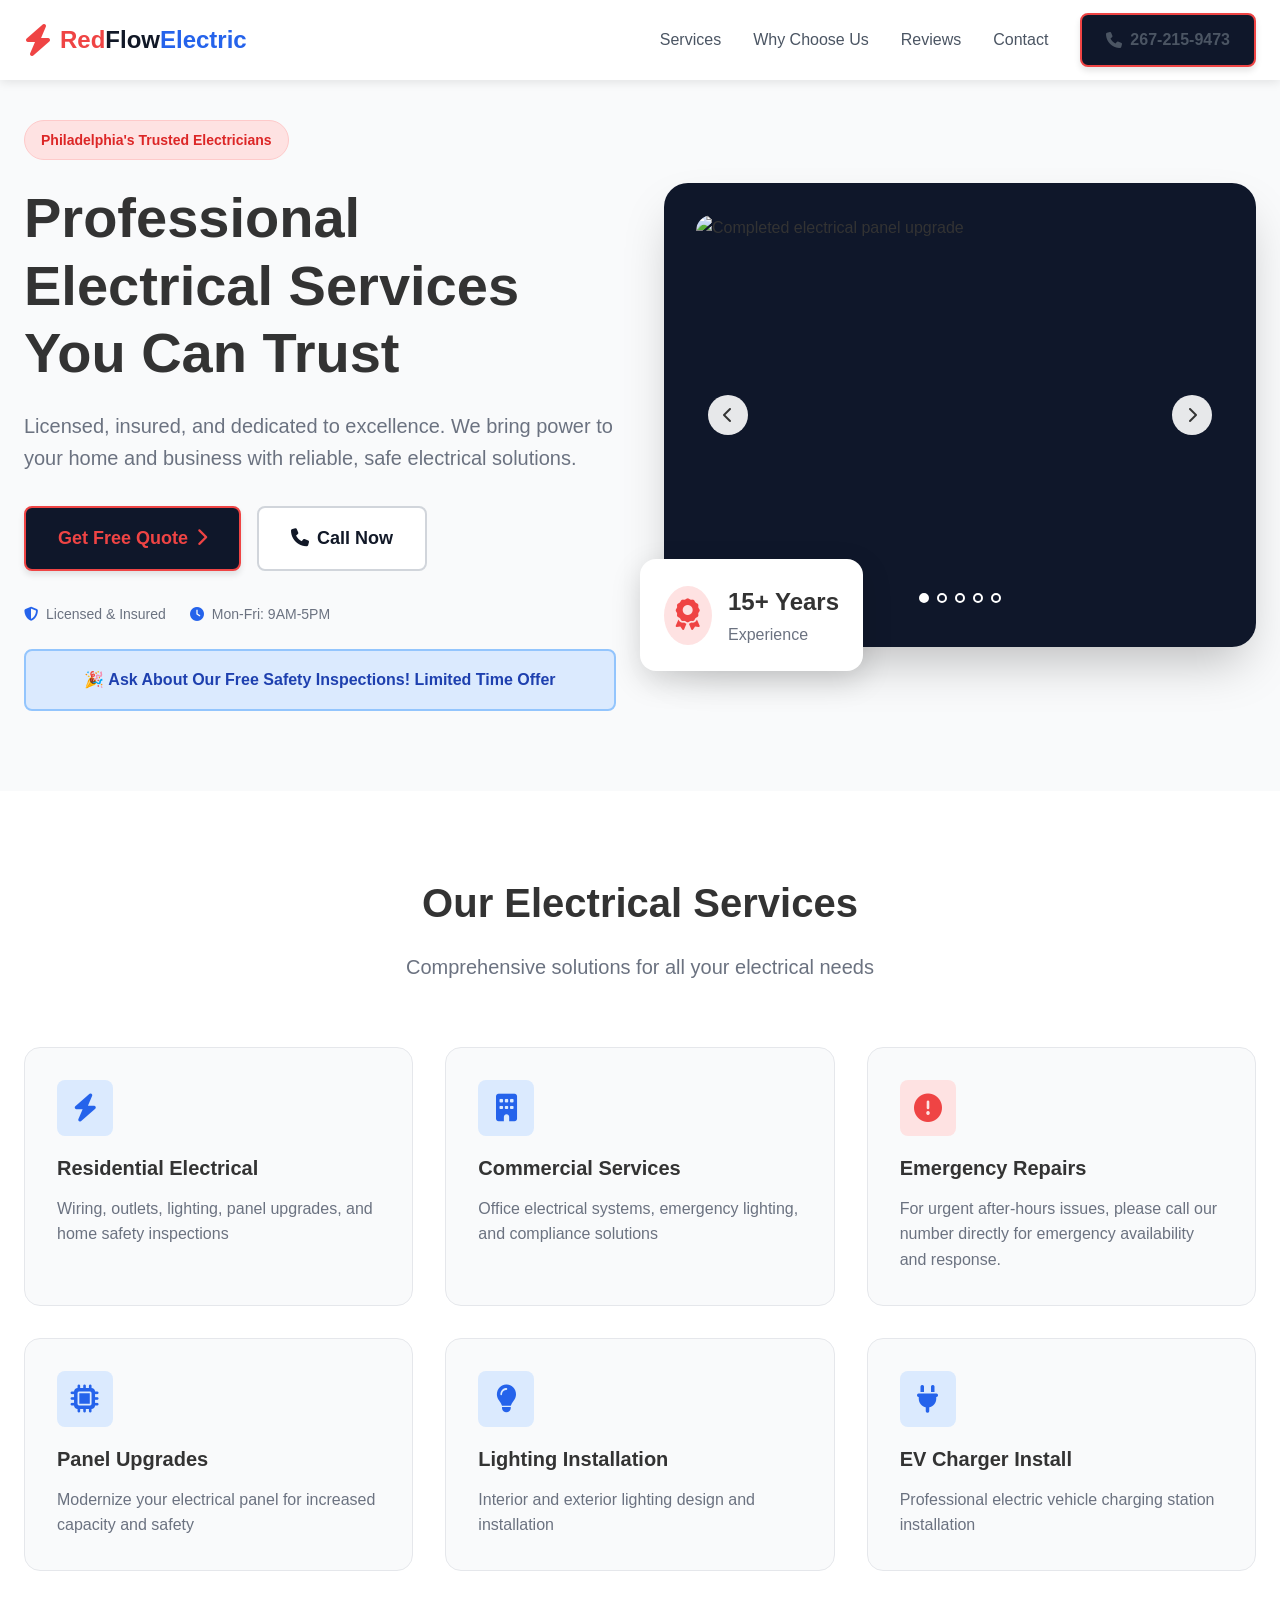
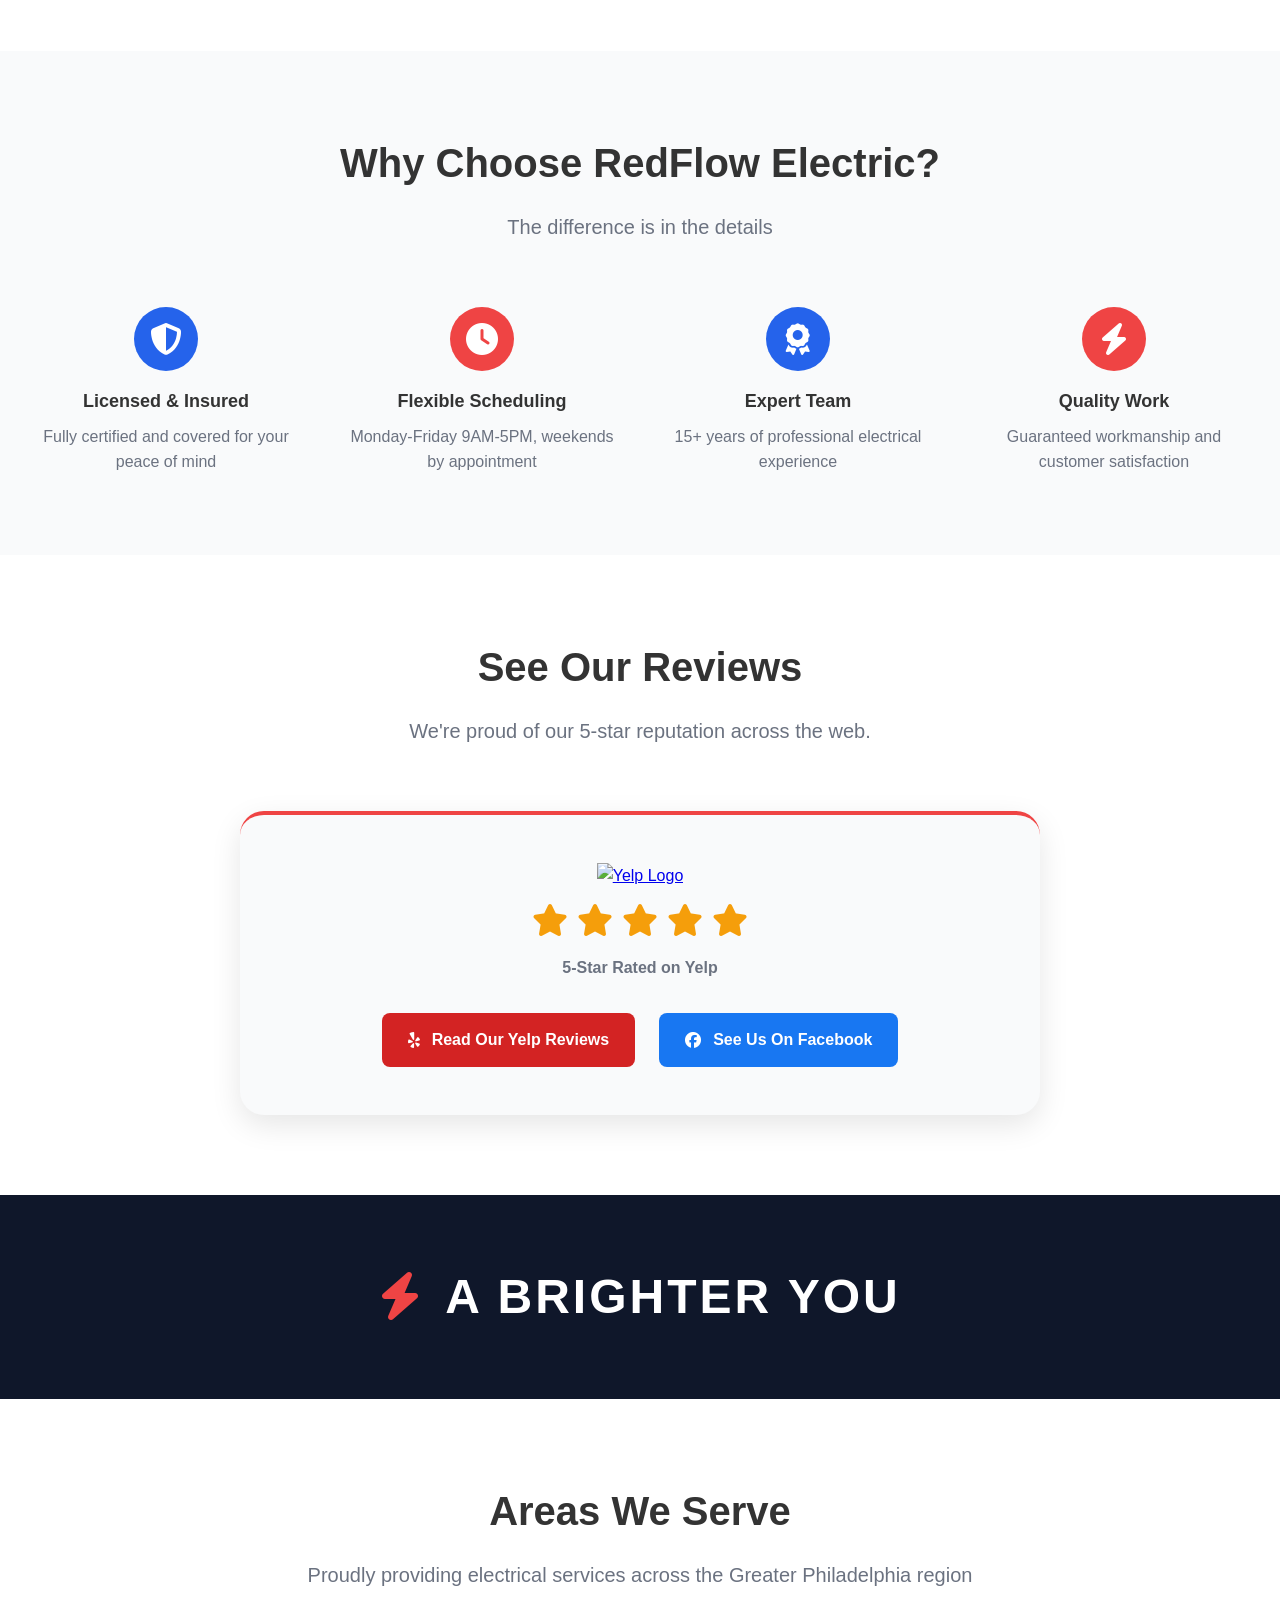
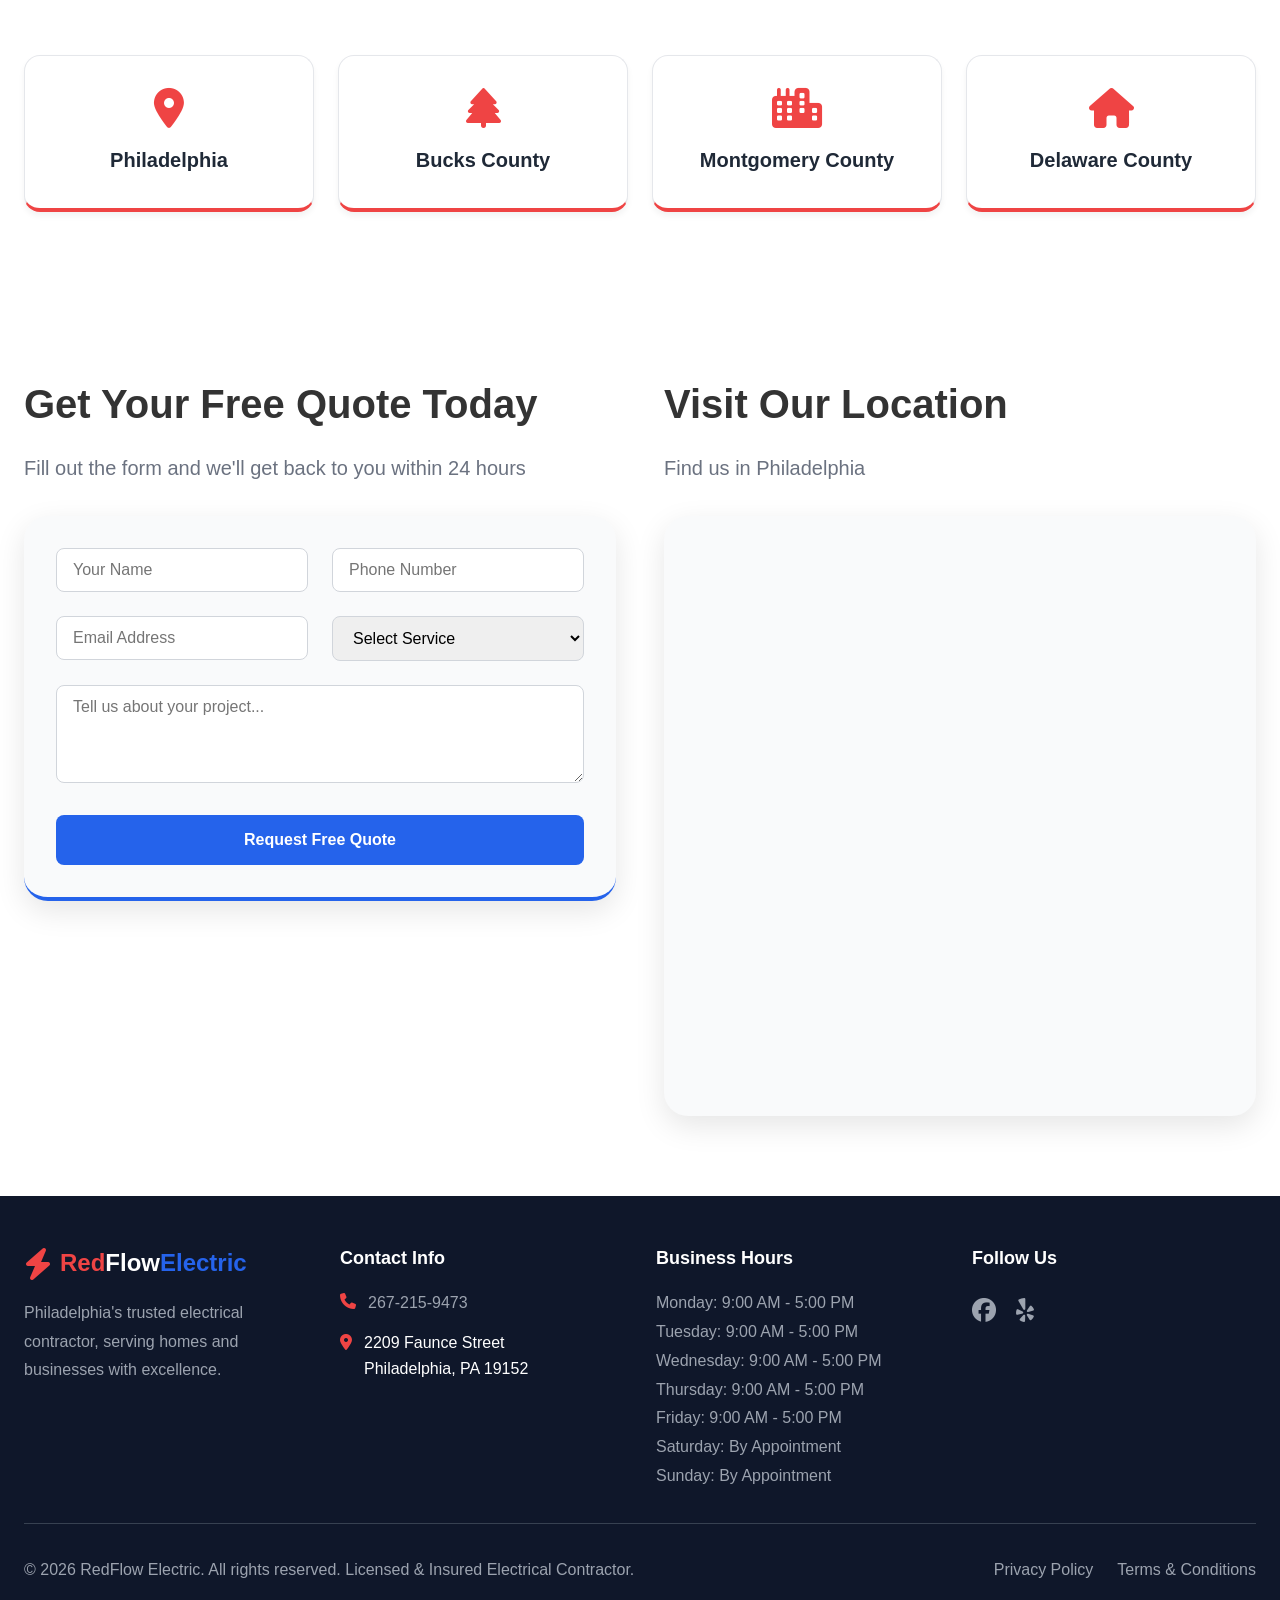
==== index.html @ 263a6b17 "Create index.html" ====
<!DOCTYPE html>
<html lang="en">
<head>
    <meta charset="UTF-8">
    <meta name="viewport" content="width=device-width, initial-scale=1.0">
    <title>RedFlow Electric - Professional Electrician Services in Philadelphia</title>
    <link rel="canonical" href="https://theredflowelectricllc.com/">

    <!-- SEO Metadata -->
    <meta name="description" content="Licensed and insured electrical services serving Philadelphia, Bucks, Montgomery, and Delaware Counties. Residential & commercial repairs. Call 267-215-9473.">
    <meta name="keywords" content="Electrician Philadelphia, Bucks County Electrician, Montgomery County Electrician, Delaware County Electrician, Electrical Repair, Panel Upgrade, Commercial Electrician, Residential Electrician, RedFlow Electric">
    <meta name="author" content="RedFlow Electric">
    <meta name="robots" content="index, follow">

    <!-- Open Graph / Facebook -->
    <meta property="og:type" content="website">
    <meta property="og:url" content="https://theredflowelectricllc.com/">
    <meta property="og:title" content="RedFlow Electric - Serving Philadelphia & Surrounding Counties">
    <meta property="og:description" content="Licensed and insured electrical services in Philadelphia, Bucks, Montgomery, and Delaware Counties.">
    <meta property="og:image" content="images/og-image.png">

    <!-- Twitter -->
    <meta property="twitter:card" content="summary_large_image">
    <meta property="twitter:url" content="https://theredflowelectricllc.com/">
    <meta property="twitter:title" content="RedFlow Electric - Professional Electrician Services">
    <meta property="twitter:description" content="Serving Philadelphia, Bucks, Montgomery, and Delaware Counties with professional electrical solutions.">
    <meta property="twitter:image" content="images/og-image.png">

    <!-- Favicon -->
    <link rel="icon" type="image/svg+xml" href="images/favicon.svg">

    <!-- Font Awesome Icons -->
    <link rel="stylesheet" href="https://cdnjs.cloudflare.com/ajax/libs/font-awesome/6.4.0/css/all.min.css">

    <!-- Stylesheet -->
    <link rel="stylesheet" href="styles.css">

    <!-- Structured Data -->
    <script type="application/ld+json">
    {
        "@context": "https://schema.org",
        "@type": "Electrician",
        "name": "RedFlow Electric",
        "url": "https://theredflowelectricllc.com/",
        "telephone": "+1-267-215-9473",
        "image": "https://theredflowelectricllc.com/images/og-image.png",
        "address": {
            "@type": "PostalAddress",
            "streetAddress": "2209 Faunce Street",
            "addressLocality": "Philadelphia",
            "addressRegion": "PA",
            "postalCode": "19152",
            "addressCountry": "US"
        },
        "areaServed": [
            { "@type": "City", "name": "Philadelphia" },
            { "@type": "AdministrativeArea", "name": "Bucks County" },
            { "@type": "AdministrativeArea", "name": "Montgomery County" },
            { "@type": "AdministrativeArea", "name": "Delaware County" }
        ],
        "openingHoursSpecification": [
            {
                "@type": "OpeningHoursSpecification",
                "dayOfWeek": ["Monday","Tuesday","Wednesday","Thursday","Friday"],
                "opens": "09:00",
                "closes": "17:00"
            }
        ],
        "priceRange": "$$",
        "sameAs": [
            "https://www.facebook.com/theredflowelectric/",
            "https://m.yelp.com/biz/red-flow-electric-philadelphia"
        ]
    }
    </script>
</head>
<body>
    <a href="#main-content" class="skip-to-content">Skip to content</a>

    <div class="background-bolts-container">
        <i class="fas fa-bolt"></i>
        <i class="fas fa-bolt"></i>
        <i class="fas fa-bolt"></i>
        <i class="fas fa-bolt"></i>
        <i class="fas fa-bolt"></i>
        <i class="fas fa-bolt"></i>
        <i class="fas fa-bolt"></i>
        <i class="fas fa-bolt"></i>
        <i class="fas fa-bolt"></i>
        <i class="fas fa-bolt"></i>
    </div>

    <!-- Navigation -->
    <nav>
        <div class="nav-container">
            <a href="index.html" class="logo">
                <i class="fas fa-bolt"></i>
                <span><span class="red">Red</span>Flow<span class="blue">Electric</span></span>
            </a>

            <div class="nav-links">
                <a href="#services">Services</a>
                <a href="#why-us">Why Choose Us</a>
                <a href="#reviews">Reviews</a>
                <a href="#contact">Contact</a>
                <a href="tel:267-215-9473" class="btn-primary">
                    <i class="fas fa-phone"></i>
                    267-215-9473
                </a>
            </div>

            <button class="mobile-menu-btn" onclick="toggleMobileMenu()" aria-label="Toggle navigation menu" aria-expanded="false">
                <i class="fas fa-bars"></i>
            </button>
        </div>

        <div class="mobile-menu" id="mobile-menu">
            <a href="#services" onclick="toggleMobileMenu()">Services</a>
            <a href="#why-us" onclick="toggleMobileMenu()">Why Choose Us</a>
            <a href="#reviews" onclick="toggleMobileMenu()">Reviews</a>
            <a href="#contact" onclick="toggleMobileMenu()">Contact</a>
            <a href="tel:267-215-9473" class="btn-primary">
                <i class="fas fa-phone"></i>
                Call Now: 267-215-9473
            </a>
        </div>
    </nav>

    <main id="main-content">
        <!-- Hero Section -->
        <section class="hero">
            <div class="hero-container">
                <div class="hero-content">
                    <div class="badge">Philadelphia's Trusted Electricians</div>
                    <h1>Professional Electrical Services You Can Trust</h1>
                    <p>Licensed, insured, and dedicated to excellence. We bring power to your home and business with reliable, safe electrical solutions.</p>
                    <div class="hero-buttons">
                        <a href="#contact" class="btn-primary btn-large">
                            Get Free Quote
                            <i class="fas fa-chevron-right"></i>
                        </a>
                        <a href="tel:267-215-9473" class="btn-secondary">
                            <i class="fas fa-phone"></i>
                            Call Now
                        </a>
                    </div>
                    <div class="hero-features">
                        <div>
                            <i class="fas fa-shield-alt"></i>
                            Licensed &amp; Insured
                        </div>
                        <div>
                            <i class="fas fa-clock"></i>
                            Mon-Fri: 9AM-5PM
                        </div>
                    </div>
                    <div class="offer-banner">
                        <p>🎉 Ask About Our Free Safety Inspections! Limited Time Offer</p>
                    </div>
                </div>
                <div class="hero-image">
                    <div class="hero-image-wrapper">
                        <div class="slider-container">
                            <div class="slide fade-animation" onclick="openLightbox(this)">
                                <img src="images/image1.jpg" alt="Completed electrical panel upgrade">
                            </div>
                            <div class="slide fade-animation" onclick="openLightbox(this)">
                                <img src="images/image2.jpg" alt="Custom interior lighting installation">
                            </div>
                            <div class="slide fade-animation" onclick="openLightbox(this)">
                                <img src="images/image3.jpg" alt="Neatly installed EV charger">
                            </div>
                            <div class="slide fade-animation" onclick="openLightbox(this)">
                                <img src="images/image4.jpg" alt="Commercial wiring project">
                            </div>
                            <div class="slide fade-animation" onclick="openLightbox(this)">
                                <img src="images/image5.jpg" alt="Exterior security lighting">
                            </div>
                            <button class="slider-btn slider-prev" onclick="event.stopPropagation(); prevSlide();" aria-label="Previous slide">
                                <i class="fas fa-chevron-left"></i>
                            </button>
                            <button class="slider-btn slider-next" onclick="event.stopPropagation(); nextSlide();" aria-label="Next slide">
                                <i class="fas fa-chevron-right"></i>
                            </button>
                            <div class="slider-dots"></div>
                        </div>
                    </div>
                    <div class="experience-badge">
                        <div class="experience-icon">
                            <i class="fas fa-award"></i>
                        </div>
                        <div class="experience-text">
                            <h3>15+ Years</h3>
                            <p>Experience</p>
                        </div>
                    </div>
                </div>
            </div>
        </section>

        <!-- Services Section -->
        <section id="services">
            <div class="container">
                <div class="section-header">
                    <h2>Our Electrical Services</h2>
                    <p>Comprehensive solutions for all your electrical needs</p>
                </div>
                <div class="services-grid">
                    <div class="service-card">
                        <div class="service-icon">
                            <i class="fas fa-bolt"></i>
                        </div>
                        <h3>Residential Electrical</h3>
                        <p>Wiring, outlets, lighting, panel upgrades, and home safety inspections</p>
                    </div>
                    <div class="service-card">
                        <div class="service-icon">
                            <i class="fas fa-building"></i>
                        </div>
                        <h3>Commercial Services</h3>
                        <p>Office electrical systems, emergency lighting, and compliance solutions</p>
                    </div>
                    <div class="service-card">
                        <div class="service-icon">
                            <i class="fas fa-exclamation-circle"></i>
                        </div>
                        <h3>Emergency Repairs</h3>
                        <p>For urgent after-hours issues, please call our number directly for emergency availability and response.</p>
                    </div>
                    <div class="service-card">
                        <div class="service-icon">
                            <i class="fas fa-microchip"></i>
                        </div>
                        <h3>Panel Upgrades</h3>
                        <p>Modernize your electrical panel for increased capacity and safety</p>
                    </div>
                    <div class="service-card">
                        <div class="service-icon">
                            <i class="fas fa-lightbulb"></i>
                        </div>
                        <h3>Lighting Installation</h3>
                        <p>Interior and exterior lighting design and installation</p>
                    </div>
                    <div class="service-card">
                        <div class="service-icon">
                            <i class="fas fa-plug"></i>
                        </div>
                        <h3>EV Charger Install</h3>
                        <p>Professional electric vehicle charging station installation</p>
                    </div>
                </div>
            </div>
        </section>

        <!-- Why Choose Us -->
        <section id="why-us" class="why-us">
            <div class="container">
                <div class="section-header">
                    <h2>Why Choose RedFlow Electric?</h2>
                    <p>The difference is in the details</p>
                </div>
                <div class="features-grid">
                    <div>
                        <div class="feature-icon">
                            <i class="fas fa-shield-alt"></i>
                        </div>
                        <h3>Licensed &amp; Insured</h3>
                        <p>Fully certified and covered for your peace of mind</p>
                    </div>
                    <div>
                        <div class="feature-icon">
                            <i class="fas fa-clock"></i>
                        </div>
                        <h3>Flexible Scheduling</h3>
                        <p>Monday-Friday 9AM-5PM, weekends by appointment</p>
                    </div>
                    <div>
                        <div class="feature-icon">
                            <i class="fas fa-award"></i>
                        </div>
                        <h3>Expert Team</h3>
                        <p>15+ years of professional electrical experience</p>
                    </div>
                    <div>
                        <div class="feature-icon">
                            <i class="fas fa-bolt"></i>
                        </div>
                        <h3>Quality Work</h3>
                        <p>Guaranteed workmanship and customer satisfaction</p>
                    </div>
                </div>
            </div>
        </section>

        <!-- Reviews Section -->
        <section id="reviews" class="reviews">
            <div class="container">
                <div class="section-header">
                    <h2>See Our Reviews</h2>
                    <p>We're proud of our 5-star reputation across the web.</p>
                </div>
                <div class="reviews-container">
                    <div class="yelp-badge">
                        <a href="https://m.yelp.com/biz/red-flow-electric-philadelphia" target="_blank" rel="noopener noreferrer" title="Red Flow Electric on Yelp">
                            <img src="https://upload.wikimedia.org/wikipedia/commons/thumb/a/ad/Yelp_Logo.svg/1280px-Yelp_Logo.svg.png" alt="Yelp Logo">
                        </a>
                        <div class="stars">
                            <i class="fas fa-star"></i>
                            <i class="fas fa-star"></i>
                            <i class="fas fa-star"></i>
                            <i class="fas fa-star"></i>
                            <i class="fas fa-star"></i>
                        </div>
                        <p>5-Star Rated on Yelp</p>
                    </div>
                    <div class="social-proof-buttons">
                        <a href="https://m.yelp.com/biz/red-flow-electric-philadelphia" target="_blank" rel="noopener noreferrer" class="btn-social btn-yelp">
                            <i class="fab fa-yelp"></i> Read Our Yelp Reviews
                        </a>
                        <a href="https://www.facebook.com/theredflowelectric/" target="_blank" rel="noopener noreferrer" class="btn-social btn-facebook">
                            <i class="fab fa-facebook"></i> See Us On Facebook
                        </a>
                    </div>
                </div>
            </div>
        </section>

        <!-- Slogan -->
        <section id="slogan">
            <div class="slogan-container">
                <div class="slogan-icon">
                    <i class="fas fa-bolt"></i>
                </div>
                <div class="slogan-text">
                    <h2>A Brighter You</h2>
                </div>
            </div>
        </section>

        <!-- Service Areas -->
        <section id="service-areas">
            <div class="container">
                <div class="section-header">
                    <h2>Areas We Serve</h2>
                    <p>Proudly providing electrical services across the Greater Philadelphia region</p>
                </div>
                <div class="areas-grid">
                    <div class="area-card">
                        <i class="fas fa-map-marker-alt"></i>
                        <h3>Philadelphia</h3>
                    </div>
                    <div class="area-card">
                        <i class="fas fa-tree"></i>
                        <h3>Bucks County</h3>
                    </div>
                    <div class="area-card">
                        <i class="fas fa-city"></i>
                        <h3>Montgomery County</h3>
                    </div>
                    <div class="area-card">
                        <i class="fas fa-home"></i>
                        <h3>Delaware County</h3>
                    </div>
                </div>
            </div>
        </section>

        <!-- Contact Section -->
        <section id="contact">
            <div class="container">
                <div class="contact-grid">
                    <div>
                        <div class="section-header section-header-left">
                            <h2>Get Your Free Quote Today</h2>
                            <p>Fill out the form and we'll get back to you within 24 hours</p>
                        </div>

                        <form name="contact" method="POST" data-netlify="true" netlify-honeypot="bot-field" class="form-wrapper">
                            <input type="hidden" name="form-name" value="contact">
                            <div hidden>
                                <input name="bot-field">
                            </div>

                            <div class="form-row">
                                <div>
                                    <label for="name" class="sr-only">Your Name</label>
                                    <input type="text" id="name" name="name" placeholder="Your Name" required>
                                </div>
                                <div>
                                    <label for="phone" class="sr-only">Phone Number</label>
                                    <input type="tel" id="phone" name="phone" placeholder="Phone Number" required>
                                </div>
                            </div>
                            <div class="form-row">
                                <div>
                                    <label for="email" class="sr-only">Email Address</label>
                                    <input type="email" id="email" name="email" placeholder="Email Address" required>
                                </div>
                                <div>
                                    <label for="service" class="sr-only">Select Service</label>
                                    <select id="service" name="service" required>
                                        <option value="" disabled selected>Select Service</option>
                                        <option value="residential">Residential Electrical</option>
                                        <option value="commercial">Commercial Services</option>
                                        <option value="emergency">Emergency Repair</option>
                                        <option value="panel">Panel Upgrade</option>
                                        <option value="lighting">Lighting Installation</option>
                                        <option value="ev">EV Charger Install</option>
                                        <option value="other">Other / General Inquiry</option>
                                    </select>
                                </div>
                            </div>
                            <div class="form-group">
                                <label for="message" class="sr-only">Tell us about your project</label>
                                <textarea id="message" name="message" placeholder="Tell us about your project..." rows="4" required></textarea>
                            </div>
                            <button type="submit" class="btn-submit">Request Free Quote</button>
                        </form>
                    </div>

                    <div>
                        <div class="section-header section-header-left">
                            <h2>Visit Our Location</h2>
                            <p>Find us in Philadelphia</p>
                        </div>
                        <div class="map-wrapper">
                            <iframe
                                src="https://www.google.com/maps/embed?pb=!1m18!1m12!1m3!1d3048.828285598626!2d-75.04620492394788!3d40.11698377147738!2m3!1f0!2f0!3f0!3m2!1i1024!2i768!4f13.1!3m3!1m2!1s0x89c6b4d8e6f3c5c5%3A0x7e8f9d3e8f7c8d9e!2s2209%20Faunce%20St%2C%20Philadelphia%2C%20PA%2019152!5e0!3m2!1sen!2sus!4v1702000000000!5m2!1sen!2sus"
                                allowfullscreen=""
                                loading="lazy"
                                referrerpolicy="no-referrer-when-downgrade"
                                title="RedFlow Electric Location">
                            </iframe>
                        </div>
                    </div>
                </div>
            </div>
        </section>
    </main>

    <!-- Footer -->
    <footer>
        <div class="container">
            <div class="footer-grid">
                <div>
                    <div class="footer-logo">
                        <i class="fas fa-bolt"></i>
                        <span><span class="red">Red</span>Flow<span class="blue">Electric</span></span>
                    </div>
                    <p>Philadelphia's trusted electrical contractor, serving homes and businesses with excellence.</p>
                </div>
                <div>
                    <h3>Contact Info</h3>
                    <div class="contact-item">
                        <i class="fas fa-phone"></i>
                        <a href="tel:267-215-9473">267-215-9473</a>
                    </div>
                    <div class="contact-item">
                        <i class="fas fa-map-marker-alt"></i>
                        <span>2209 Faunce Street<br>Philadelphia, PA 19152</span>
                    </div>
                </div>
                <div>
                    <h3>Business Hours</h3>
                    <p>Monday: 9:00 AM - 5:00 PM</p>
                    <p>Tuesday: 9:00 AM - 5:00 PM</p>
                    <p>Wednesday: 9:00 AM - 5:00 PM</p>
                    <p>Thursday: 9:00 AM - 5:00 PM</p>
                    <p>Friday: 9:00 AM - 5:00 PM</p>
                    <p>Saturday: By Appointment</p>
                    <p>Sunday: By Appointment</p>
                </div>
                <div>
                    <h3>Follow Us</h3>
                    <div class="footer-socials">
                        <a href="https://www.facebook.com/theredflowelectric/" target="_blank" rel="noopener noreferrer" aria-label="Facebook Page"><i class="fab fa-facebook"></i></a>
                        <a href="https://m.yelp.com/biz/red-flow-electric-philadelphia" target="_blank" rel="noopener noreferrer" aria-label="Yelp Page"><i class="fab fa-yelp"></i></a>
                    </div>
                </div>
            </div>
            <div class="footer-bottom">
                <p>&copy; <span id="copyright-year">2025</span> RedFlow Electric. All rights reserved. Licensed &amp; Insured Electrical Contractor.</p>
                <div class="footer-links">
                    <a href="privacy.html">Privacy Policy</a>
                    <a href="terms.html">Terms &amp; Conditions</a>
                </div>
            </div>
        </div>
    </footer>

    <!-- Lightbox -->
    <div id="lightbox" onclick="closeLightbox()" role="dialog" aria-modal="true" aria-label="Image viewer">
        <button class="close-btn" onclick="closeLightbox(event)" aria-label="Close image viewer">&times;</button>
        <img id="lightbox-img" src="" alt="Full-size view of project">
    </div>

    <script src="script.js"></script>
</body>
</html>
---- styles.css ----
/* ========================
   1. Variables & Reset
   ======================== */
:root {
    --primary-blue: #2563eb;
    --primary-red: #ef4444;
    --dark-bg: #0f172a;
}

* {
    margin: 0;
    padding: 0;
    box-sizing: border-box;
}

html {
    scroll-behavior: smooth;
}

html, body {
    font-family: -apple-system, BlinkMacSystemFont, 'Segoe UI', Roboto, 'Helvetica Neue', Arial, sans-serif;
    line-height: 1.6;
    color: #333;
    overflow-x: hidden;
    width: 100%;
    max-width: 100%;
    position: relative;
}

section[id] {
    scroll-margin-top: 100px;
}

/* ========================
   2. Utilities
   ======================== */
.sr-only {
    position: absolute;
    width: 1px;
    height: 1px;
    padding: 0;
    margin: -1px;
    overflow: hidden;
    clip: rect(0, 0, 0, 0);
    white-space: nowrap;
    border-width: 0;
}

.skip-to-content {
    position: absolute;
    top: -100%;
    left: 0;
    background: var(--primary-blue);
    color: white;
    padding: 0.75rem 1.5rem;
    z-index: 10000;
    text-decoration: none;
    font-weight: 600;
    border-radius: 0 0 0.5rem 0;
}

.skip-to-content:focus {
    top: 0;
}

/* ========================
   3. Background Bolts
   ======================== */
.background-bolts-container {
    position: fixed;
    top: 0;
    left: 0;
    width: 100%;
    height: 100%;
    z-index: -1;
    overflow: hidden;
}

.background-bolts-container .fa-bolt {
    position: absolute;
    color: rgba(37, 99, 235, 0.05);
    opacity: 0;
    animation: floatBolt 15s infinite ease-in-out;
}

.background-bolts-container .fa-bolt:nth-child(even) {
    color: rgba(239, 68, 68, 0.05);
}

@keyframes floatBolt {
    0% { opacity: 0; transform: translateY(20px) rotate(10deg); }
    50% { opacity: 1; }
    100% { opacity: 0; transform: translateY(-20px) rotate(-10deg); }
}

.background-bolts-container .fa-bolt:nth-of-type(1) { top: 15%; left: 10%; font-size: 2rem; animation-delay: 0s; }
.background-bolts-container .fa-bolt:nth-of-type(2) { top: 25%; left: 85%; font-size: 3rem; animation-delay: -2s; }
.background-bolts-container .fa-bolt:nth-of-type(3) { top: 75%; left: 90%; font-size: 1.5rem; animation-delay: -5s; }
.background-bolts-container .fa-bolt:nth-of-type(4) { top: 80%; left: 10%; font-size: 4rem; animation-delay: -12s; }
.background-bolts-container .fa-bolt:nth-of-type(5) { top: 50%; left: 50%; font-size: 2.5rem; animation-delay: -8s; }
.background-bolts-container .fa-bolt:nth-of-type(6) { top: 90%; left: 55%; font-size: 1.8rem; animation-delay: -10s; }
.background-bolts-container .fa-bolt:nth-of-type(7) { top: 10%; left: 45%; font-size: 2.2rem; animation-delay: -4s; }
.background-bolts-container .fa-bolt:nth-of-type(8) { top: 45%; left: 20%; font-size: 1.5rem; animation-delay: -14s; }
.background-bolts-container .fa-bolt:nth-of-type(9) { top: 60%; left: 75%; font-size: 3.5rem; animation-delay: -7s; }
.background-bolts-container .fa-bolt:nth-of-type(10) { top: 5%; left: 70%; font-size: 2rem; animation-delay: -1s; }

/* ========================
   4. Navigation
   ======================== */
nav {
    position: fixed;
    width: 100%;
    background: white;
    box-shadow: 0 2px 10px rgba(0, 0, 0, 0.1);
    z-index: 1000;
}

.nav-container {
    max-width: 1280px;
    margin: 0 auto;
    padding: 0 1.5rem;
    display: flex;
    justify-content: space-between;
    align-items: center;
    height: 80px;
}

.logo {
    display: flex;
    align-items: center;
    font-size: 1.5rem;
    font-weight: bold;
    text-decoration: none;
    color: #111827;
}

.logo i {
    color: var(--primary-red);
    margin-right: 0.5rem;
    font-size: 2rem;
}

.logo .red,
.footer-logo .red {
    color: var(--primary-red);
}

.logo .blue,
.footer-logo .blue {
    color: var(--primary-blue);
}

.nav-links {
    display: flex;
    align-items: center;
    gap: 2rem;
}

.nav-links a {
    text-decoration: none;
    color: #4b5563;
    transition: color 0.3s;
}

.nav-links a:hover {
    color: var(--primary-blue);
}

.mobile-menu-btn {
    display: none;
    background: none;
    border: none;
    font-size: 1.5rem;
    cursor: pointer;
    color: #4b5563;
    padding: 0.5rem;
    -webkit-tap-highlight-color: transparent;
}

.mobile-menu-btn:active {
    background: #f3f4f6;
    border-radius: 0.5rem;
}

.mobile-menu {
    display: none;
    background: white;
}

.mobile-menu.active {
    display: block;
}

.mobile-menu a {
    display: block;
    padding: 0.875rem 1.5rem;
    color: #4b5563;
    text-decoration: none;
    border-bottom: 1px solid #e5e7eb;
    -webkit-tap-highlight-color: transparent;
}

.mobile-menu a:active {
    background: #f3f4f6;
    color: #2563eb;
}

.mobile-menu .btn-primary {
    margin: 1rem 1.5rem;
    justify-content: center;
}

.mobile-menu .btn-primary i {
    color: inherit;
}

/* ========================
   5. Buttons
   ======================== */
.btn-primary {
    background: var(--dark-bg);
    color: var(--primary-red);
    padding: 0.75rem 1.5rem;
    border-radius: 0.5rem;
    text-decoration: none;
    display: inline-flex;
    align-items: center;
    gap: 0.5rem;
    transition: all 0.3s ease;
    font-weight: 700;
    border: 2px solid var(--primary-red);
    box-shadow: 0 4px 6px rgba(0, 0, 0, 0.1);
}

.btn-primary:hover {
    background: var(--primary-red);
    color: white;
    border-color: var(--primary-red);
    transform: translateY(-2px);
    box-shadow: 0 6px 12px rgba(239, 68, 68, 0.3);
}

.btn-secondary {
    background: white;
    color: #111827;
    padding: 1rem 2rem;
    border-radius: 0.5rem;
    text-decoration: none;
    display: inline-flex;
    align-items: center;
    gap: 0.5rem;
    border: 2px solid #d1d5db;
    transition: all 0.3s;
    font-size: 1.125rem;
    font-weight: 600;
}

.btn-secondary:hover {
    border-color: var(--primary-blue);
    color: var(--primary-blue);
}

.btn-large {
    padding: 1rem 2rem;
    font-size: 1.125rem;
    font-weight: 600;
}

.btn-submit {
    width: 100%;
    background: var(--primary-blue);
    color: white;
    padding: 1rem;
    border: none;
    border-radius: 0.5rem;
    font-size: 1rem;
    font-weight: 600;
    cursor: pointer;
    transition: background 0.3s;
    font-family: inherit;
}

.btn-submit:hover {
    background: #1d4ed8;
}

.btn-social {
    padding: 0.75rem 1.5rem;
    border-radius: 0.5rem;
    text-decoration: none;
    display: inline-flex;
    align-items: center;
    gap: 0.75rem;
    font-weight: 600;
    transition: all 0.3s;
    border: 2px solid transparent;
}

.btn-facebook {
    background: #1877F2;
    color: white;
}

.btn-facebook:hover {
    background: white;
    color: #1877F2;
    border-color: #1877F2;
}

.btn-yelp {
    background: #d32323;
    color: white;
}

.btn-yelp:hover {
    background: white;
    color: #d32323;
    border-color: #d32323;
}

/* ========================
   6. Hero Section
   ======================== */
.hero {
    padding: 120px 1.5rem 80px;
    background: #f9fafb;
}

.hero-container {
    max-width: 1280px;
    margin: 0 auto;
    display: grid;
    grid-template-columns: 1fr 1fr;
    gap: 3rem;
    align-items: center;
}

.hero-content h1 {
    font-size: 3.5rem;
    font-weight: bold;
    margin-bottom: 1.5rem;
    line-height: 1.2;
}

.hero-content p {
    font-size: 1.25rem;
    color: #6b7280;
    margin-bottom: 2rem;
}

.badge {
    display: inline-block;
    background: #fee2e2;
    color: #dc2626;
    padding: 0.5rem 1rem;
    border-radius: 2rem;
    font-size: 0.875rem;
    font-weight: 600;
    margin-bottom: 1.5rem;
    border: 1px solid #fecaca;
}

.hero-buttons {
    display: flex;
    gap: 1rem;
    margin-bottom: 2rem;
}

.hero-features {
    display: flex;
    gap: 1.5rem;
    font-size: 0.875rem;
    color: #6b7280;
    margin-bottom: 1.5rem;
}

.hero-features div {
    display: flex;
    align-items: center;
    gap: 0.5rem;
}

.hero-features i {
    color: var(--primary-blue);
}

.offer-banner {
    background: #dbeafe;
    border: 2px solid #93c5fd;
    border-radius: 0.5rem;
    padding: 1rem;
    text-align: center;
}

.offer-banner p {
    color: #1e40af;
    font-weight: 600;
    margin: 0;
    font-size: 1rem;
}

.hero-image {
    position: relative;
}

.hero-image-wrapper {
    background: var(--dark-bg);
    border-radius: 1.5rem;
    padding: 2rem;
    box-shadow: 0 25px 50px -12px rgba(0, 0, 0, 0.25);
}

.experience-badge {
    position: absolute;
    bottom: -1.5rem;
    left: -1.5rem;
    background: white;
    padding: 1.5rem;
    border-radius: 1rem;
    box-shadow: 0 10px 30px rgba(0, 0, 0, 0.15);
    display: flex;
    align-items: center;
    gap: 1rem;
    z-index: 10;
}

.experience-icon {
    background: #fee2e2;
    padding: 0.75rem;
    border-radius: 50%;
}

.experience-icon i {
    font-size: 2rem;
    color: var(--primary-red);
}

.experience-text h3 {
    font-size: 1.5rem;
    font-weight: bold;
}

.experience-text p {
    color: #6b7280;
    margin: 0;
}

/* ========================
   7. Slider & Lightbox
   ======================== */
.slider-container {
    position: relative;
    width: 100%;
    height: 400px;
    border-radius: 1rem;
    overflow: hidden;
}

.slide {
    display: none;
    width: 100%;
    height: 100%;
    cursor: pointer;
}

.slide img {
    width: 100%;
    height: 100%;
    object-fit: cover;
}

.fade-animation {
    animation-name: fade;
    animation-duration: 1s;
}

@keyframes fade {
    from { opacity: 0.4; }
    to { opacity: 1; }
}

.slider-btn {
    position: absolute;
    top: 50%;
    transform: translateY(-50%);
    background: rgba(255, 255, 255, 0.9);
    border: none;
    width: 40px;
    height: 40px;
    border-radius: 50%;
    cursor: pointer;
    font-size: 1rem;
    color: #333;
    z-index: 5;
    transition: all 0.3s;
    display: flex;
    align-items: center;
    justify-content: center;
}

.slider-btn:hover {
    background: white;
    box-shadow: 0 2px 10px rgba(0, 0, 0, 0.25);
}

.slider-prev { left: 12px; }
.slider-next { right: 12px; }

.slider-dots {
    position: absolute;
    bottom: 12px;
    left: 50%;
    transform: translateX(-50%);
    display: flex;
    gap: 8px;
    z-index: 5;
}

.slider-dot {
    width: 10px;
    height: 10px;
    border-radius: 50%;
    border: 2px solid white;
    background: transparent;
    cursor: pointer;
    padding: 0;
    transition: background 0.3s;
}

.slider-dot.active {
    background: white;
}

#lightbox {
    display: none;
    position: fixed;
    z-index: 9999;
    top: 0;
    left: 0;
    width: 100%;
    height: 100%;
    background-color: rgba(0, 0, 0, 0.85);
    justify-content: center;
    align-items: center;
}

#lightbox.active {
    display: flex;
}

#lightbox-img {
    max-width: 90%;
    max-height: 90%;
    border-radius: 0.5rem;
}

.close-btn {
    position: absolute;
    top: 15px;
    right: 35px;
    color: #fff;
    font-size: 40px;
    font-weight: bold;
    cursor: pointer;
    transition: color 0.3s;
    background: none;
    border: none;
    line-height: 1;
}

.close-btn:hover {
    color: #ccc;
}

/* ========================
   8. Sections (shared)
   ======================== */
section {
    padding: 5rem 1.5rem;
}

.container {
    max-width: 1280px;
    margin: 0 auto;
}

.section-header {
    text-align: center;
    margin-bottom: 4rem;
}

.section-header h2 {
    font-size: 2.5rem;
    font-weight: bold;
    margin-bottom: 1rem;
}

.section-header p {
    font-size: 1.25rem;
    color: #6b7280;
}

.section-header-left {
    text-align: left;
    margin-bottom: 2rem;
}

/* ========================
   9. Services Section
   ======================== */
.services-grid {
    display: grid;
    grid-template-columns: repeat(3, 1fr);
    gap: 2rem;
}

.service-card {
    background: #f9fafb;
    padding: 2rem;
    border-radius: 1rem;
    border: 1px solid #e5e7eb;
    transition: all 0.3s;
    position: relative;
    overflow: hidden;
}

.service-card:hover {
    transform: translateY(-4px);
    box-shadow: 0 20px 25px -5px rgba(0, 0, 0, 0.1);
    border-color: var(--primary-red);
}

.service-card::before {
    content: '';
    position: absolute;
    top: 0;
    left: 0;
    width: 100%;
    height: 4px;
    background: var(--primary-red);
    transform: scaleX(0);
    transform-origin: left;
    transition: transform 0.3s ease;
}

.service-card:hover::before {
    transform: scaleX(1);
}

.service-icon {
    background: #dbeafe;
    width: 56px;
    height: 56px;
    border-radius: 0.5rem;
    display: flex;
    align-items: center;
    justify-content: center;
    margin-bottom: 1rem;
}

.service-icon i {
    font-size: 1.75rem;
    color: var(--primary-blue);
}

.service-card:nth-child(3) .service-icon {
    background: #fee2e2;
}

.service-card:nth-child(3) .service-icon i {
    color: var(--primary-red);
}

.service-card h3 {
    font-size: 1.25rem;
    font-weight: bold;
    margin-bottom: 0.75rem;
}

.service-card p {
    color: #6b7280;
}

/* ========================
   10. Why Choose Us
   ======================== */
.why-us {
    background: #f9fafb;
}

.features-grid {
    display: grid;
    grid-template-columns: repeat(4, 1fr);
    gap: 2rem;
    text-align: center;
}

.feature-icon {
    background: var(--primary-blue);
    width: 64px;
    height: 64px;
    border-radius: 50%;
    display: flex;
    align-items: center;
    justify-content: center;
    margin: 0 auto 1rem;
}

.features-grid > div:nth-child(even) .feature-icon {
    background: var(--primary-red);
}

.feature-icon i {
    font-size: 2rem;
    color: white;
}

.features-grid h3 {
    font-size: 1.125rem;
    font-weight: bold;
    margin-bottom: 0.5rem;
}

.features-grid p {
    color: #6b7280;
}

/* ========================
   11. Reviews Section
   ======================== */
.reviews {
    text-align: center;
}

.reviews-container {
    max-width: 800px;
    margin: 0 auto;
    background: #f9fafb;
    padding: 3rem;
    border-radius: 1.5rem;
    box-shadow: 0 10px 30px rgba(0, 0, 0, 0.1);
    border-top: 4px solid var(--primary-red);
}

.yelp-badge {
    margin-bottom: 2rem;
}

.yelp-badge img {
    height: 40px;
    width: auto;
}

.yelp-badge .stars {
    font-size: 2rem;
    color: #f59e0b;
    margin: 0.5rem 0;
}

.yelp-badge p {
    color: #6b7280;
    font-weight: 600;
}

.social-proof-buttons {
    display: flex;
    justify-content: center;
    gap: 1.5rem;
    margin-top: 1rem;
}

/* ========================
   12. Slogan Section
   ======================== */
#slogan {
    background-color: var(--dark-bg);
    padding: 4rem 1.5rem;
}

.slogan-container {
    max-width: 1280px;
    margin: 0 auto;
    display: flex;
    align-items: center;
    justify-content: center;
    gap: 1.5rem;
}

.slogan-icon i {
    font-size: 3rem;
    color: var(--primary-red);
}

.slogan-text h2 {
    font-size: 3rem;
    font-weight: 800;
    color: white;
    text-transform: uppercase;
    letter-spacing: 3px;
}

/* ========================
   13. Service Areas
   ======================== */
.areas-grid {
    display: grid;
    grid-template-columns: repeat(4, 1fr);
    gap: 1.5rem;
    text-align: center;
}

.area-card {
    background: white;
    padding: 2rem;
    border-radius: 1rem;
    box-shadow: 0 4px 6px rgba(0, 0, 0, 0.05);
    border: 1px solid #e5e7eb;
    border-bottom: 4px solid var(--primary-red);
    transition: transform 0.3s ease, border-color 0.3s ease;
    word-wrap: break-word;
}

.area-card:hover {
    transform: translateY(-5px);
    border-bottom-color: var(--primary-blue);
    box-shadow: 0 10px 15px -3px rgba(0, 0, 0, 0.1);
}

.area-card i {
    font-size: 2.5rem;
    color: var(--primary-red);
    margin-bottom: 1rem;
    display: inline-block;
}

.area-card h3 {
    font-size: 1.25rem;
    font-weight: bold;
    color: #1f2937;
}

/* ========================
   14. Contact Section
   ======================== */
.contact-grid {
    display: grid;
    grid-template-columns: 1fr 1fr;
    gap: 3rem;
}

.form-wrapper {
    background: #f9fafb;
    padding: 2rem;
    border-radius: 1.5rem;
    box-shadow: 0 10px 30px rgba(0, 0, 0, 0.1);
    border-bottom: 4px solid var(--primary-blue);
}

.form-group {
    margin-bottom: 1.5rem;
}

.form-row {
    display: grid;
    grid-template-columns: 1fr 1fr;
    gap: 1.5rem;
    margin-bottom: 1.5rem;
}

input,
select,
textarea {
    width: 100%;
    padding: 0.75rem 1rem;
    border: 1px solid #d1d5db;
    border-radius: 0.5rem;
    font-size: 1rem;
    font-family: inherit;
    outline: none;
    transition: all 0.3s;
}

input:focus,
select:focus,
textarea:focus {
    border-color: var(--primary-red);
    box-shadow: 0 0 0 3px rgba(239, 68, 68, 0.1);
}

textarea {
    resize: vertical;
}

.map-wrapper {
    background: #f9fafb;
    padding: 1rem;
    border-radius: 1.5rem;
    box-shadow: 0 10px 30px rgba(0, 0, 0, 0.1);
    height: 600px;
}

.map-wrapper iframe {
    width: 100%;
    height: 100%;
    border: 0;
    border-radius: 1rem;
}

/* ========================
   15. Footer
   ======================== */
footer {
    background: var(--dark-bg);
    color: white;
    padding: 3rem 1.5rem;
}

.footer-grid {
    display: grid;
    grid-template-columns: repeat(4, 1fr);
    gap: 2rem;
    margin-bottom: 2rem;
    max-width: 1280px;
    margin-left: auto;
    margin-right: auto;
    margin-bottom: 2rem;
}

.footer-logo {
    display: flex;
    align-items: center;
    margin-bottom: 1rem;
}

.footer-logo i {
    color: var(--primary-red);
    font-size: 2rem;
    margin-right: 0.5rem;
}

.footer-logo span {
    font-size: 1.5rem;
    font-weight: bold;
}

footer h3 {
    font-size: 1.125rem;
    margin-bottom: 1rem;
}

footer p,
footer a {
    color: #9ca3af;
    text-decoration: none;
    line-height: 1.8;
}

footer a:hover {
    color: white;
}

.footer-socials a {
    font-size: 1.5rem;
    margin-right: 1rem;
    color: #9ca3af;
    transition: color 0.3s;
}

.footer-socials a:hover {
    color: var(--primary-blue);
}

.contact-item {
    display: flex;
    align-items: start;
    margin-bottom: 0.75rem;
}

.contact-item i {
    color: var(--primary-red);
    margin-right: 0.75rem;
    margin-top: 0.25rem;
}

.footer-bottom {
    border-top: 1px solid #374151;
    padding-top: 2rem;
    display: flex;
    justify-content: space-between;
    align-items: center;
    max-width: 1280px;
    margin: 0 auto;
}

.footer-links {
    display: flex;
    gap: 1.5rem;
}

/* ========================
   16. Legal Pages
   ======================== */
.legal-section {
    padding: 120px 1.5rem 80px;
}

.legal-container {
    max-width: 900px;
    margin: 0 auto;
    background: white;
    padding: 3rem;
    border-radius: 1rem;
    box-shadow: 0 10px 30px rgba(0, 0, 0, 0.1);
    overflow-wrap: break-word;
}

.legal-container h1 {
    font-size: 2.5rem;
    font-weight: bold;
    margin-bottom: 2rem;
    border-bottom: 2px solid #e5e7eb;
    padding-bottom: 1rem;
}

.legal-container h2 {
    font-size: 1.5rem;
    font-weight: bold;
    margin-top: 2rem;
    margin-bottom: 1rem;
}

.legal-container p,
.legal-container ul {
    color: #4b5563;
    margin-bottom: 1.5rem;
    line-height: 1.8;
}

.legal-container ul {
    list-style-position: inside;
    padding-left: 1rem;
}

.legal-container a {
    color: #2563eb;
    text-decoration: none;
}

.legal-container a:hover {
    text-decoration: underline;
}

/* ========================
   17. 404 Page
   ======================== */
.error-section {
    padding: 120px 1.5rem 80px;
    min-height: 70vh;
    display: flex;
    align-items: center;
    justify-content: center;
}

.error-content {
    text-align: center;
}

.error-content .error-icon {
    font-size: 5rem;
    color: var(--primary-red);
    margin-bottom: 1.5rem;
}

.error-content h1 {
    font-size: 6rem;
    font-weight: 800;
    color: var(--dark-bg);
    line-height: 1;
    margin-bottom: 1rem;
}

.error-content p {
    font-size: 1.25rem;
    color: #6b7280;
    margin-bottom: 2rem;
}

/* ========================
   18. Media Queries
   ======================== */
@media (max-width: 768px) {
    .nav-links {
        display: none;
    }

    .mobile-menu-btn {
        display: block;
    }

    .hero-container {
        grid-template-columns: 1fr;
    }

    .hero-content h1 {
        font-size: 2.5rem;
    }

    .hero-buttons {
        flex-direction: column;
    }

    .hero-image {
        margin-top: 2rem;
    }

    .hero-image-wrapper {
        padding: 1rem;
    }

    .slider-container {
        height: 300px;
    }

    .experience-badge {
        position: absolute;
        bottom: 1rem;
        left: 1rem;
        padding: 1rem;
        width: auto;
    }

    .experience-icon {
        padding: 0.5rem;
    }

    .experience-icon i {
        font-size: 1.5rem;
    }

    .experience-text h3 {
        font-size: 1.25rem;
    }

    .experience-text p {
        font-size: 0.875rem;
    }

    .services-grid {
        grid-template-columns: 1fr;
    }

    .features-grid {
        grid-template-columns: 1fr;
    }

    .areas-grid {
        grid-template-columns: 1fr;
        gap: 1rem;
    }

    .social-proof-buttons {
        flex-direction: column;
        align-items: center;
    }

    .contact-grid {
        grid-template-columns: 1fr;
    }

    .form-row {
        grid-template-columns: 1fr;
    }

    .footer-grid {
        grid-template-columns: 1fr;
    }

    .footer-bottom {
        flex-direction: column;
        gap: 1rem;
        text-align: center;
    }

    .footer-links {
        flex-direction: column;
    }

    .slogan-container {
        flex-direction: column;
        gap: 1rem;
    }

    .slogan-icon i {
        font-size: 2.5rem;
    }

    .slogan-text h2 {
        font-size: 2rem;
        text-align: center;
        letter-spacing: 2px;
    }

    .error-content h1 {
        font-size: 4rem;
    }
}
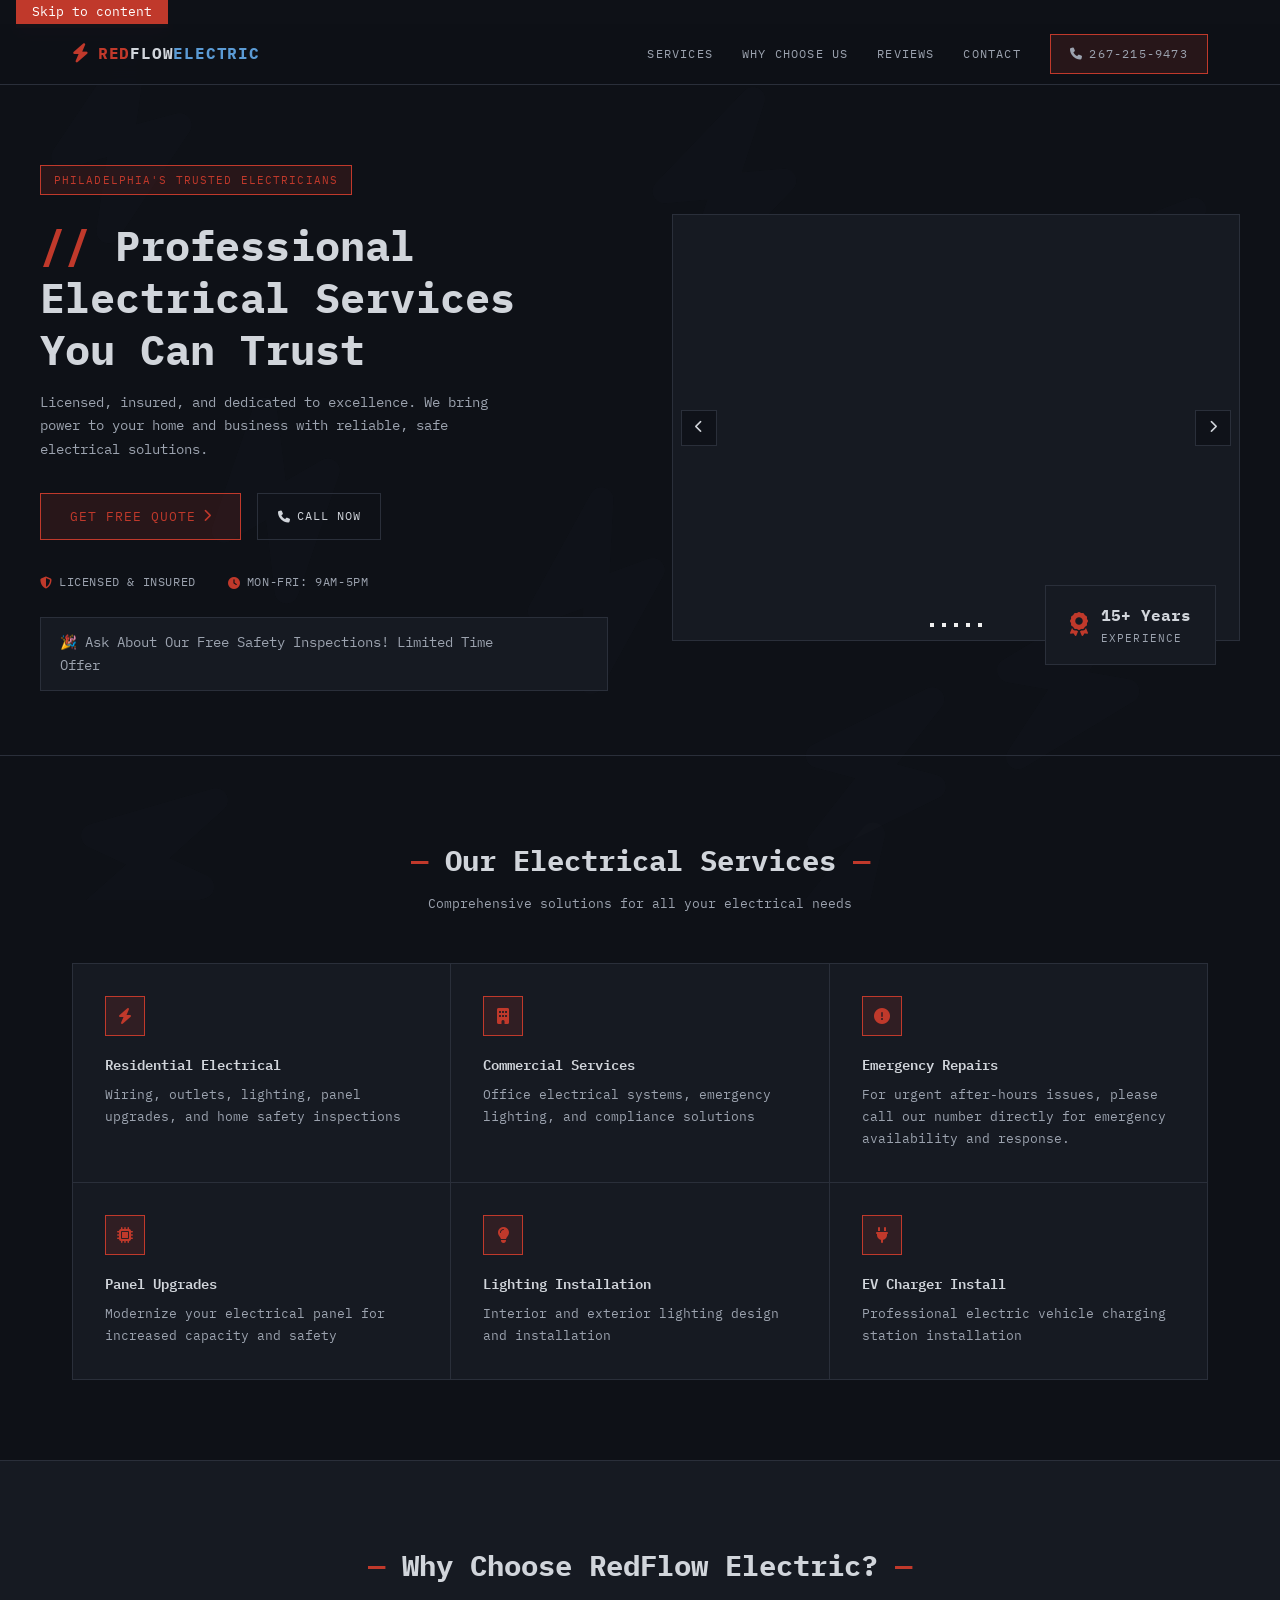
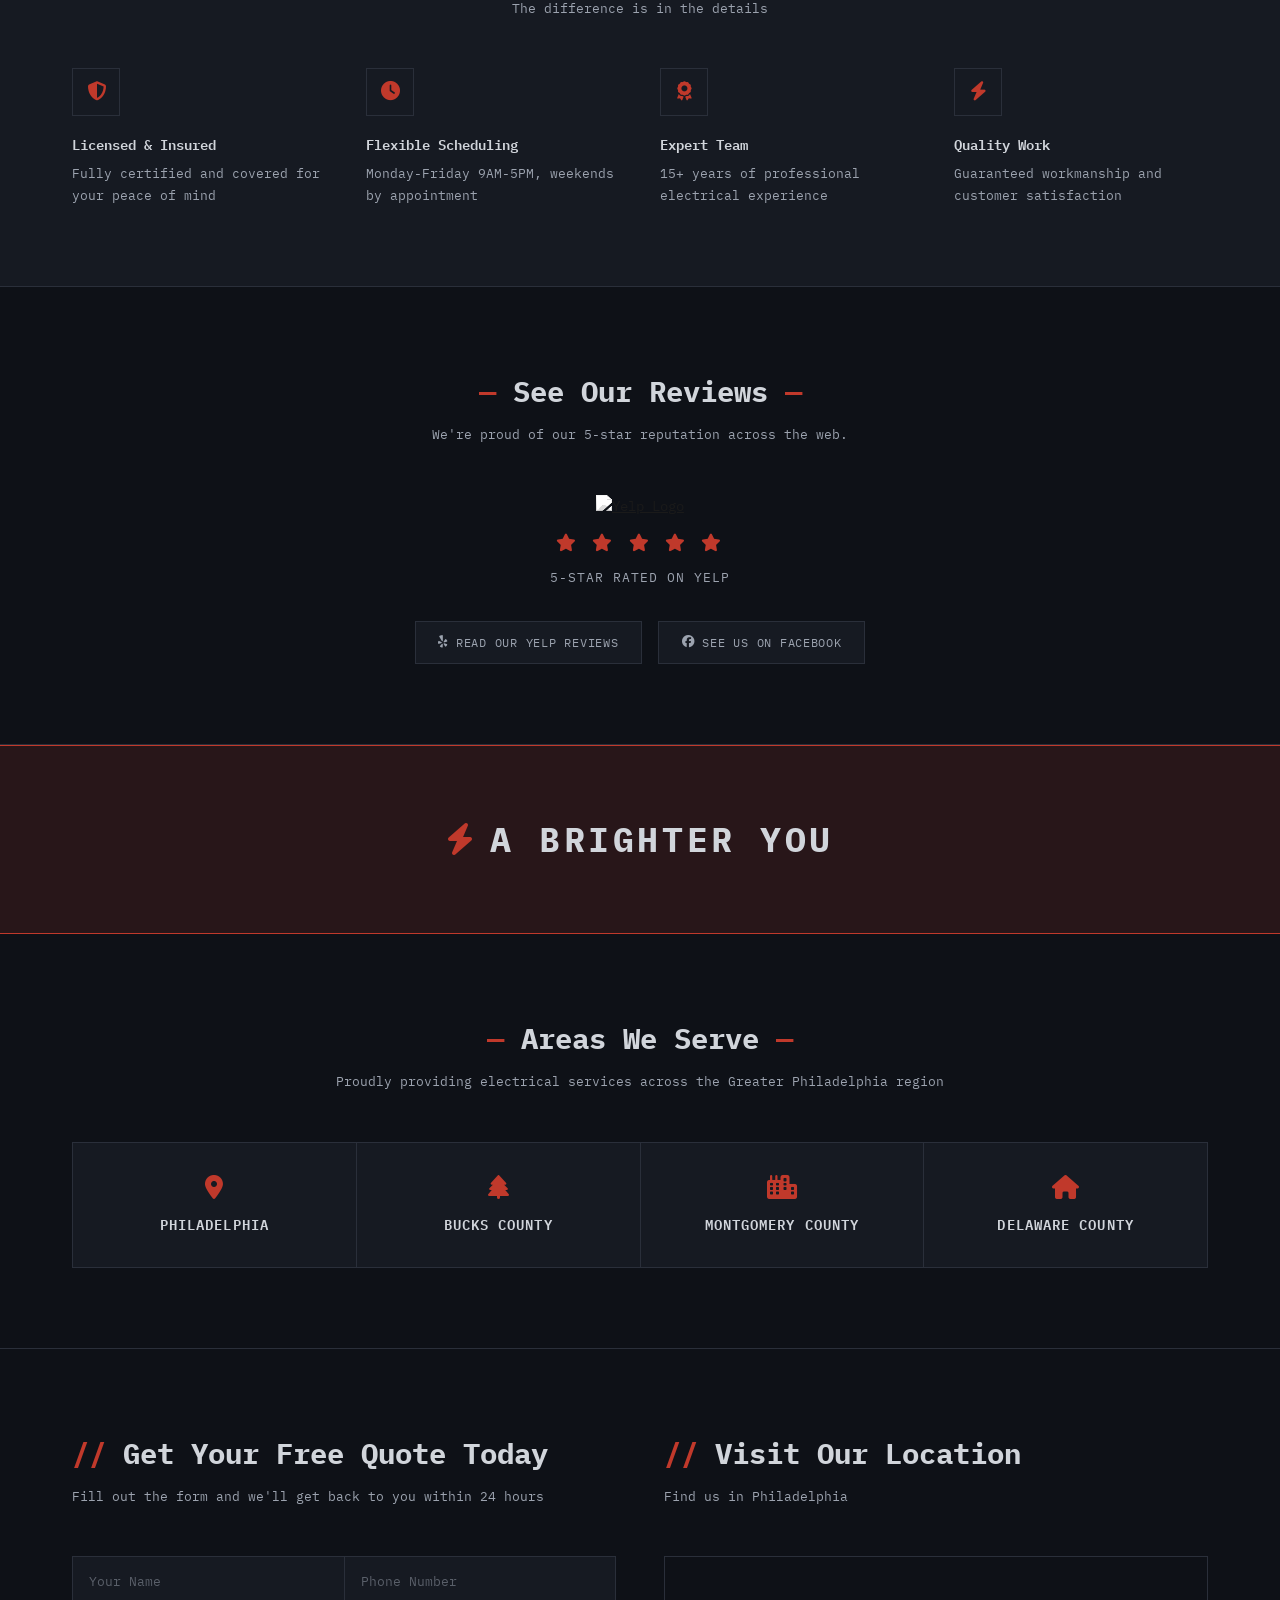
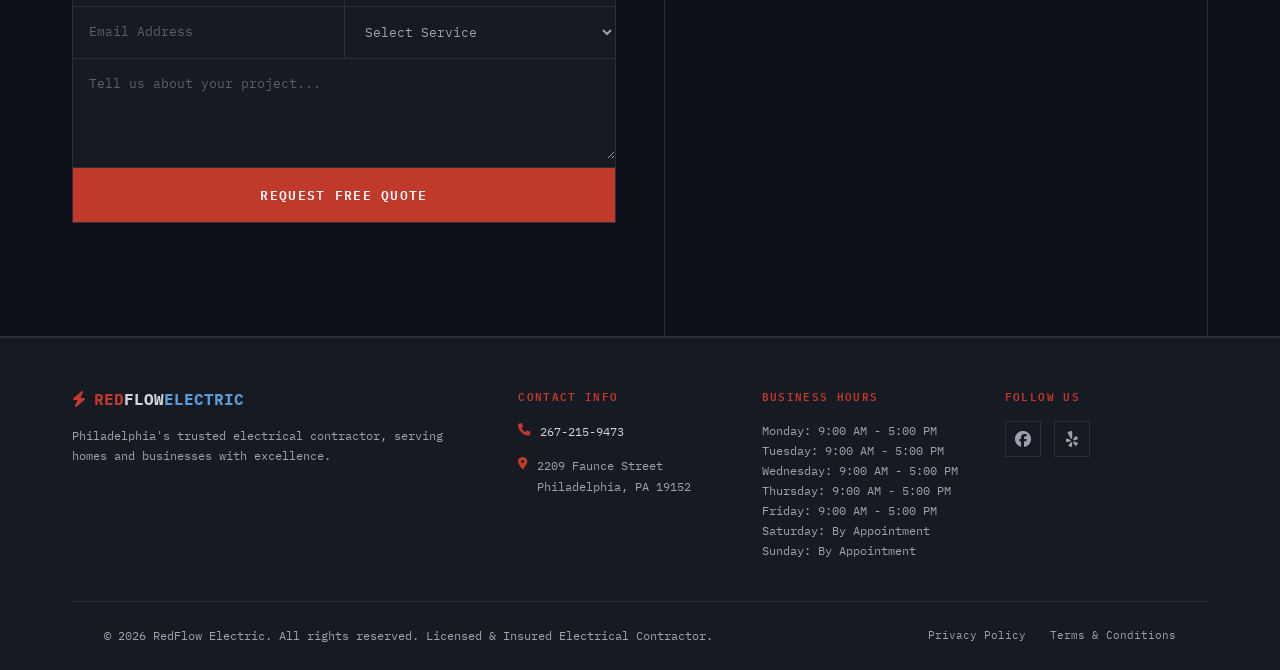
==== commit e2b4aa43: "Update index.html" ====
--- a/index.html
+++ b/index.html
@@ -33,7 +33,7 @@
     <link rel="stylesheet" href="https://cdnjs.cloudflare.com/ajax/libs/font-awesome/6.4.0/css/all.min.css">
 
     <!-- Stylesheet -->
-    <link rel="stylesheet" href="styles.css">
+    <link rel="stylesheet" href="blueprint.css">
 
     <!-- Structured Data -->
     <script type="application/ld+json">
--- a/blueprint.css
+++ b/blueprint.css
@@ -0,0 +1,501 @@
+@import url('https://fonts.googleapis.com/css2?family=IBM+Plex+Mono:wght@400;500;600;700&display=swap');
+
+*, *::before, *::after { margin: 0; padding: 0; box-sizing: border-box; }
+
+:root {
+  --bg: #0e1117;
+  --surface: #161a22;
+  --surface-alt: #1c2029;
+  --line: #2a2f3a;
+  --text: #9ca3af;
+  --heading: #d1d5db;
+  --white: #eee;
+  --red: #c0392b;
+  --red-dim: rgba(192, 57, 43, 0.15);
+  --blue: #5b9bd5;
+  --radius: 0;
+  --nav-height: 60px;
+}
+
+html { scroll-behavior: smooth; scroll-padding-top: var(--nav-height); }
+
+body {
+  font-family: 'IBM Plex Mono', monospace;
+  background: var(--bg);
+  color: var(--text);
+  font-size: 14px;
+  line-height: 1.7;
+  overflow-x: hidden;
+}
+
+.sr-only {
+  position: absolute; width: 1px; height: 1px;
+  padding: 0; margin: -1px; overflow: hidden;
+  clip: rect(0,0,0,0); border: 0;
+}
+
+.skip-to-content {
+  position: fixed; top: -100%; left: 1rem; z-index: 9999;
+  background: var(--red); color: #fff; padding: 0.5rem 1rem;
+  text-decoration: none; font-size: 0.8rem;
+}
+.skip-to-content:focus { top: 1rem; }
+
+.red { color: var(--red); }
+.blue { color: var(--blue); }
+
+/* ---- grid background ---- */
+.background-bolts-container {
+  position: fixed; inset: 0; z-index: 0; pointer-events: none; overflow: hidden;
+}
+.background-bolts-container i {
+  position: absolute; font-size: 12rem; color: var(--line); opacity: 0.08;
+}
+.background-bolts-container i:nth-child(1) { top: 5%; left: 3%; transform: rotate(-15deg); }
+.background-bolts-container i:nth-child(2) { top: 20%; right: 5%; transform: rotate(20deg); }
+.background-bolts-container i:nth-child(3) { top: 45%; left: 15%; transform: rotate(-30deg); }
+.background-bolts-container i:nth-child(4) { top: 65%; right: 10%; transform: rotate(10deg); }
+.background-bolts-container i:nth-child(5) { top: 85%; left: 5%; transform: rotate(25deg); }
+.background-bolts-container i:nth-child(6) { top: 10%; left: 50%; transform: rotate(-5deg); }
+.background-bolts-container i:nth-child(7) { top: 35%; right: 30%; transform: rotate(35deg); }
+.background-bolts-container i:nth-child(8) { top: 55%; left: 40%; transform: rotate(-20deg); }
+.background-bolts-container i:nth-child(9) { top: 75%; right: 25%; transform: rotate(15deg); }
+.background-bolts-container i:nth-child(10) { top: 92%; left: 60%; transform: rotate(-10deg); }
+
+body > *:not(.background-bolts-container) { position: relative; z-index: 1; }
+
+/* ---- nav ---- */
+nav {
+  position: sticky; top: 0; z-index: 100;
+  background: rgba(14,17,23,0.92); backdrop-filter: blur(10px);
+  border-bottom: 1px solid var(--line);
+}
+.nav-container {
+  max-width: 1200px; margin: 0 auto;
+  display: flex; justify-content: space-between; align-items: center;
+  padding: 0 2rem; height: var(--nav-height);
+}
+.logo {
+  display: flex; align-items: center; gap: 0.5rem;
+  text-decoration: none; font-weight: 700; font-size: 1rem;
+  color: var(--heading); letter-spacing: 0.05em; text-transform: uppercase;
+}
+.logo i { color: var(--red); font-size: 1.2rem; }
+.nav-links { display: flex; align-items: center; gap: 1.8rem; }
+.nav-links a {
+  color: var(--text); text-decoration: none;
+  font-size: 0.75rem; text-transform: uppercase; letter-spacing: 0.1em;
+  transition: color 0.2s;
+}
+.nav-links a:hover { color: var(--heading); }
+
+.btn-primary {
+  display: inline-flex; align-items: center; gap: 0.4rem;
+  padding: 0.55rem 1.2rem;
+  border: 1px solid var(--red); color: var(--red);
+  background: var(--red-dim);
+  text-decoration: none; font-family: inherit;
+  font-size: 0.75rem; text-transform: uppercase; letter-spacing: 0.08em;
+  cursor: pointer; transition: all 0.2s;
+}
+.btn-primary:hover { background: var(--red); color: #fff; }
+
+.btn-secondary {
+  display: inline-flex; align-items: center; gap: 0.4rem;
+  padding: 0.55rem 1.2rem;
+  border: 1px solid var(--line); color: var(--heading);
+  background: transparent;
+  text-decoration: none; font-family: inherit;
+  font-size: 0.75rem; text-transform: uppercase; letter-spacing: 0.08em;
+  cursor: pointer; transition: all 0.2s;
+}
+.btn-secondary:hover { border-color: var(--heading); background: var(--surface); }
+
+.btn-large { padding: 0.75rem 1.8rem; font-size: 0.8rem; }
+
+.mobile-menu-btn {
+  display: none; background: none; border: 1px solid var(--line);
+  color: var(--heading); font-size: 1.2rem; padding: 0.4rem 0.6rem;
+  cursor: pointer;
+}
+.mobile-menu {
+  display: none; flex-direction: column; gap: 0;
+  background: var(--surface); border-top: 1px solid var(--line);
+}
+.mobile-menu.active { display: flex; }
+.mobile-menu a {
+  padding: 1rem 2rem; color: var(--text); text-decoration: none;
+  font-size: 0.8rem; text-transform: uppercase; letter-spacing: 0.08em;
+  border-bottom: 1px solid var(--line); transition: background 0.2s;
+}
+.mobile-menu a:hover { background: var(--surface-alt); }
+.mobile-menu .btn-primary {
+  margin: 1rem 2rem; text-align: center; justify-content: center;
+}
+
+/* ---- hero ---- */
+.hero {
+  padding: 5rem 2rem 4rem;
+  border-bottom: 1px solid var(--line);
+}
+.hero-container {
+  max-width: 1200px; margin: 0 auto;
+  display: grid; grid-template-columns: 1fr 1fr; gap: 4rem; align-items: center;
+}
+.badge {
+  display: inline-block;
+  padding: 0.3rem 0.8rem;
+  border: 1px solid var(--red);
+  color: var(--red); background: var(--red-dim);
+  font-size: 0.7rem; text-transform: uppercase; letter-spacing: 0.1em;
+  margin-bottom: 1.5rem;
+}
+.hero-content h1 {
+  font-size: clamp(1.6rem, 3.5vw, 2.6rem);
+  font-weight: 700; color: var(--heading); line-height: 1.25;
+  margin-bottom: 1rem;
+}
+.hero-content h1::before { content: '// '; color: var(--red); }
+.hero-content p { font-size: 0.85rem; margin-bottom: 2rem; max-width: 480px; }
+.hero-buttons { display: flex; gap: 1rem; flex-wrap: wrap; margin-bottom: 2rem; }
+.hero-features {
+  display: flex; gap: 2rem; font-size: 0.75rem; color: var(--text);
+  text-transform: uppercase; letter-spacing: 0.05em; margin-bottom: 1.5rem;
+}
+.hero-features div { display: flex; align-items: center; gap: 0.4rem; }
+.hero-features i { color: var(--red); }
+
+.offer-banner {
+  border: 1px solid var(--line); background: var(--surface);
+  padding: 0.8rem 1.2rem; font-size: 0.78rem;
+}
+.offer-banner p { margin: 0; }
+
+/* slider */
+.hero-image { position: relative; }
+.hero-image-wrapper {
+  border: 1px solid var(--line); background: var(--surface);
+  overflow: hidden;
+}
+.slider-container { position: relative; aspect-ratio: 4/3; }
+.slide { position: absolute; inset: 0; opacity: 0; transition: opacity 0.6s; }
+.slide.active { opacity: 1; }
+.slide img { width: 100%; height: 100%; object-fit: cover; cursor: pointer; filter: brightness(0.85); }
+.slider-btn {
+  position: absolute; top: 50%; transform: translateY(-50%);
+  background: rgba(14,17,23,0.8); border: 1px solid var(--line);
+  color: var(--heading); width: 36px; height: 36px;
+  display: flex; align-items: center; justify-content: center;
+  cursor: pointer; font-size: 0.8rem; z-index: 2; transition: background 0.2s;
+}
+.slider-btn:hover { background: var(--red); border-color: var(--red); }
+.slider-prev { left: 0.5rem; }
+.slider-next { right: 0.5rem; }
+.slider-dots {
+  position: absolute; bottom: 0.8rem; left: 50%; transform: translateX(-50%);
+  display: flex; gap: 0.5rem; z-index: 2;
+}
+.slider-dots .dot {
+  width: 8px; height: 8px; border: 1px solid var(--heading);
+  background: transparent; cursor: pointer; transition: background 0.2s;
+}
+.slider-dots .dot.active { background: var(--red); border-color: var(--red); }
+
+.experience-badge {
+  position: absolute; bottom: -1.5rem; right: 1.5rem;
+  display: flex; align-items: center; gap: 0.8rem;
+  background: var(--surface); border: 1px solid var(--line);
+  padding: 1rem 1.5rem; z-index: 3;
+}
+.experience-icon { color: var(--red); font-size: 1.5rem; }
+.experience-text h3 { font-size: 1rem; color: var(--heading); font-weight: 700; }
+.experience-text p { font-size: 0.7rem; text-transform: uppercase; letter-spacing: 0.1em; }
+
+/* ---- containers ---- */
+.container { max-width: 1200px; margin: 0 auto; padding: 0 2rem; }
+
+/* ---- section headers ---- */
+.section-header { text-align: center; margin-bottom: 3rem; }
+.section-header h2 {
+  font-size: clamp(1.2rem, 2.5vw, 1.8rem);
+  font-weight: 700; color: var(--heading); margin-bottom: 0.5rem;
+}
+.section-header h2::before { content: '— '; color: var(--red); }
+.section-header h2::after { content: ' —'; color: var(--red); }
+.section-header p { font-size: 0.82rem; color: var(--text); }
+.section-header-left { text-align: left; }
+.section-header-left h2::before, .section-header-left h2::after { content: none; }
+.section-header-left h2::before { content: '// '; color: var(--red); }
+
+/* ---- services ---- */
+#services {
+  padding: 5rem 0;
+  border-bottom: 1px solid var(--line);
+}
+.services-grid {
+  display: grid; grid-template-columns: repeat(auto-fit, minmax(300px, 1fr));
+  gap: 1px; background: var(--line); border: 1px solid var(--line);
+}
+.service-card {
+  background: var(--surface); padding: 2rem;
+  transition: background 0.2s;
+}
+.service-card:hover { background: var(--surface-alt); }
+.service-icon {
+  width: 40px; height: 40px;
+  display: flex; align-items: center; justify-content: center;
+  border: 1px solid var(--red); color: var(--red);
+  font-size: 1rem; margin-bottom: 1rem; background: var(--red-dim);
+}
+.service-card h3 {
+  font-size: 0.9rem; color: var(--heading); margin-bottom: 0.5rem; font-weight: 600;
+}
+.service-card p { font-size: 0.8rem; }
+
+/* ---- why us ---- */
+.why-us {
+  padding: 5rem 0;
+  background: var(--surface);
+  border-bottom: 1px solid var(--line);
+}
+.features-grid {
+  display: grid; grid-template-columns: repeat(auto-fit, minmax(220px, 1fr));
+  gap: 2.5rem;
+}
+.feature-icon {
+  width: 48px; height: 48px;
+  display: flex; align-items: center; justify-content: center;
+  border: 1px solid var(--line); color: var(--red);
+  font-size: 1.2rem; margin-bottom: 1rem;
+}
+.features-grid h3 {
+  font-size: 0.9rem; color: var(--heading); margin-bottom: 0.4rem; font-weight: 600;
+}
+.features-grid p { font-size: 0.8rem; }
+
+/* ---- reviews ---- */
+.reviews {
+  padding: 5rem 0;
+  border-bottom: 1px solid var(--line);
+}
+.reviews-container { text-align: center; }
+.yelp-badge {
+  display: inline-flex; flex-direction: column; align-items: center;
+  gap: 0.6rem; margin-bottom: 2rem;
+}
+.yelp-badge img { height: 30px; filter: grayscale(1) brightness(1.5); transition: filter 0.3s; }
+.yelp-badge:hover img { filter: none; }
+.stars { color: var(--red); font-size: 1.1rem; letter-spacing: 0.15em; }
+.yelp-badge p { font-size: 0.8rem; text-transform: uppercase; letter-spacing: 0.08em; }
+.social-proof-buttons { display: flex; gap: 1rem; justify-content: center; flex-wrap: wrap; }
+.btn-social {
+  display: inline-flex; align-items: center; gap: 0.5rem;
+  padding: 0.6rem 1.4rem; border: 1px solid var(--line);
+  color: var(--text); text-decoration: none;
+  font-family: inherit; font-size: 0.78rem; text-transform: uppercase;
+  letter-spacing: 0.06em; transition: all 0.2s; background: var(--surface);
+}
+.btn-social:hover { border-color: var(--heading); color: var(--heading); }
+.btn-yelp:hover { border-color: var(--red); color: var(--red); }
+.btn-facebook:hover { border-color: var(--blue); color: var(--blue); }
+
+/* ---- slogan ---- */
+#slogan {
+  padding: 4rem 2rem;
+  background: var(--red-dim);
+  border-top: 1px solid var(--red);
+  border-bottom: 1px solid var(--red);
+}
+.slogan-container {
+  max-width: 1200px; margin: 0 auto;
+  display: flex; align-items: center; justify-content: center; gap: 1rem;
+}
+.slogan-icon { font-size: 2rem; color: var(--red); }
+.slogan-text h2 {
+  font-size: clamp(1.4rem, 3vw, 2.2rem);
+  color: var(--heading); font-weight: 700; text-transform: uppercase;
+  letter-spacing: 0.1em;
+}
+
+/* ---- service areas ---- */
+#service-areas {
+  padding: 5rem 0;
+  border-bottom: 1px solid var(--line);
+}
+.areas-grid {
+  display: grid; grid-template-columns: repeat(auto-fit, minmax(200px, 1fr));
+  gap: 1px; background: var(--line); border: 1px solid var(--line);
+}
+.area-card {
+  background: var(--surface); padding: 2rem;
+  text-align: center; transition: background 0.2s;
+}
+.area-card:hover { background: var(--surface-alt); }
+.area-card i { font-size: 1.5rem; color: var(--red); margin-bottom: 0.8rem; display: block; }
+.area-card h3 { font-size: 0.85rem; color: var(--heading); font-weight: 600; text-transform: uppercase; letter-spacing: 0.08em; }
+
+/* ---- contact ---- */
+#contact {
+  padding: 5rem 0;
+  border-bottom: 1px solid var(--line);
+}
+.contact-grid {
+  display: grid; grid-template-columns: 1fr 1fr; gap: 3rem;
+}
+.form-wrapper {
+  display: flex; flex-direction: column; gap: 1px;
+  background: var(--line); border: 1px solid var(--line);
+}
+.form-row {
+  display: grid; grid-template-columns: 1fr 1fr; gap: 1px;
+  background: var(--line);
+}
+.form-row > div { background: var(--surface); }
+.form-group { background: var(--surface); }
+
+input, select, textarea {
+  width: 100%; padding: 1rem;
+  background: var(--surface); border: none;
+  font-family: inherit; font-size: 0.82rem; color: var(--heading);
+  outline: none;
+}
+input::placeholder, textarea::placeholder { color: var(--text); opacity: 0.5; }
+select { color: var(--text); cursor: pointer; }
+select option { background: var(--surface); }
+textarea { min-height: 100px; resize: vertical; }
+
+.btn-submit {
+  display: block; width: 100%;
+  padding: 1rem; border: none;
+  background: var(--red); color: #fff;
+  font-family: inherit; font-size: 0.8rem; font-weight: 600;
+  text-transform: uppercase; letter-spacing: 0.1em;
+  cursor: pointer; transition: opacity 0.2s;
+}
+.btn-submit:hover { opacity: 0.85; }
+
+.map-wrapper {
+  border: 1px solid var(--line); overflow: hidden;
+  height: 100%; min-height: 300px;
+}
+.map-wrapper iframe {
+  width: 100%; height: 100%; border: 0;
+  filter: invert(0.92) hue-rotate(180deg) brightness(0.8) contrast(1.1);
+}
+
+/* ---- footer ---- */
+footer {
+  background: var(--surface);
+  border-top: 1px solid var(--line);
+  padding: 3rem 0 0;
+  font-size: 0.8rem;
+}
+.footer-grid {
+  display: grid; grid-template-columns: 2fr 1fr 1fr 1fr;
+  gap: 2.5rem; margin-bottom: 2.5rem;
+}
+.footer-logo {
+  display: flex; align-items: center; gap: 0.5rem;
+  font-weight: 700; font-size: 1rem; color: var(--heading);
+  text-transform: uppercase; margin-bottom: 0.8rem;
+}
+.footer-logo i { color: var(--red); }
+footer h3 {
+  font-size: 0.7rem; text-transform: uppercase; letter-spacing: 0.12em;
+  color: var(--red); margin-bottom: 1rem; font-weight: 600;
+}
+footer p { font-size: 0.78rem; color: var(--text); line-height: 1.6; }
+.contact-item {
+  display: flex; align-items: flex-start; gap: 0.6rem;
+  margin-bottom: 0.8rem; font-size: 0.78rem;
+}
+.contact-item i { color: var(--red); margin-top: 0.2rem; }
+.contact-item a { color: var(--heading); text-decoration: none; }
+.contact-item a:hover { color: var(--red); }
+
+.footer-socials { display: flex; gap: 0.8rem; }
+.footer-socials a {
+  display: flex; align-items: center; justify-content: center;
+  width: 36px; height: 36px;
+  border: 1px solid var(--line); color: var(--text);
+  text-decoration: none; font-size: 1rem; transition: all 0.2s;
+}
+.footer-socials a:hover { border-color: var(--red); color: var(--red); }
+
+.footer-bottom {
+  display: flex; justify-content: space-between; align-items: center;
+  padding: 1.5rem 2rem;
+  border-top: 1px solid var(--line);
+  font-size: 0.7rem; color: var(--text);
+}
+.footer-links { display: flex; gap: 1.5rem; }
+.footer-links a { color: var(--text); text-decoration: none; font-size: 0.7rem; }
+.footer-links a:hover { color: var(--heading); }
+
+/* ---- lightbox ---- */
+#lightbox {
+  display: none; position: fixed; inset: 0; z-index: 9999;
+  background: rgba(0,0,0,0.95);
+  justify-content: center; align-items: center; cursor: pointer;
+}
+#lightbox.active { display: flex; }
+#lightbox img {
+  max-width: 90vw; max-height: 85vh; object-fit: contain;
+  border: 1px solid var(--line);
+}
+.close-btn {
+  position: absolute; top: 1.5rem; right: 2rem;
+  background: none; border: 1px solid var(--line);
+  color: var(--heading); font-size: 2rem; cursor: pointer;
+  width: 44px; height: 44px; display: flex; align-items: center; justify-content: center;
+}
+
+/* ---- legal pages ---- */
+.legal-section { padding: 4rem 0; }
+.legal-container {
+  max-width: 760px; margin: 0 auto; padding: 0 2rem;
+}
+.legal-container h1 {
+  font-size: 1.6rem; color: var(--heading); margin-bottom: 0.5rem;
+}
+.legal-container h1::before { content: '// '; color: var(--red); }
+.legal-container h2 { font-size: 1.1rem; color: var(--heading); margin: 2rem 0 0.8rem; }
+.legal-container h3 { font-size: 0.95rem; color: var(--heading); margin: 1.5rem 0 0.5rem; }
+.legal-container h4 { font-size: 0.85rem; color: var(--heading); margin: 1rem 0 0.5rem; }
+.legal-container p { font-size: 0.82rem; margin-bottom: 0.8rem; }
+.legal-container ul {
+  list-style: none; padding-left: 1rem;
+  margin-bottom: 1rem;
+}
+.legal-container li { font-size: 0.82rem; margin-bottom: 0.5rem; padding-left: 0.8rem; border-left: 1px solid var(--line); }
+.legal-container a { color: var(--red); }
+
+/* ---- 404 ---- */
+.error-section {
+  display: flex; align-items: center; justify-content: center;
+  min-height: 60vh; padding: 4rem 2rem; text-align: center;
+}
+.error-icon { font-size: 4rem; color: var(--red); margin-bottom: 1.5rem; }
+.error-content h1 {
+  font-size: 5rem; color: var(--heading); font-weight: 700;
+  line-height: 1; margin-bottom: 1rem;
+}
+.error-content p { font-size: 0.9rem; margin-bottom: 2rem; max-width: 400px; margin-left: auto; margin-right: auto; }
+
+/* ---- responsive ---- */
+@media (max-width: 1024px) {
+  .hero-container { grid-template-columns: 1fr; gap: 3rem; }
+  .contact-grid { grid-template-columns: 1fr; }
+  .footer-grid { grid-template-columns: 1fr 1fr; }
+}
+
+@media (max-width: 768px) {
+  .nav-links { display: none; }
+  .mobile-menu-btn { display: block; }
+  .footer-grid { grid-template-columns: 1fr; }
+  .form-row { grid-template-columns: 1fr; }
+  .services-grid { grid-template-columns: 1fr; }
+  .hero { padding: 3rem 1.5rem; }
+  .hero-features { flex-direction: column; gap: 0.8rem; }
+  .footer-bottom { flex-direction: column; gap: 0.8rem; text-align: center; }
+}
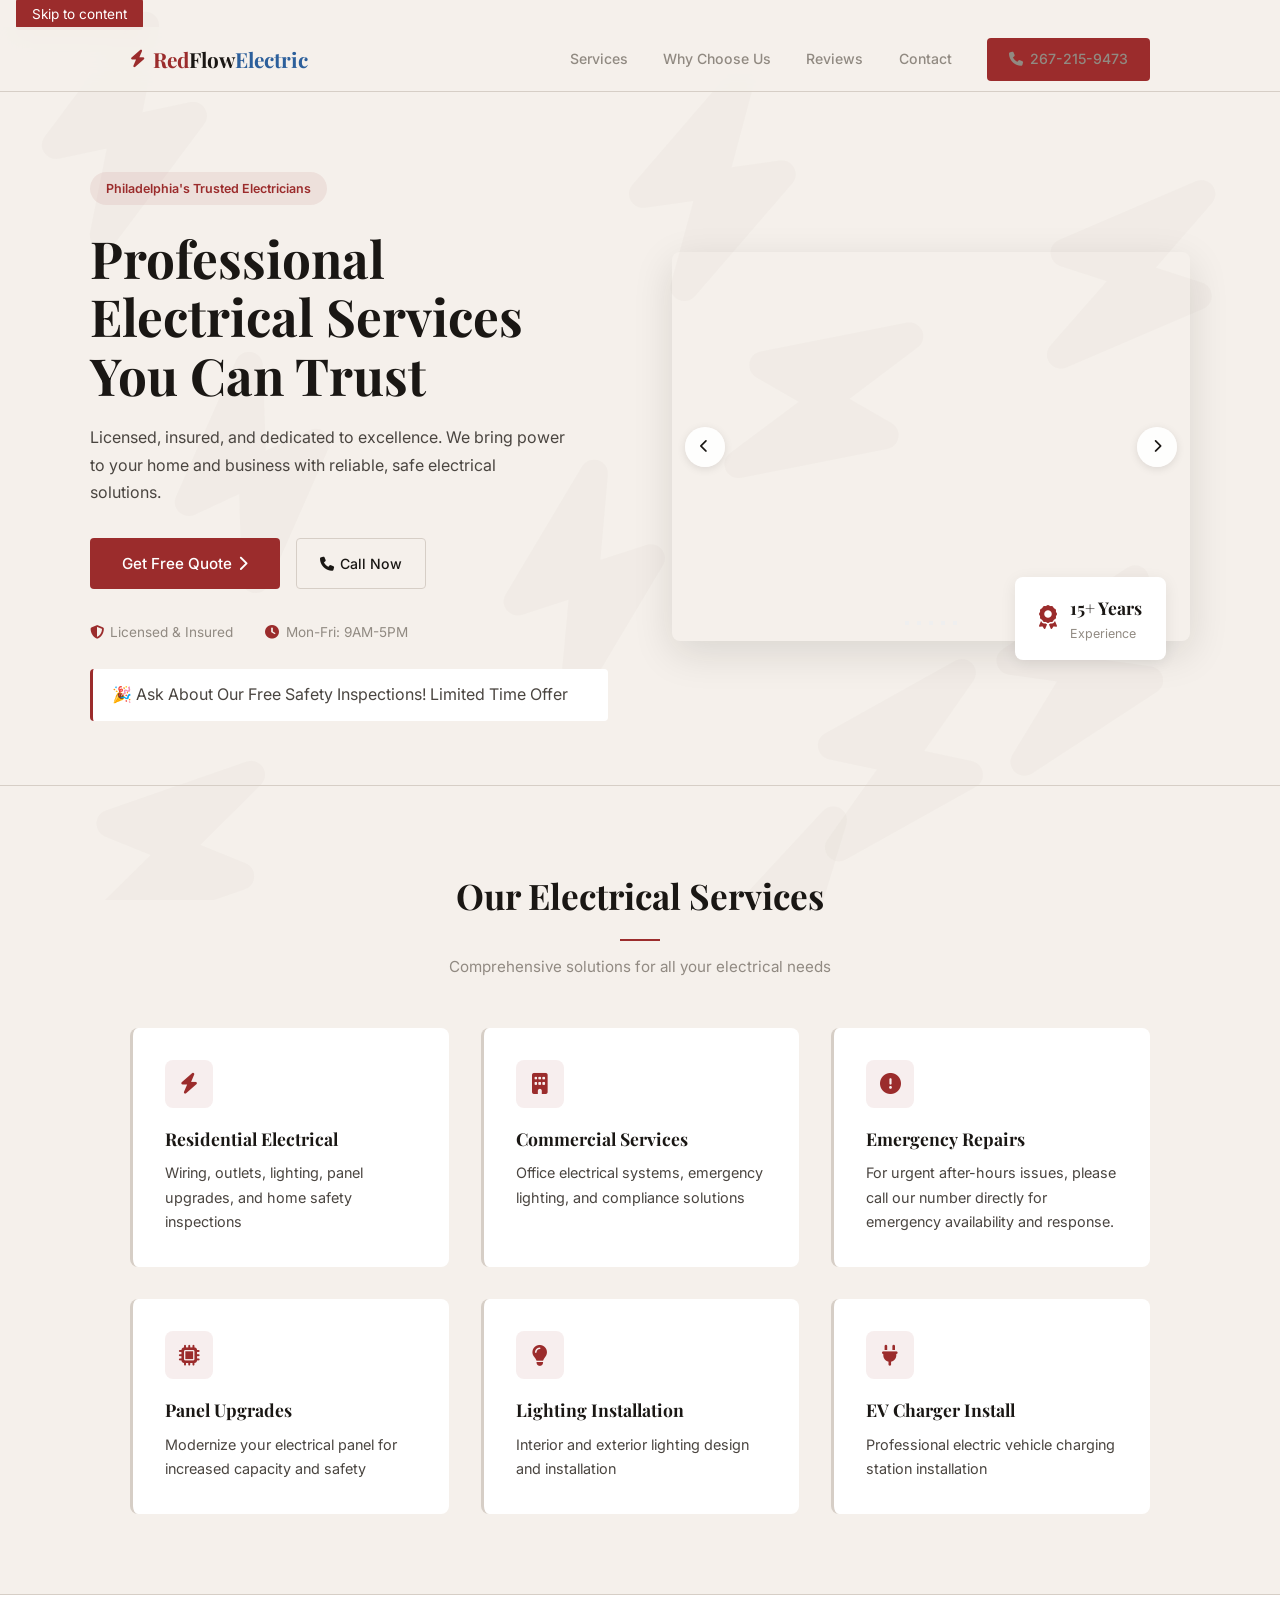
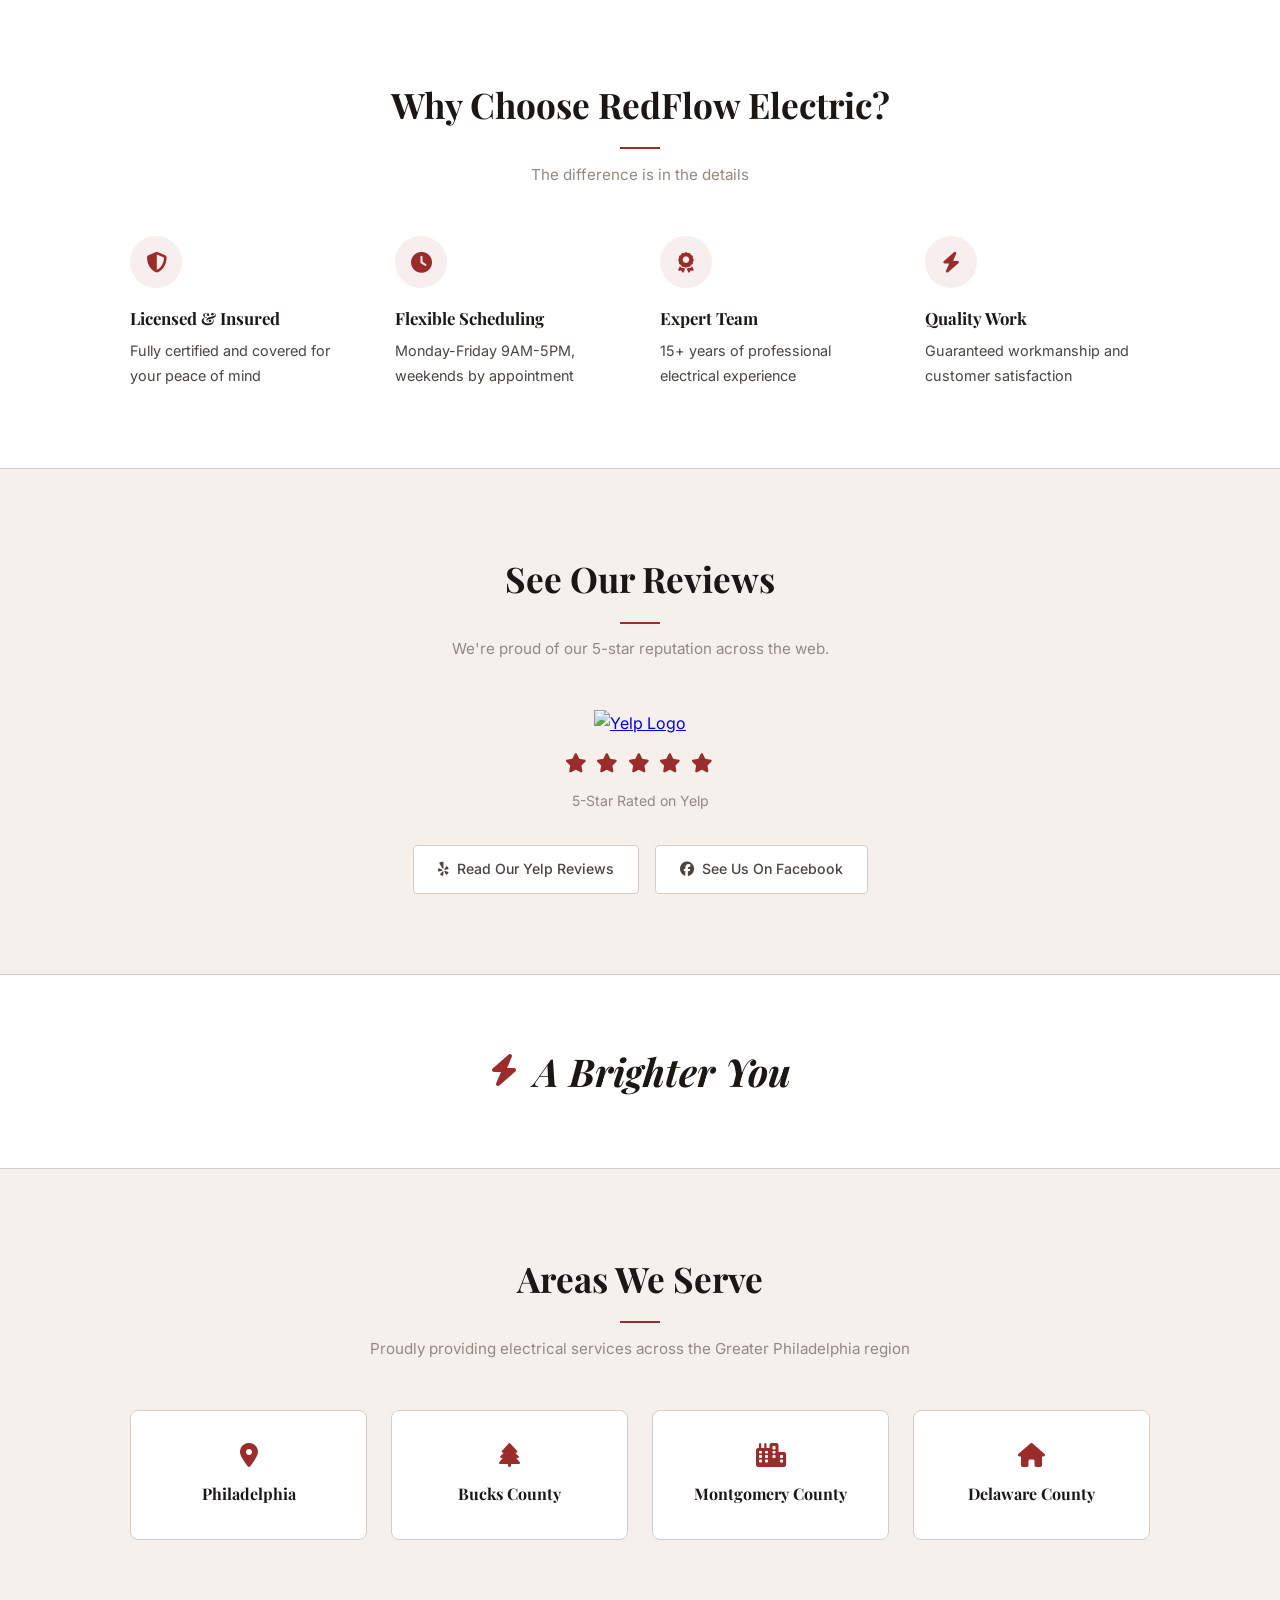
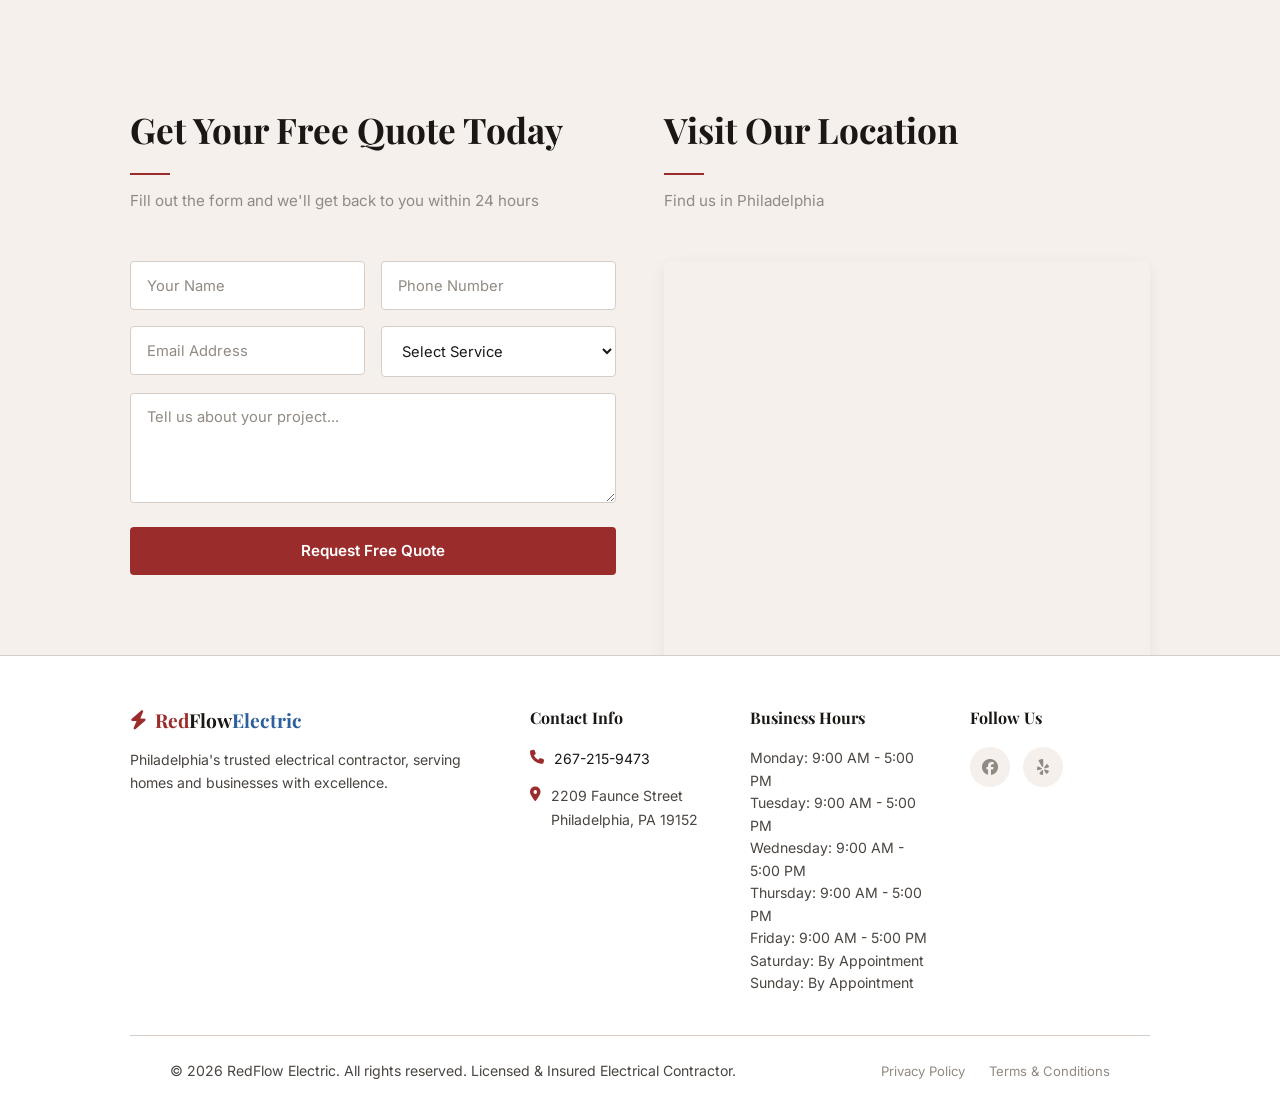
==== commit 018780e2: "Update index.html" ====
--- a/index.html
+++ b/index.html
@@ -33,7 +33,7 @@
     <link rel="stylesheet" href="https://cdnjs.cloudflare.com/ajax/libs/font-awesome/6.4.0/css/all.min.css">
 
     <!-- Stylesheet -->
-    <link rel="stylesheet" href="blueprint.css">
+    <link rel="stylesheet" href="editorial.css">
 
     <!-- Structured Data -->
     <script type="application/ld+json">
--- a/editorial.css
+++ b/editorial.css
@@ -0,0 +1,503 @@
+@import url('https://fonts.googleapis.com/css2?family=Playfair+Display:wght@500;600;700;800&family=Inter:wght@400;500;600&display=swap');
+
+*, *::before, *::after { margin: 0; padding: 0; box-sizing: border-box; }
+
+:root {
+  --bg: #f5f0eb;
+  --surface: #fff;
+  --surface-alt: #ece6df;
+  --text: #4a4540;
+  --heading: #1a1714;
+  --muted: #918a82;
+  --red: #9b2c2c;
+  --red-light: rgba(155,44,44,0.08);
+  --blue: #2c5f9b;
+  --rule: #d6cec6;
+  --radius: 4px;
+  --nav-height: 64px;
+}
+
+html { scroll-behavior: smooth; scroll-padding-top: var(--nav-height); }
+
+body {
+  font-family: 'Inter', sans-serif;
+  background: var(--bg);
+  color: var(--text);
+  font-size: 16px;
+  line-height: 1.7;
+  overflow-x: hidden;
+}
+
+.sr-only {
+  position: absolute; width: 1px; height: 1px;
+  padding: 0; margin: -1px; overflow: hidden;
+  clip: rect(0,0,0,0); border: 0;
+}
+
+.skip-to-content {
+  position: fixed; top: -100%; left: 1rem; z-index: 9999;
+  background: var(--red); color: #fff; padding: 0.5rem 1rem;
+  text-decoration: none; font-size: 0.85rem; border-radius: var(--radius);
+}
+.skip-to-content:focus { top: 1rem; }
+
+.red { color: var(--red); }
+.blue { color: var(--blue); }
+
+/* ---- background bolts ---- */
+.background-bolts-container {
+  position: fixed; inset: 0; z-index: 0; pointer-events: none; overflow: hidden;
+}
+.background-bolts-container i {
+  position: absolute; font-size: 14rem; color: var(--rule); opacity: 0.12;
+}
+.background-bolts-container i:nth-child(1) { top: 2%; left: 2%; transform: rotate(-12deg); }
+.background-bolts-container i:nth-child(2) { top: 18%; right: 4%; transform: rotate(18deg); }
+.background-bolts-container i:nth-child(3) { top: 40%; left: 12%; transform: rotate(-25deg); }
+.background-bolts-container i:nth-child(4) { top: 62%; right: 8%; transform: rotate(8deg); }
+.background-bolts-container i:nth-child(5) { top: 82%; left: 6%; transform: rotate(22deg); }
+.background-bolts-container i:nth-child(6) { top: 8%; left: 48%; transform: rotate(-8deg); }
+.background-bolts-container i:nth-child(7) { top: 32%; right: 28%; transform: rotate(30deg); }
+.background-bolts-container i:nth-child(8) { top: 52%; left: 38%; transform: rotate(-18deg); }
+.background-bolts-container i:nth-child(9) { top: 72%; right: 22%; transform: rotate(12deg); }
+.background-bolts-container i:nth-child(10) { top: 90%; left: 55%; transform: rotate(-6deg); }
+
+body > *:not(.background-bolts-container) { position: relative; z-index: 1; }
+
+/* ---- nav ---- */
+nav {
+  position: sticky; top: 0; z-index: 100;
+  background: rgba(245,240,235,0.92); backdrop-filter: blur(12px);
+  border-bottom: 1px solid var(--rule);
+}
+.nav-container {
+  max-width: 1100px; margin: 0 auto;
+  display: flex; justify-content: space-between; align-items: center;
+  padding: 0 2.5rem; height: var(--nav-height);
+}
+.logo {
+  display: flex; align-items: center; gap: 0.5rem;
+  text-decoration: none; font-family: 'Playfair Display', serif;
+  font-weight: 700; font-size: 1.3rem; color: var(--heading);
+}
+.logo i { color: var(--red); font-size: 1.1rem; }
+.nav-links { display: flex; align-items: center; gap: 2.2rem; }
+.nav-links a {
+  color: var(--muted); text-decoration: none;
+  font-size: 0.88rem; font-weight: 500; transition: color 0.2s;
+}
+.nav-links a:hover { color: var(--heading); }
+
+.btn-primary {
+  display: inline-flex; align-items: center; gap: 0.4rem;
+  padding: 0.6rem 1.4rem;
+  background: var(--red); color: #fff;
+  border: none; border-radius: var(--radius);
+  text-decoration: none; font-family: inherit;
+  font-size: 0.88rem; font-weight: 500;
+  cursor: pointer; transition: opacity 0.2s;
+}
+.btn-primary:hover { opacity: 0.85; }
+
+.btn-secondary {
+  display: inline-flex; align-items: center; gap: 0.4rem;
+  padding: 0.6rem 1.4rem;
+  background: transparent; color: var(--heading);
+  border: 1px solid var(--rule); border-radius: var(--radius);
+  text-decoration: none; font-family: inherit;
+  font-size: 0.88rem; font-weight: 500;
+  cursor: pointer; transition: all 0.2s;
+}
+.btn-secondary:hover { border-color: var(--heading); }
+
+.btn-large { padding: 0.8rem 2rem; font-size: 0.95rem; }
+
+.mobile-menu-btn {
+  display: none; background: none; border: none;
+  color: var(--heading); font-size: 1.4rem; cursor: pointer;
+}
+.mobile-menu {
+  display: none; flex-direction: column;
+  background: var(--surface); border-top: 1px solid var(--rule);
+}
+.mobile-menu.active { display: flex; }
+.mobile-menu a {
+  padding: 1rem 2.5rem; color: var(--text); text-decoration: none;
+  font-size: 0.92rem; border-bottom: 1px solid var(--rule);
+  transition: background 0.2s;
+}
+.mobile-menu a:hover { background: var(--bg); }
+.mobile-menu .btn-primary {
+  margin: 1rem 2.5rem; text-align: center; justify-content: center;
+}
+
+/* ---- hero ---- */
+.hero {
+  padding: 5rem 2.5rem 4rem;
+  border-bottom: 1px solid var(--rule);
+}
+.hero-container {
+  max-width: 1100px; margin: 0 auto;
+  display: grid; grid-template-columns: 1fr 1fr; gap: 4rem; align-items: center;
+}
+.badge {
+  display: inline-block; padding: 0.35rem 1rem;
+  background: var(--red-light); color: var(--red);
+  font-size: 0.78rem; font-weight: 600;
+  border-radius: 20px; margin-bottom: 1.5rem;
+}
+.hero-content h1 {
+  font-family: 'Playfair Display', serif;
+  font-size: clamp(2rem, 4vw, 3.2rem);
+  font-weight: 700; color: var(--heading); line-height: 1.15;
+  margin-bottom: 1.2rem;
+}
+.hero-content p { font-size: 1rem; color: var(--text); margin-bottom: 2rem; max-width: 480px; }
+.hero-buttons { display: flex; gap: 1rem; flex-wrap: wrap; margin-bottom: 2rem; }
+.hero-features {
+  display: flex; gap: 2rem; font-size: 0.85rem; color: var(--muted);
+  margin-bottom: 1.5rem;
+}
+.hero-features div { display: flex; align-items: center; gap: 0.4rem; }
+.hero-features i { color: var(--red); }
+
+.offer-banner {
+  background: var(--surface); border-left: 3px solid var(--red);
+  padding: 0.8rem 1.2rem; border-radius: var(--radius); font-size: 0.88rem;
+}
+.offer-banner p { margin: 0; }
+
+/* slider */
+.hero-image { position: relative; }
+.hero-image-wrapper {
+  border-radius: 8px; overflow: hidden;
+  box-shadow: 0 12px 40px rgba(26,23,20,0.12);
+}
+.slider-container { position: relative; aspect-ratio: 4/3; }
+.slide { position: absolute; inset: 0; opacity: 0; transition: opacity 0.6s; }
+.slide.active { opacity: 1; }
+.slide img { width: 100%; height: 100%; object-fit: cover; cursor: pointer; }
+.slider-btn {
+  position: absolute; top: 50%; transform: translateY(-50%);
+  background: rgba(255,255,255,0.9); border: none;
+  color: var(--heading); width: 40px; height: 40px; border-radius: 50%;
+  display: flex; align-items: center; justify-content: center;
+  cursor: pointer; font-size: 0.85rem; z-index: 2; transition: background 0.2s;
+  box-shadow: 0 2px 8px rgba(0,0,0,0.1);
+}
+.slider-btn:hover { background: #fff; }
+.slider-prev { left: 0.8rem; }
+.slider-next { right: 0.8rem; }
+.slider-dots {
+  position: absolute; bottom: 1rem; left: 50%; transform: translateX(-50%);
+  display: flex; gap: 0.5rem; z-index: 2;
+}
+.slider-dots .dot {
+  width: 8px; height: 8px; border-radius: 50%;
+  background: rgba(255,255,255,0.5); border: none;
+  cursor: pointer; transition: background 0.2s;
+}
+.slider-dots .dot.active { background: var(--red); }
+
+.experience-badge {
+  position: absolute; bottom: -1.2rem; right: 1.5rem;
+  display: flex; align-items: center; gap: 0.8rem;
+  background: var(--surface); padding: 1rem 1.5rem;
+  border-radius: 8px; box-shadow: 0 4px 16px rgba(0,0,0,0.08);
+  z-index: 3;
+}
+.experience-icon { color: var(--red); font-size: 1.5rem; }
+.experience-text h3 {
+  font-family: 'Playfair Display', serif;
+  font-size: 1.1rem; color: var(--heading); font-weight: 700;
+}
+.experience-text p { font-size: 0.78rem; color: var(--muted); }
+
+/* ---- containers ---- */
+.container { max-width: 1100px; margin: 0 auto; padding: 0 2.5rem; }
+
+/* ---- section headers ---- */
+.section-header { text-align: center; margin-bottom: 3rem; }
+.section-header h2 {
+  font-family: 'Playfair Display', serif;
+  font-size: clamp(1.5rem, 3vw, 2.2rem);
+  font-weight: 700; color: var(--heading); margin-bottom: 0.5rem;
+}
+.section-header h2::after {
+  content: ''; display: block;
+  width: 40px; height: 2px; background: var(--red);
+  margin: 0.8rem auto 0;
+}
+.section-header p { font-size: 0.95rem; color: var(--muted); margin-top: 0.8rem; }
+.section-header-left { text-align: left; }
+.section-header-left h2::after { margin-left: 0; }
+
+/* ---- services ---- */
+#services { padding: 5rem 0; }
+.services-grid {
+  display: grid; grid-template-columns: repeat(auto-fit, minmax(300px, 1fr));
+  gap: 2rem;
+}
+.service-card {
+  background: var(--surface); padding: 2rem;
+  border-radius: 8px; border-left: 3px solid var(--rule);
+  transition: border-color 0.3s, box-shadow 0.3s;
+}
+.service-card:hover {
+  border-color: var(--red);
+  box-shadow: 0 4px 20px rgba(0,0,0,0.06);
+}
+.service-icon {
+  width: 48px; height: 48px;
+  display: flex; align-items: center; justify-content: center;
+  color: var(--red); font-size: 1.3rem; margin-bottom: 1rem;
+  background: var(--red-light); border-radius: 8px;
+}
+.service-card h3 {
+  font-family: 'Playfair Display', serif;
+  font-size: 1.1rem; color: var(--heading); margin-bottom: 0.5rem;
+}
+.service-card p { font-size: 0.9rem; color: var(--text); }
+
+/* ---- why us ---- */
+.why-us {
+  padding: 5rem 0;
+  background: var(--surface);
+  border-top: 1px solid var(--rule);
+  border-bottom: 1px solid var(--rule);
+}
+.features-grid {
+  display: grid; grid-template-columns: repeat(auto-fit, minmax(220px, 1fr));
+  gap: 2.5rem;
+}
+.feature-icon {
+  width: 52px; height: 52px;
+  display: flex; align-items: center; justify-content: center;
+  color: var(--red); font-size: 1.3rem; margin-bottom: 1rem;
+  background: var(--red-light); border-radius: 50%;
+}
+.features-grid h3 {
+  font-family: 'Playfair Display', serif;
+  font-size: 1.05rem; color: var(--heading); margin-bottom: 0.4rem;
+}
+.features-grid p { font-size: 0.9rem; }
+
+/* ---- reviews ---- */
+.reviews { padding: 5rem 0; }
+.reviews-container { text-align: center; }
+.yelp-badge {
+  display: inline-flex; flex-direction: column; align-items: center;
+  gap: 0.6rem; margin-bottom: 2rem;
+}
+.yelp-badge img { height: 32px; }
+.stars { color: var(--red); font-size: 1.2rem; letter-spacing: 0.12em; }
+.yelp-badge p { font-size: 0.88rem; color: var(--muted); }
+.social-proof-buttons { display: flex; gap: 1rem; justify-content: center; flex-wrap: wrap; }
+.btn-social {
+  display: inline-flex; align-items: center; gap: 0.5rem;
+  padding: 0.7rem 1.5rem; border: 1px solid var(--rule);
+  border-radius: var(--radius);
+  color: var(--text); background: var(--surface);
+  text-decoration: none; font-size: 0.88rem; font-weight: 500;
+  transition: all 0.2s;
+}
+.btn-yelp:hover { border-color: var(--red); color: var(--red); }
+.btn-facebook:hover { border-color: var(--blue); color: var(--blue); }
+
+/* ---- slogan ---- */
+#slogan {
+  padding: 4rem 2.5rem;
+  background: var(--surface);
+  border-top: 1px solid var(--rule); border-bottom: 1px solid var(--rule);
+}
+.slogan-container {
+  max-width: 1100px; margin: 0 auto;
+  display: flex; align-items: center; justify-content: center; gap: 1rem;
+}
+.slogan-icon { font-size: 2rem; color: var(--red); }
+.slogan-text h2 {
+  font-family: 'Playfair Display', serif;
+  font-size: clamp(1.5rem, 3vw, 2.4rem);
+  color: var(--heading); font-weight: 700; font-style: italic;
+}
+
+/* ---- service areas ---- */
+#service-areas { padding: 5rem 0; }
+.areas-grid {
+  display: grid; grid-template-columns: repeat(auto-fit, minmax(200px, 1fr));
+  gap: 1.5rem;
+}
+.area-card {
+  background: var(--surface); padding: 2rem; text-align: center;
+  border-radius: 8px; border: 1px solid var(--rule);
+  transition: border-color 0.3s, box-shadow 0.3s;
+}
+.area-card:hover {
+  border-color: var(--red);
+  box-shadow: 0 4px 16px rgba(0,0,0,0.06);
+}
+.area-card i { font-size: 1.5rem; color: var(--red); margin-bottom: 0.8rem; display: block; }
+.area-card h3 {
+  font-family: 'Playfair Display', serif;
+  font-size: 1rem; color: var(--heading);
+}
+
+/* ---- contact ---- */
+#contact { padding: 5rem 0; }
+.contact-grid {
+  display: grid; grid-template-columns: 1fr 1fr; gap: 3rem;
+}
+.form-wrapper {
+  display: flex; flex-direction: column; gap: 1rem;
+}
+.form-row {
+  display: grid; grid-template-columns: 1fr 1fr; gap: 1rem;
+}
+
+input, select, textarea {
+  width: 100%; padding: 0.9rem 1rem;
+  background: var(--surface); border: 1px solid var(--rule);
+  border-radius: var(--radius); font-family: inherit;
+  font-size: 0.92rem; color: var(--heading); outline: none;
+  transition: border-color 0.2s;
+}
+input:focus, select:focus, textarea:focus { border-color: var(--red); }
+input::placeholder, textarea::placeholder { color: var(--muted); }
+textarea { min-height: 110px; resize: vertical; }
+
+.btn-submit {
+  display: block; width: 100%;
+  padding: 0.9rem; border: none; border-radius: var(--radius);
+  background: var(--red); color: #fff;
+  font-family: inherit; font-size: 0.95rem; font-weight: 600;
+  cursor: pointer; transition: opacity 0.2s;
+}
+.btn-submit:hover { opacity: 0.85; }
+
+.map-wrapper {
+  border-radius: 8px; overflow: hidden;
+  box-shadow: 0 4px 16px rgba(0,0,0,0.06);
+  height: 100%; min-height: 300px;
+}
+.map-wrapper iframe { width: 100%; height: 100%; border: 0; }
+
+/* ---- footer ---- */
+footer {
+  background: var(--surface);
+  border-top: 1px solid var(--rule);
+  padding: 3rem 0 0;
+}
+.footer-grid {
+  display: grid; grid-template-columns: 2fr 1fr 1fr 1fr;
+  gap: 2.5rem; margin-bottom: 2.5rem;
+}
+.footer-logo {
+  display: flex; align-items: center; gap: 0.5rem;
+  font-family: 'Playfair Display', serif;
+  font-weight: 700; font-size: 1.2rem; color: var(--heading);
+  margin-bottom: 0.8rem;
+}
+.footer-logo i { color: var(--red); }
+footer h3 {
+  font-family: 'Playfair Display', serif;
+  font-size: 1rem; color: var(--heading); margin-bottom: 1rem;
+}
+footer p { font-size: 0.88rem; color: var(--text); line-height: 1.6; }
+.contact-item {
+  display: flex; align-items: flex-start; gap: 0.6rem;
+  margin-bottom: 0.8rem; font-size: 0.88rem;
+}
+.contact-item i { color: var(--red); margin-top: 0.2rem; }
+.contact-item a { color: var(--heading); text-decoration: none; }
+.contact-item a:hover { color: var(--red); }
+
+.footer-socials { display: flex; gap: 0.8rem; }
+.footer-socials a {
+  display: flex; align-items: center; justify-content: center;
+  width: 40px; height: 40px; border-radius: 50%;
+  background: var(--bg); color: var(--muted);
+  text-decoration: none; font-size: 1rem; transition: all 0.2s;
+}
+.footer-socials a:hover { background: var(--red-light); color: var(--red); }
+
+.footer-bottom {
+  display: flex; justify-content: space-between; align-items: center;
+  padding: 1.5rem 2.5rem;
+  border-top: 1px solid var(--rule);
+  font-size: 0.82rem; color: var(--muted);
+}
+.footer-links { display: flex; gap: 1.5rem; }
+.footer-links a { color: var(--muted); text-decoration: none; font-size: 0.82rem; }
+.footer-links a:hover { color: var(--red); }
+
+/* ---- lightbox ---- */
+#lightbox {
+  display: none; position: fixed; inset: 0; z-index: 9999;
+  background: rgba(26,23,20,0.92);
+  justify-content: center; align-items: center; cursor: pointer;
+}
+#lightbox.active { display: flex; }
+#lightbox img {
+  max-width: 90vw; max-height: 85vh; object-fit: contain;
+  border-radius: 8px; box-shadow: 0 8px 40px rgba(0,0,0,0.3);
+}
+.close-btn {
+  position: absolute; top: 1.5rem; right: 2rem;
+  background: none; border: none;
+  color: #fff; font-size: 2.5rem; cursor: pointer;
+}
+
+/* ---- legal pages ---- */
+.legal-section { padding: 4rem 0; }
+.legal-container {
+  max-width: 720px; margin: 0 auto; padding: 0 2.5rem;
+}
+.legal-container h1 {
+  font-family: 'Playfair Display', serif;
+  font-size: 2rem; color: var(--heading); margin-bottom: 0.5rem;
+}
+.legal-container h2 {
+  font-family: 'Playfair Display', serif;
+  font-size: 1.3rem; color: var(--heading); margin: 2rem 0 0.8rem;
+}
+.legal-container h2::after {
+  content: ''; display: block;
+  width: 30px; height: 2px; background: var(--red); margin-top: 0.5rem;
+}
+.legal-container h3 { font-size: 1.05rem; color: var(--heading); margin: 1.5rem 0 0.5rem; }
+.legal-container h4 { font-size: 0.95rem; color: var(--heading); margin: 1rem 0 0.5rem; }
+.legal-container p { font-size: 0.92rem; margin-bottom: 0.8rem; }
+.legal-container ul { padding-left: 1.5rem; margin-bottom: 1rem; }
+.legal-container li { font-size: 0.92rem; margin-bottom: 0.5rem; }
+.legal-container a { color: var(--red); }
+
+/* ---- 404 ---- */
+.error-section {
+  display: flex; align-items: center; justify-content: center;
+  min-height: 60vh; padding: 4rem 2.5rem; text-align: center;
+}
+.error-icon { font-size: 4rem; color: var(--red); margin-bottom: 1.5rem; }
+.error-content h1 {
+  font-family: 'Playfair Display', serif;
+  font-size: 6rem; color: var(--heading); font-weight: 800;
+  line-height: 1; margin-bottom: 1rem;
+}
+.error-content p { font-size: 1rem; color: var(--muted); margin-bottom: 2rem; max-width: 400px; margin-left: auto; margin-right: auto; }
+
+/* ---- responsive ---- */
+@media (max-width: 1024px) {
+  .hero-container { grid-template-columns: 1fr; gap: 3rem; }
+  .contact-grid { grid-template-columns: 1fr; }
+  .footer-grid { grid-template-columns: 1fr 1fr; }
+}
+
+@media (max-width: 768px) {
+  .nav-links { display: none; }
+  .mobile-menu-btn { display: block; }
+  .footer-grid { grid-template-columns: 1fr; }
+  .form-row { grid-template-columns: 1fr; }
+  .services-grid { grid-template-columns: 1fr; }
+  .hero { padding: 3rem 1.5rem; }
+  .hero-features { flex-direction: column; gap: 0.6rem; }
+  .footer-bottom { flex-direction: column; gap: 0.8rem; text-align: center; }
+}
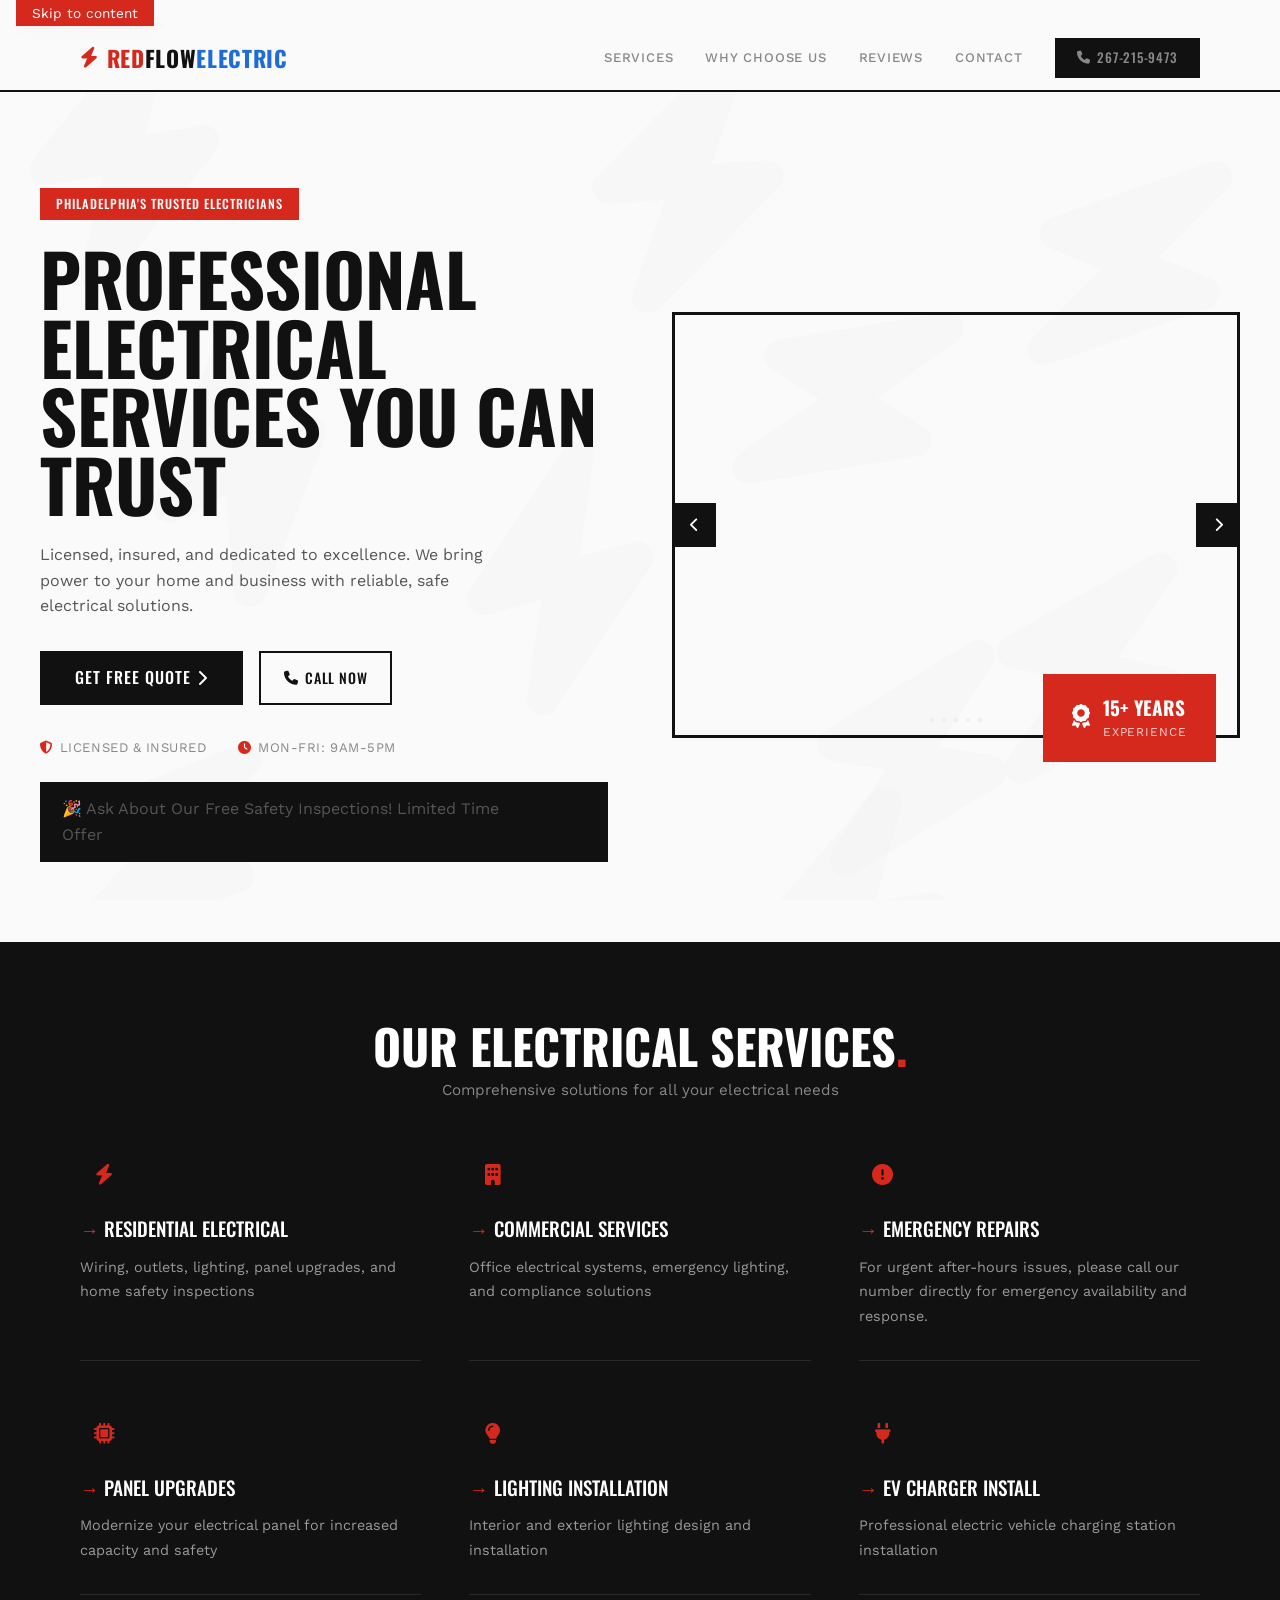
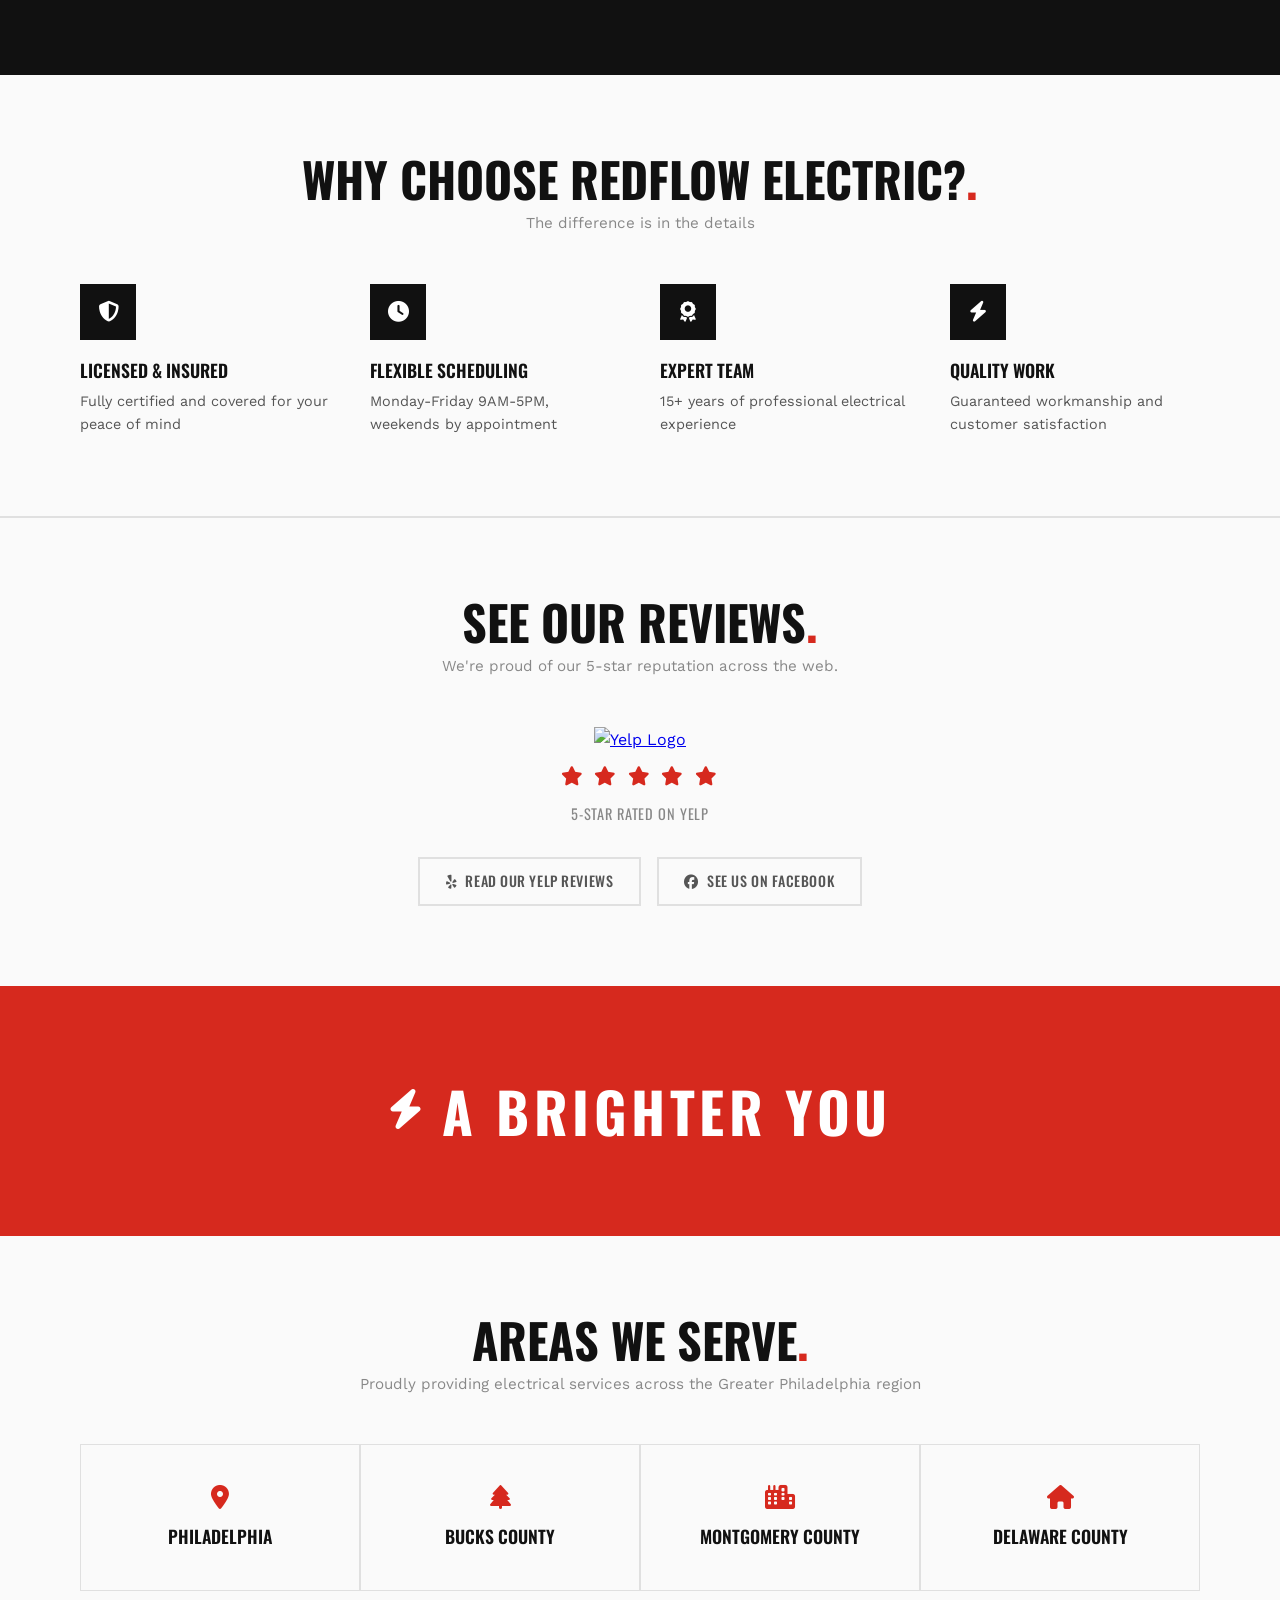
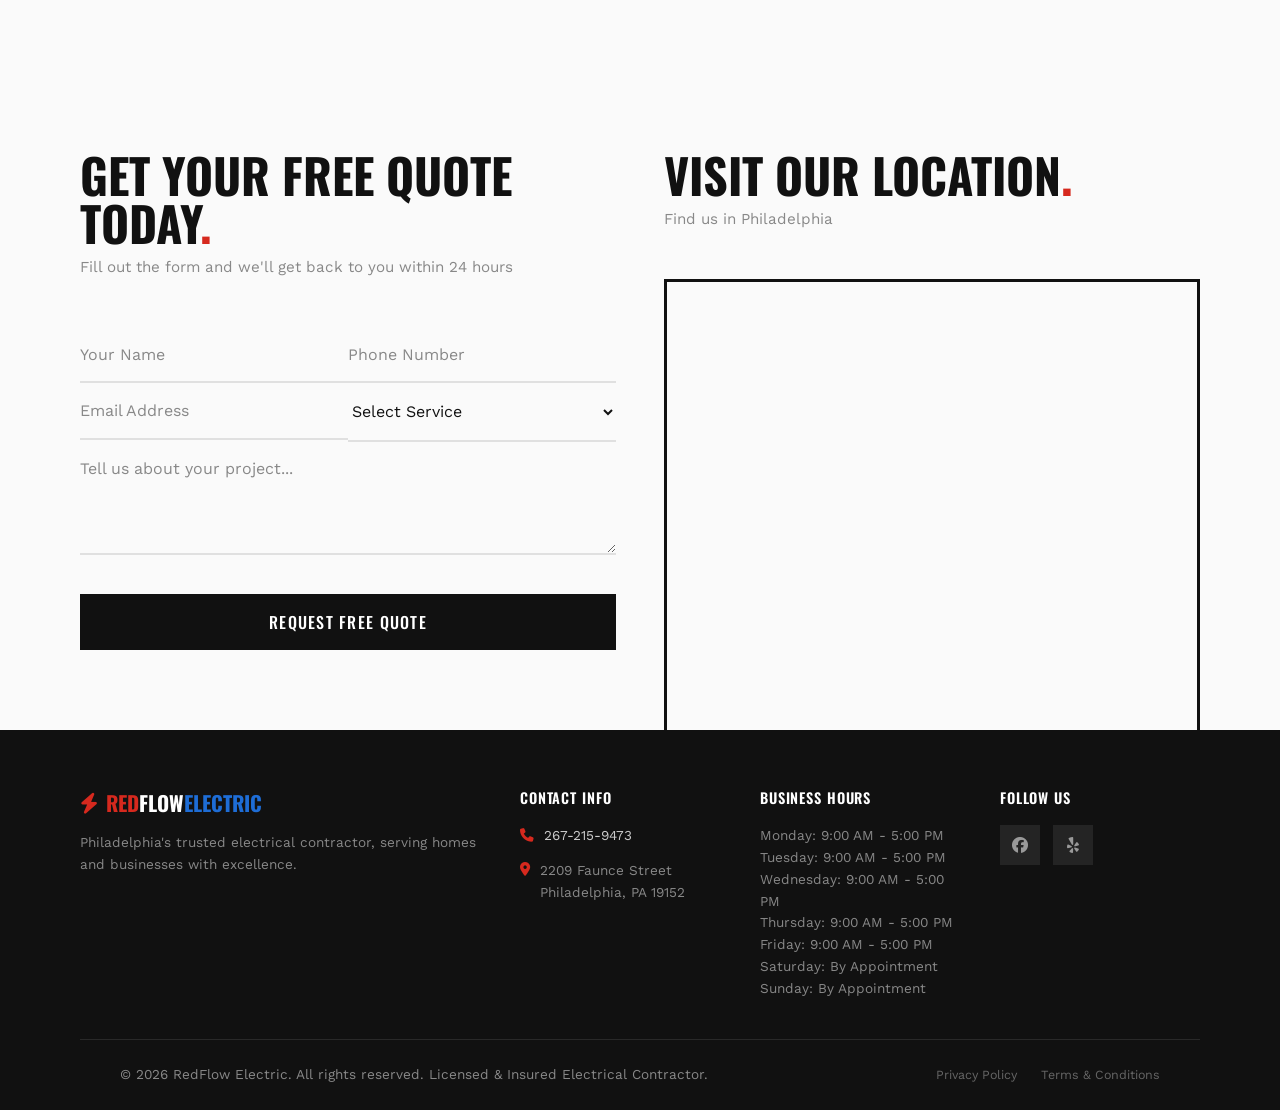
==== commit 9d5797da: "Update index.html" ====
--- a/index.html
+++ b/index.html
@@ -33,7 +33,7 @@
     <link rel="stylesheet" href="https://cdnjs.cloudflare.com/ajax/libs/font-awesome/6.4.0/css/all.min.css">
 
     <!-- Stylesheet -->
-    <link rel="stylesheet" href="editorial.css">
+    <link rel="stylesheet" href="bold.css">
 
     <!-- Structured Data -->
     <script type="application/ld+json">
--- a/bold.css
+++ b/bold.css
@@ -0,0 +1,517 @@
+@import url('https://fonts.googleapis.com/css2?family=Oswald:wght@400;500;600;700&family=Work+Sans:wght@400;500;600&display=swap');
+
+*, *::before, *::after { margin: 0; padding: 0; box-sizing: border-box; }
+
+:root {
+  --bg: #fafafa;
+  --black: #111;
+  --dark: #1a1a1a;
+  --surface: #fff;
+  --text: #555;
+  --muted: #888;
+  --red: #d6291e;
+  --red-light: rgba(214,41,30,0.08);
+  --blue: #1e6dd6;
+  --rule: #e0e0e0;
+  --radius: 0;
+  --nav-height: 64px;
+}
+
+html { scroll-behavior: smooth; scroll-padding-top: var(--nav-height); }
+
+body {
+  font-family: 'Work Sans', sans-serif;
+  background: var(--bg);
+  color: var(--text);
+  font-size: 16px;
+  line-height: 1.6;
+  overflow-x: hidden;
+}
+
+.sr-only {
+  position: absolute; width: 1px; height: 1px;
+  padding: 0; margin: -1px; overflow: hidden;
+  clip: rect(0,0,0,0); border: 0;
+}
+
+.skip-to-content {
+  position: fixed; top: -100%; left: 1rem; z-index: 9999;
+  background: var(--red); color: #fff; padding: 0.5rem 1rem;
+  text-decoration: none; font-size: 0.85rem;
+}
+.skip-to-content:focus { top: 1rem; }
+
+.red { color: var(--red); }
+.blue { color: var(--blue); }
+
+/* ---- background bolts ---- */
+.background-bolts-container {
+  position: fixed; inset: 0; z-index: 0; pointer-events: none; overflow: hidden;
+}
+.background-bolts-container i {
+  position: absolute; font-size: 16rem; color: var(--rule); opacity: 0.1;
+}
+.background-bolts-container i:nth-child(1) { top: 3%; left: 1%; transform: rotate(-10deg); }
+.background-bolts-container i:nth-child(2) { top: 15%; right: 3%; transform: rotate(22deg); }
+.background-bolts-container i:nth-child(3) { top: 38%; left: 10%; transform: rotate(-28deg); }
+.background-bolts-container i:nth-child(4) { top: 60%; right: 6%; transform: rotate(12deg); }
+.background-bolts-container i:nth-child(5) { top: 80%; left: 4%; transform: rotate(20deg); }
+.background-bolts-container i:nth-child(6) { top: 6%; left: 45%; transform: rotate(-4deg); }
+.background-bolts-container i:nth-child(7) { top: 30%; right: 25%; transform: rotate(32deg); }
+.background-bolts-container i:nth-child(8) { top: 50%; left: 35%; transform: rotate(-15deg); }
+.background-bolts-container i:nth-child(9) { top: 70%; right: 20%; transform: rotate(10deg); }
+.background-bolts-container i:nth-child(10) { top: 88%; left: 58%; transform: rotate(-8deg); }
+
+body > *:not(.background-bolts-container) { position: relative; z-index: 1; }
+
+/* ---- nav ---- */
+nav {
+  position: sticky; top: 0; z-index: 100;
+  background: rgba(250,250,250,0.95); backdrop-filter: blur(10px);
+  border-bottom: 2px solid var(--black);
+}
+.nav-container {
+  max-width: 1200px; margin: 0 auto;
+  display: flex; justify-content: space-between; align-items: center;
+  padding: 0 2.5rem; height: var(--nav-height);
+}
+.logo {
+  display: flex; align-items: center; gap: 0.5rem;
+  text-decoration: none; font-family: 'Oswald', sans-serif;
+  font-weight: 700; font-size: 1.4rem; color: var(--black);
+  text-transform: uppercase; letter-spacing: 0.03em;
+}
+.logo i { color: var(--red); font-size: 1.3rem; }
+.nav-links { display: flex; align-items: center; gap: 2rem; }
+.nav-links a {
+  color: var(--muted); text-decoration: none;
+  font-size: 0.82rem; font-weight: 500;
+  text-transform: uppercase; letter-spacing: 0.06em;
+  transition: color 0.2s;
+}
+.nav-links a:hover { color: var(--black); }
+
+.btn-primary {
+  display: inline-flex; align-items: center; gap: 0.4rem;
+  padding: 0.6rem 1.4rem;
+  background: var(--black); color: #fff;
+  border: none;
+  text-decoration: none; font-family: 'Oswald', sans-serif;
+  font-size: 0.88rem; font-weight: 500;
+  text-transform: uppercase; letter-spacing: 0.06em;
+  cursor: pointer; transition: background 0.2s;
+}
+.btn-primary:hover { background: var(--red); }
+
+.btn-secondary {
+  display: inline-flex; align-items: center; gap: 0.4rem;
+  padding: 0.6rem 1.4rem;
+  background: transparent; color: var(--black);
+  border: 2px solid var(--black);
+  text-decoration: none; font-family: 'Oswald', sans-serif;
+  font-size: 0.88rem; font-weight: 500;
+  text-transform: uppercase; letter-spacing: 0.06em;
+  cursor: pointer; transition: all 0.2s;
+}
+.btn-secondary:hover { background: var(--black); color: #fff; }
+
+.btn-large { padding: 0.9rem 2.2rem; font-size: 1rem; }
+
+.mobile-menu-btn {
+  display: none; background: none; border: 2px solid var(--black);
+  color: var(--black); font-size: 1.2rem; padding: 0.35rem 0.55rem;
+  cursor: pointer;
+}
+.mobile-menu {
+  display: none; flex-direction: column;
+  background: var(--surface); border-top: 2px solid var(--black);
+}
+.mobile-menu.active { display: flex; }
+.mobile-menu a {
+  padding: 1rem 2.5rem; color: var(--black); text-decoration: none;
+  font-family: 'Oswald', sans-serif;
+  font-size: 1rem; font-weight: 500; text-transform: uppercase;
+  letter-spacing: 0.04em; border-bottom: 1px solid var(--rule);
+  transition: background 0.2s;
+}
+.mobile-menu a:hover { background: var(--bg); }
+.mobile-menu .btn-primary {
+  margin: 1rem 2.5rem; text-align: center; justify-content: center;
+}
+
+/* ---- hero ---- */
+.hero {
+  padding: 6rem 2.5rem 5rem;
+}
+.hero-container {
+  max-width: 1200px; margin: 0 auto;
+  display: grid; grid-template-columns: 1fr 1fr; gap: 4rem; align-items: center;
+}
+.badge {
+  display: inline-block; padding: 0.4rem 1rem;
+  background: var(--red); color: #fff;
+  font-family: 'Oswald', sans-serif;
+  font-size: 0.78rem; font-weight: 500;
+  text-transform: uppercase; letter-spacing: 0.08em;
+  margin-bottom: 1.5rem;
+}
+.hero-content h1 {
+  font-family: 'Oswald', sans-serif;
+  font-size: clamp(2.5rem, 6vw, 4.5rem);
+  font-weight: 700; color: var(--black);
+  text-transform: uppercase; line-height: 0.95;
+  margin-bottom: 1.5rem;
+}
+.hero-content p { font-size: 1rem; color: var(--text); margin-bottom: 2rem; max-width: 460px; }
+.hero-buttons { display: flex; gap: 1rem; flex-wrap: wrap; margin-bottom: 2rem; }
+.hero-features {
+  display: flex; gap: 2rem; font-size: 0.82rem; color: var(--muted);
+  text-transform: uppercase; letter-spacing: 0.04em;
+  margin-bottom: 1.5rem;
+}
+.hero-features div { display: flex; align-items: center; gap: 0.4rem; }
+.hero-features i { color: var(--red); }
+
+.offer-banner {
+  background: var(--black); color: #fff;
+  padding: 0.9rem 1.4rem; font-size: 0.88rem;
+}
+.offer-banner p { margin: 0; }
+
+/* slider */
+.hero-image { position: relative; }
+.hero-image-wrapper {
+  overflow: hidden; outline: 3px solid var(--black);
+  outline-offset: -3px;
+}
+.slider-container { position: relative; aspect-ratio: 4/3; }
+.slide { position: absolute; inset: 0; opacity: 0; transition: opacity 0.5s; }
+.slide.active { opacity: 1; }
+.slide img { width: 100%; height: 100%; object-fit: cover; cursor: pointer; }
+.slider-btn {
+  position: absolute; top: 50%; transform: translateY(-50%);
+  background: var(--black); border: none;
+  color: #fff; width: 44px; height: 44px;
+  display: flex; align-items: center; justify-content: center;
+  cursor: pointer; font-size: 0.9rem; z-index: 2; transition: background 0.2s;
+}
+.slider-btn:hover { background: var(--red); }
+.slider-prev { left: 0; }
+.slider-next { right: 0; }
+.slider-dots {
+  position: absolute; bottom: 1rem; left: 50%; transform: translateX(-50%);
+  display: flex; gap: 0.5rem; z-index: 2;
+}
+.slider-dots .dot {
+  width: 10px; height: 10px;
+  background: rgba(255,255,255,0.4); border: none;
+  cursor: pointer; transition: background 0.2s;
+}
+.slider-dots .dot.active { background: var(--red); }
+
+.experience-badge {
+  position: absolute; bottom: -1.5rem; right: 1.5rem;
+  display: flex; align-items: center; gap: 0.8rem;
+  background: var(--red); color: #fff; padding: 1.2rem 1.8rem;
+  z-index: 3;
+}
+.experience-icon { font-size: 1.5rem; color: #fff; }
+.experience-text h3 {
+  font-family: 'Oswald', sans-serif;
+  font-size: 1.2rem; font-weight: 700; text-transform: uppercase;
+}
+.experience-text p { font-size: 0.75rem; text-transform: uppercase; letter-spacing: 0.08em; opacity: 0.8; }
+
+/* ---- containers ---- */
+.container { max-width: 1200px; margin: 0 auto; padding: 0 2.5rem; }
+
+/* ---- section headers ---- */
+.section-header { text-align: center; margin-bottom: 3rem; }
+.section-header h2 {
+  font-family: 'Oswald', sans-serif;
+  font-size: clamp(1.8rem, 4vw, 3rem);
+  font-weight: 700; color: var(--black);
+  text-transform: uppercase; line-height: 1;
+  margin-bottom: 0.5rem;
+}
+.section-header h2::after { content: '.'; color: var(--red); }
+.section-header p { font-size: 0.95rem; color: var(--muted); }
+.section-header-left { text-align: left; }
+
+/* ---- services ---- */
+#services {
+  padding: 5rem 0;
+  background: var(--black); color: #ccc;
+}
+#services .section-header h2 { color: #fff; }
+#services .section-header p { color: #888; }
+.services-grid {
+  display: grid; grid-template-columns: repeat(auto-fit, minmax(300px, 1fr));
+  gap: 3rem;
+}
+.service-card {
+  padding: 0; background: transparent;
+  border-bottom: 1px solid rgba(255,255,255,0.1);
+  padding-bottom: 2rem;
+}
+.service-icon {
+  width: 48px; height: 48px;
+  display: flex; align-items: center; justify-content: center;
+  color: var(--red); font-size: 1.3rem; margin-bottom: 1rem;
+}
+.service-card h3 {
+  font-family: 'Oswald', sans-serif;
+  font-size: 1.2rem; font-weight: 500; text-transform: uppercase;
+  color: #fff; margin-bottom: 0.6rem;
+}
+.service-card h3::before { content: '→ '; color: var(--red); }
+.service-card p { font-size: 0.9rem; color: #999; line-height: 1.7; }
+
+/* ---- why us ---- */
+.why-us {
+  padding: 5rem 0;
+  border-bottom: 2px solid var(--rule);
+}
+.features-grid {
+  display: grid; grid-template-columns: repeat(auto-fit, minmax(220px, 1fr));
+  gap: 2.5rem;
+}
+.feature-icon {
+  width: 56px; height: 56px;
+  display: flex; align-items: center; justify-content: center;
+  background: var(--black); color: #fff;
+  font-size: 1.3rem; margin-bottom: 1rem;
+}
+.features-grid h3 {
+  font-family: 'Oswald', sans-serif;
+  font-size: 1.1rem; font-weight: 600; text-transform: uppercase;
+  color: var(--black); margin-bottom: 0.4rem;
+}
+.features-grid p { font-size: 0.9rem; }
+
+/* ---- reviews ---- */
+.reviews { padding: 5rem 0; }
+.reviews-container { text-align: center; }
+.yelp-badge {
+  display: inline-flex; flex-direction: column; align-items: center;
+  gap: 0.6rem; margin-bottom: 2rem;
+}
+.yelp-badge img { height: 32px; }
+.stars { color: var(--red); font-size: 1.2rem; letter-spacing: 0.12em; }
+.yelp-badge p {
+  font-family: 'Oswald', sans-serif;
+  font-size: 0.9rem; text-transform: uppercase;
+  letter-spacing: 0.06em; color: var(--muted);
+}
+.social-proof-buttons { display: flex; gap: 1rem; justify-content: center; flex-wrap: wrap; }
+.btn-social {
+  display: inline-flex; align-items: center; gap: 0.5rem;
+  padding: 0.7rem 1.6rem; border: 2px solid var(--rule);
+  color: var(--text); background: transparent;
+  text-decoration: none; font-family: 'Oswald', sans-serif;
+  font-size: 0.88rem; font-weight: 500;
+  text-transform: uppercase; letter-spacing: 0.04em;
+  transition: all 0.2s;
+}
+.btn-yelp:hover { border-color: var(--red); color: var(--red); }
+.btn-facebook:hover { border-color: var(--blue); color: var(--blue); }
+
+/* ---- slogan ---- */
+#slogan {
+  padding: 5rem 2.5rem;
+  background: var(--red);
+}
+.slogan-container {
+  max-width: 1200px; margin: 0 auto;
+  display: flex; align-items: center; justify-content: center; gap: 1.2rem;
+}
+.slogan-icon { font-size: 2.5rem; color: #fff; }
+.slogan-text h2 {
+  font-family: 'Oswald', sans-serif;
+  font-size: clamp(2rem, 5vw, 3.5rem);
+  color: #fff; font-weight: 700; text-transform: uppercase;
+  letter-spacing: 0.08em;
+}
+
+/* ---- service areas ---- */
+#service-areas { padding: 5rem 0; }
+.areas-grid {
+  display: grid; grid-template-columns: repeat(auto-fit, minmax(200px, 1fr));
+  gap: 0;
+}
+.area-card {
+  padding: 2.5rem 1.5rem; text-align: center;
+  border: 1px solid var(--rule);
+  transition: all 0.2s;
+}
+.area-card:hover { background: var(--black); color: #fff; }
+.area-card i { font-size: 1.5rem; color: var(--red); margin-bottom: 0.8rem; display: block; }
+.area-card h3 {
+  font-family: 'Oswald', sans-serif;
+  font-size: 1.1rem; font-weight: 600; text-transform: uppercase;
+  color: var(--black);
+}
+.area-card:hover h3 { color: #fff; }
+
+/* ---- contact ---- */
+#contact { padding: 5rem 0; }
+.contact-grid {
+  display: grid; grid-template-columns: 1fr 1fr; gap: 3rem;
+}
+.form-wrapper {
+  display: flex; flex-direction: column; gap: 0;
+}
+.form-row {
+  display: grid; grid-template-columns: 1fr 1fr; gap: 0;
+}
+
+input, select, textarea {
+  width: 100%; padding: 1.1rem 0;
+  background: transparent; border: none;
+  border-bottom: 2px solid var(--rule);
+  font-family: inherit; font-size: 1rem; color: var(--black);
+  outline: none; transition: border-color 0.2s;
+}
+input:focus, select:focus, textarea:focus { border-color: var(--red); }
+input::placeholder, textarea::placeholder { color: var(--muted); }
+.form-row input, .form-row select {
+  margin-right: 1.5rem;
+}
+.form-row > div:last-child input,
+.form-row > div:last-child select { margin-right: 0; }
+textarea { min-height: 100px; resize: vertical; }
+
+.btn-submit {
+  display: inline-block; margin-top: 2rem;
+  padding: 1rem 2.5rem; border: none;
+  background: var(--black); color: #fff;
+  font-family: 'Oswald', sans-serif;
+  font-size: 1rem; font-weight: 500;
+  text-transform: uppercase; letter-spacing: 0.08em;
+  cursor: pointer; transition: background 0.2s;
+}
+.btn-submit:hover { background: var(--red); }
+
+.map-wrapper {
+  overflow: hidden; height: 100%; min-height: 300px;
+  outline: 3px solid var(--black); outline-offset: -3px;
+}
+.map-wrapper iframe { width: 100%; height: 100%; border: 0; }
+
+/* ---- footer ---- */
+footer {
+  background: var(--black); color: #999;
+  padding: 3.5rem 0 0;
+}
+.footer-grid {
+  display: grid; grid-template-columns: 2fr 1fr 1fr 1fr;
+  gap: 2.5rem; margin-bottom: 2.5rem;
+}
+.footer-logo {
+  display: flex; align-items: center; gap: 0.5rem;
+  font-family: 'Oswald', sans-serif;
+  font-weight: 700; font-size: 1.3rem; color: #fff;
+  text-transform: uppercase; margin-bottom: 0.8rem;
+}
+.footer-logo i { color: var(--red); }
+footer h3 {
+  font-family: 'Oswald', sans-serif;
+  font-size: 0.9rem; font-weight: 600; text-transform: uppercase;
+  letter-spacing: 0.06em; color: #fff; margin-bottom: 1rem;
+}
+footer p { font-size: 0.85rem; color: #888; line-height: 1.6; }
+.contact-item {
+  display: flex; align-items: flex-start; gap: 0.6rem;
+  margin-bottom: 0.8rem; font-size: 0.85rem;
+}
+.contact-item i { color: var(--red); margin-top: 0.2rem; }
+.contact-item a { color: #ccc; text-decoration: none; }
+.contact-item a:hover { color: var(--red); }
+.contact-item span { color: #888; }
+
+.footer-socials { display: flex; gap: 0.8rem; }
+.footer-socials a {
+  display: flex; align-items: center; justify-content: center;
+  width: 40px; height: 40px;
+  background: rgba(255,255,255,0.08); color: #999;
+  text-decoration: none; font-size: 1rem; transition: all 0.2s;
+}
+.footer-socials a:hover { background: var(--red); color: #fff; }
+
+.footer-bottom {
+  display: flex; justify-content: space-between; align-items: center;
+  padding: 1.5rem 2.5rem;
+  border-top: 1px solid rgba(255,255,255,0.1);
+  font-size: 0.78rem; color: #666;
+}
+.footer-links { display: flex; gap: 1.5rem; }
+.footer-links a { color: #666; text-decoration: none; font-size: 0.78rem; }
+.footer-links a:hover { color: var(--red); }
+
+/* ---- lightbox ---- */
+#lightbox {
+  display: none; position: fixed; inset: 0; z-index: 9999;
+  background: rgba(0,0,0,0.95);
+  justify-content: center; align-items: center; cursor: pointer;
+}
+#lightbox.active { display: flex; }
+#lightbox img { max-width: 90vw; max-height: 85vh; object-fit: contain; }
+.close-btn {
+  position: absolute; top: 1.5rem; right: 2rem;
+  background: none; border: none;
+  color: #fff; font-size: 2.5rem; cursor: pointer;
+}
+
+/* ---- legal pages ---- */
+.legal-section { padding: 4rem 0; }
+.legal-container {
+  max-width: 720px; margin: 0 auto; padding: 0 2.5rem;
+}
+.legal-container h1 {
+  font-family: 'Oswald', sans-serif;
+  font-size: 2.5rem; color: var(--black); text-transform: uppercase;
+  margin-bottom: 0.5rem;
+}
+.legal-container h2 {
+  font-family: 'Oswald', sans-serif;
+  font-size: 1.4rem; text-transform: uppercase;
+  color: var(--black); margin: 2.5rem 0 0.8rem;
+}
+.legal-container h3 { font-size: 1.05rem; color: var(--black); margin: 1.5rem 0 0.5rem; font-weight: 600; }
+.legal-container h4 { font-size: 0.95rem; color: var(--black); margin: 1rem 0 0.5rem; font-weight: 600; }
+.legal-container p { font-size: 0.92rem; margin-bottom: 0.8rem; }
+.legal-container ul { padding-left: 1.5rem; margin-bottom: 1rem; }
+.legal-container li { font-size: 0.92rem; margin-bottom: 0.5rem; }
+.legal-container a { color: var(--red); font-weight: 500; }
+
+/* ---- 404 ---- */
+.error-section {
+  display: flex; align-items: center; justify-content: center;
+  min-height: 60vh; padding: 4rem 2.5rem; text-align: center;
+}
+.error-icon { font-size: 4rem; color: var(--red); margin-bottom: 1.5rem; }
+.error-content h1 {
+  font-family: 'Oswald', sans-serif;
+  font-size: 8rem; color: var(--black); font-weight: 700;
+  text-transform: uppercase; line-height: 0.9; margin-bottom: 1rem;
+}
+.error-content p { font-size: 1rem; color: var(--muted); margin-bottom: 2rem; max-width: 400px; margin-left: auto; margin-right: auto; }
+
+/* ---- responsive ---- */
+@media (max-width: 1024px) {
+  .hero-container { grid-template-columns: 1fr; gap: 3rem; }
+  .contact-grid { grid-template-columns: 1fr; }
+  .footer-grid { grid-template-columns: 1fr 1fr; }
+}
+
+@media (max-width: 768px) {
+  .nav-links { display: none; }
+  .mobile-menu-btn { display: block; }
+  .footer-grid { grid-template-columns: 1fr; }
+  .form-row { grid-template-columns: 1fr; }
+  .form-row input, .form-row select { margin-right: 0; }
+  .services-grid { grid-template-columns: 1fr; }
+  .hero { padding: 4rem 1.5rem 3rem; }
+  .hero-features { flex-direction: column; gap: 0.6rem; }
+  .footer-bottom { flex-direction: column; gap: 0.8rem; text-align: center; }
+}
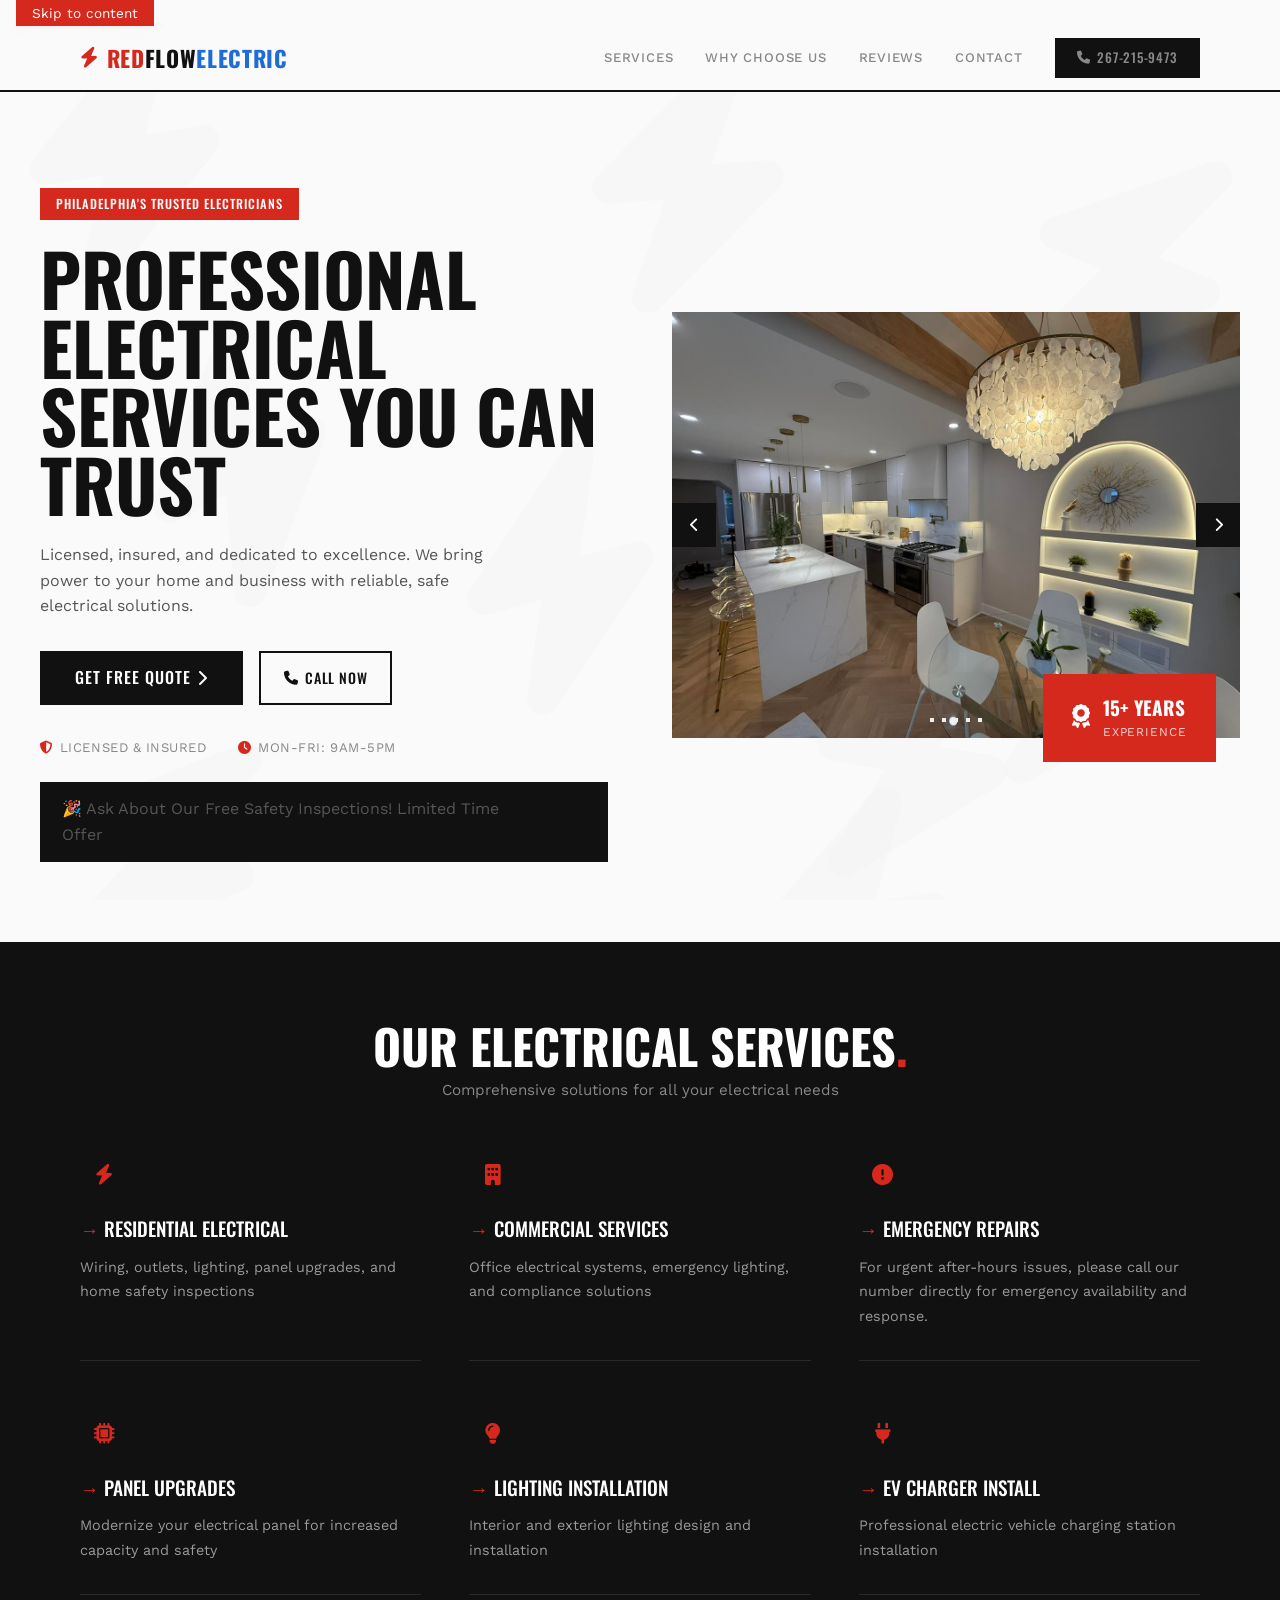
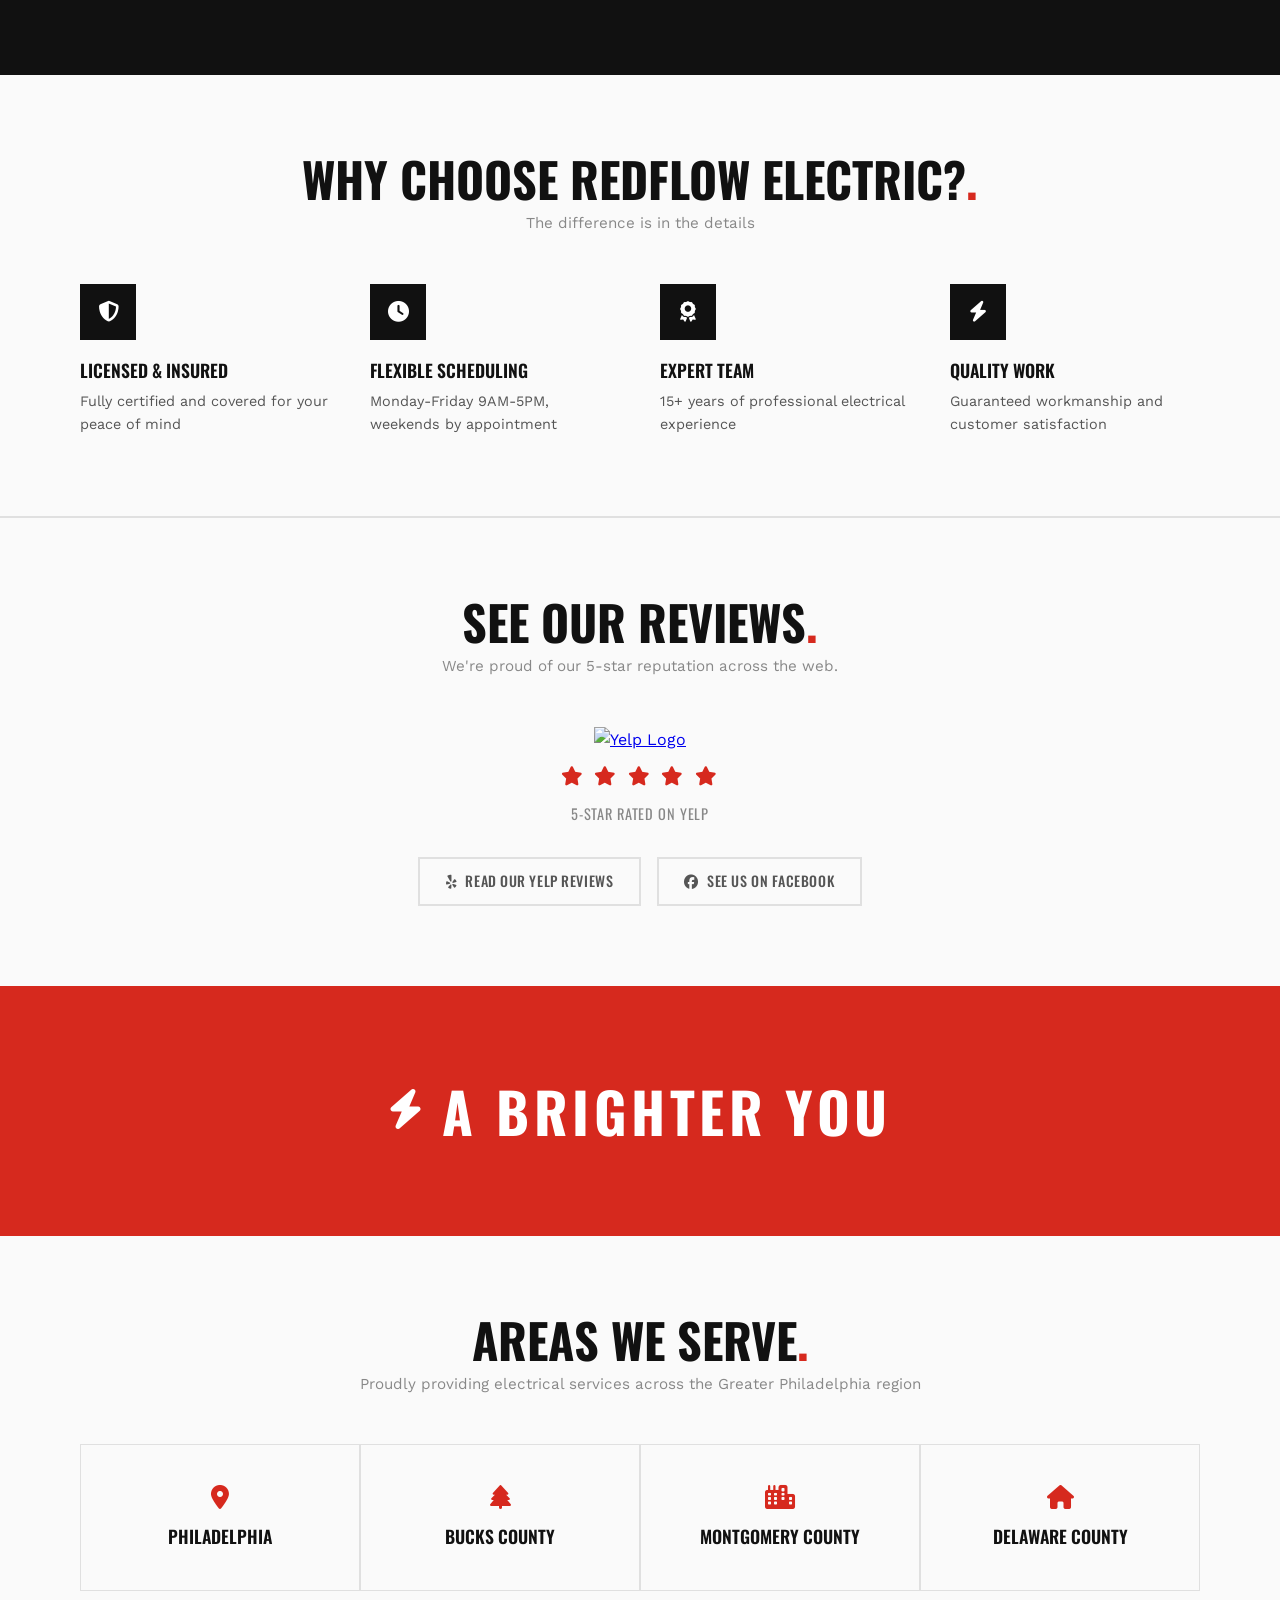
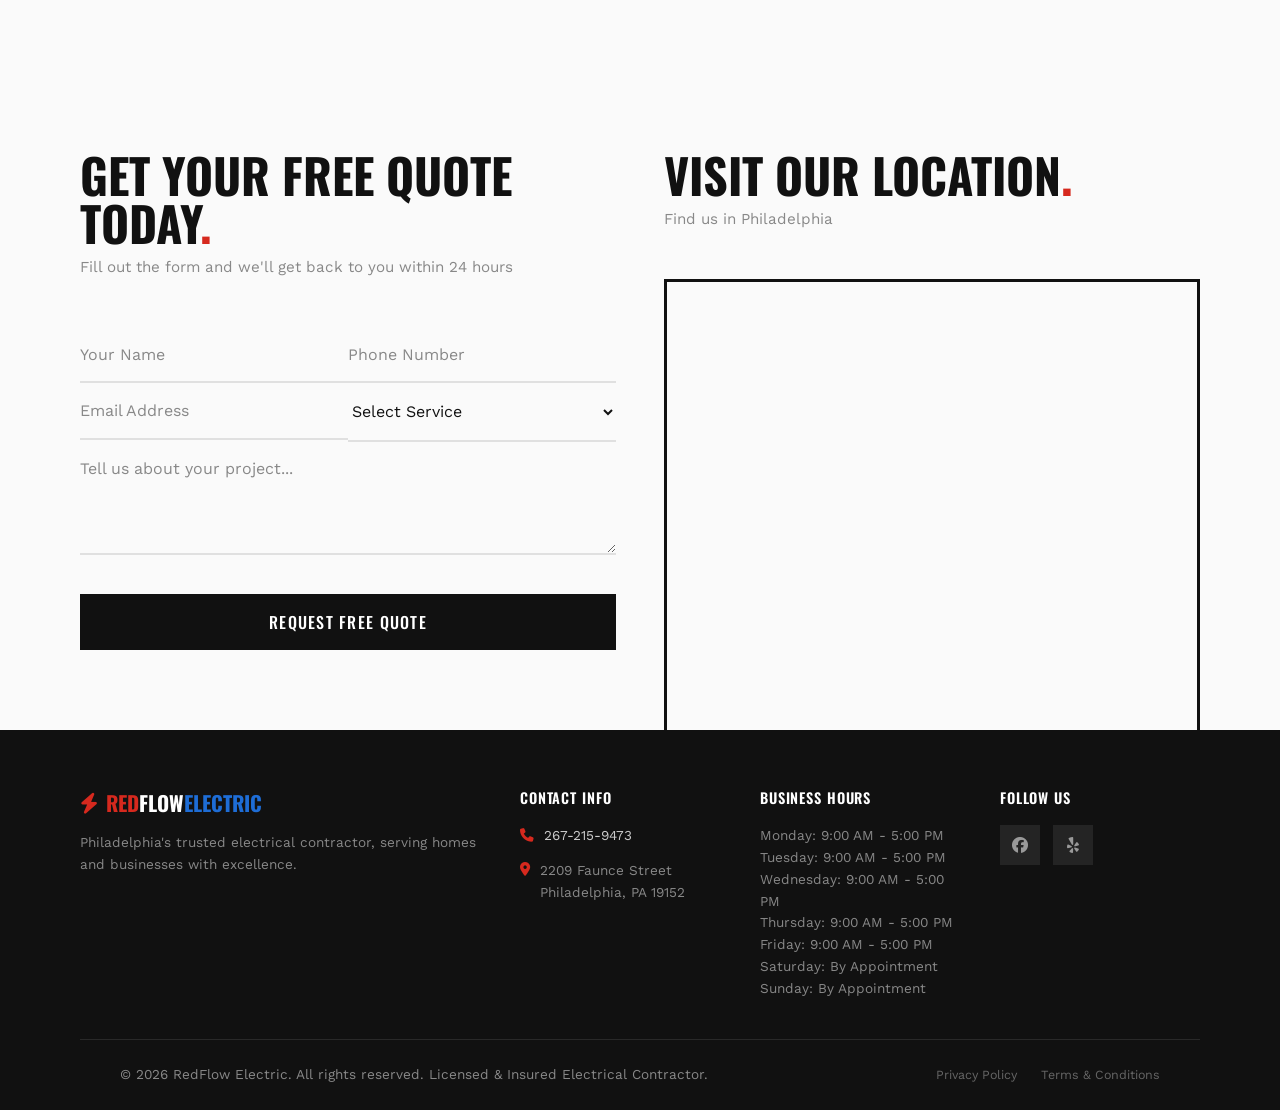
==== commit e6855926: "Update index.html" ====
--- a/index.html
+++ b/index.html
@@ -161,7 +161,7 @@
                 <div class="hero-image">
                     <div class="hero-image-wrapper">
                         <div class="slider-container">
-                            <div class="slide fade-animation" onclick="openLightbox(this)">
+                            <div class="slide fade-animation active" onclick="openLightbox(this)">
                                 <img src="images/image1.jpg" alt="Completed electrical panel upgrade">
                             </div>
                             <div class="slide fade-animation" onclick="openLightbox(this)">
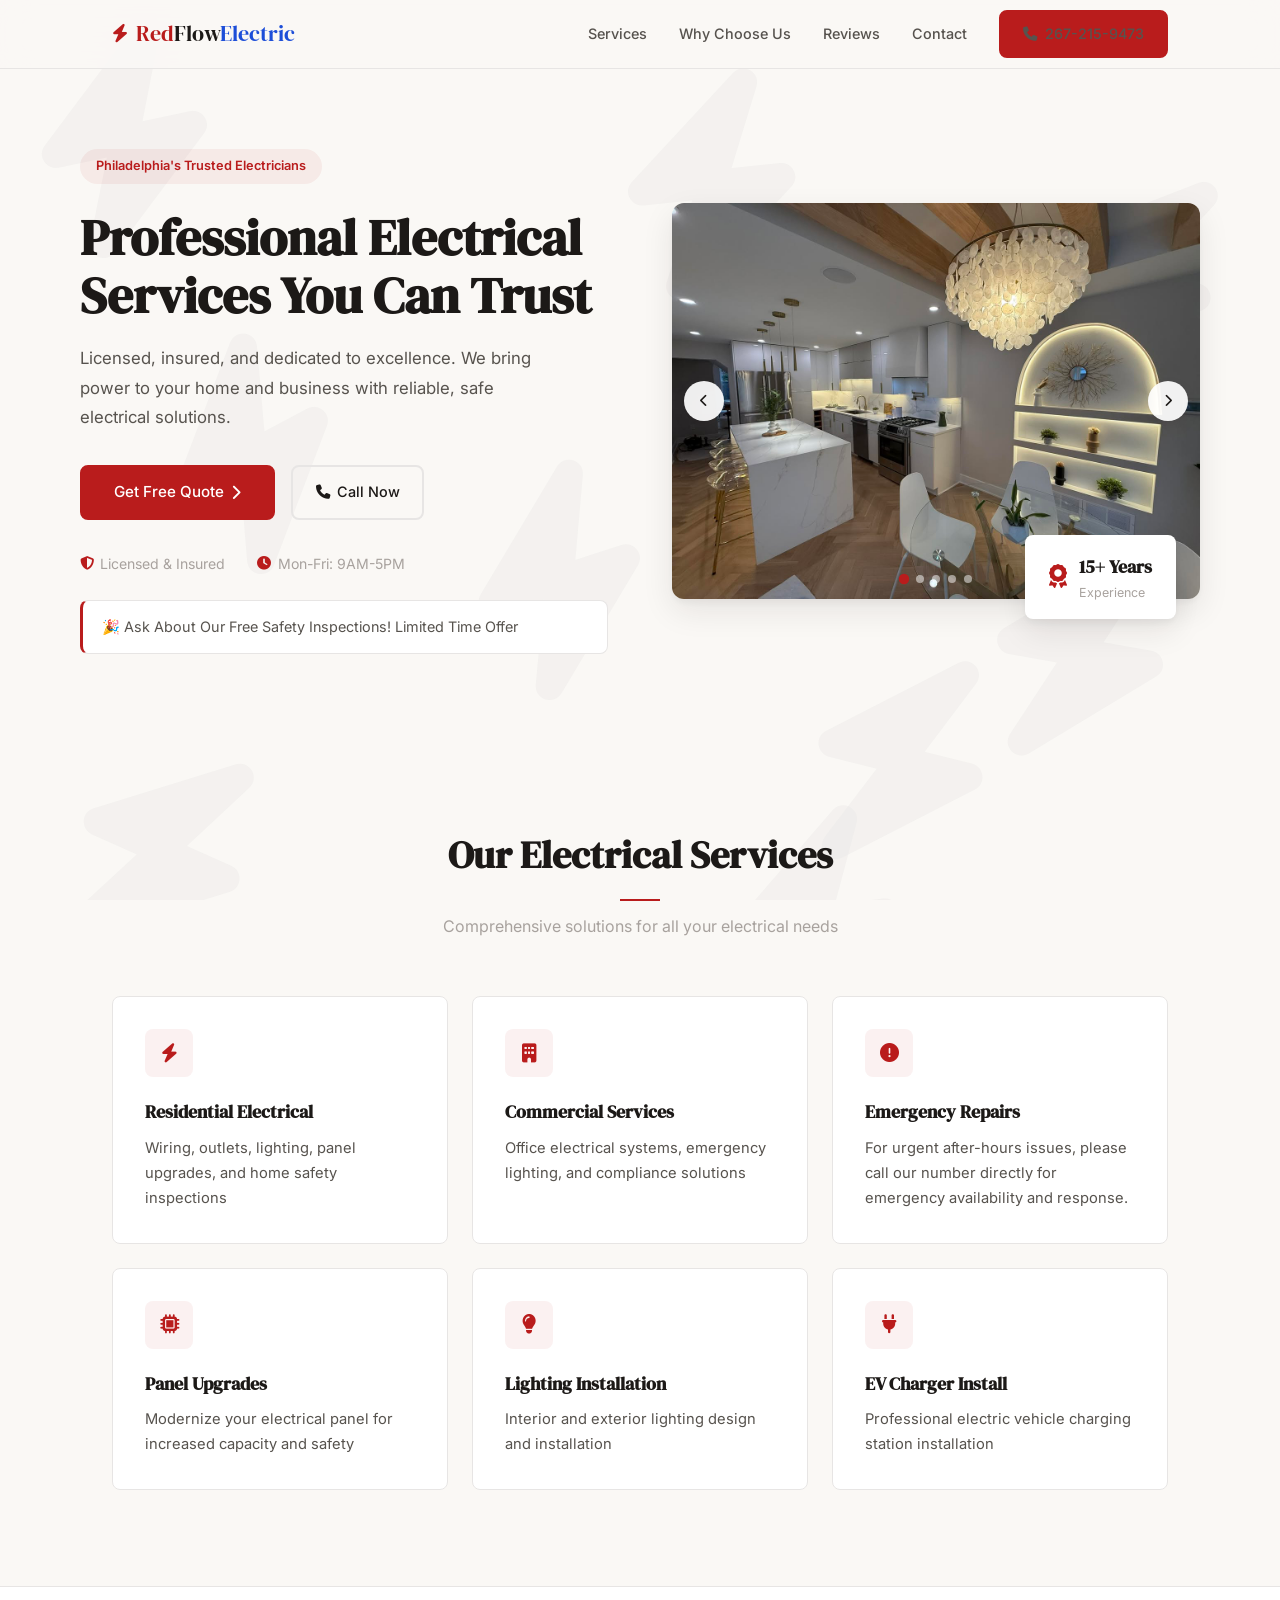
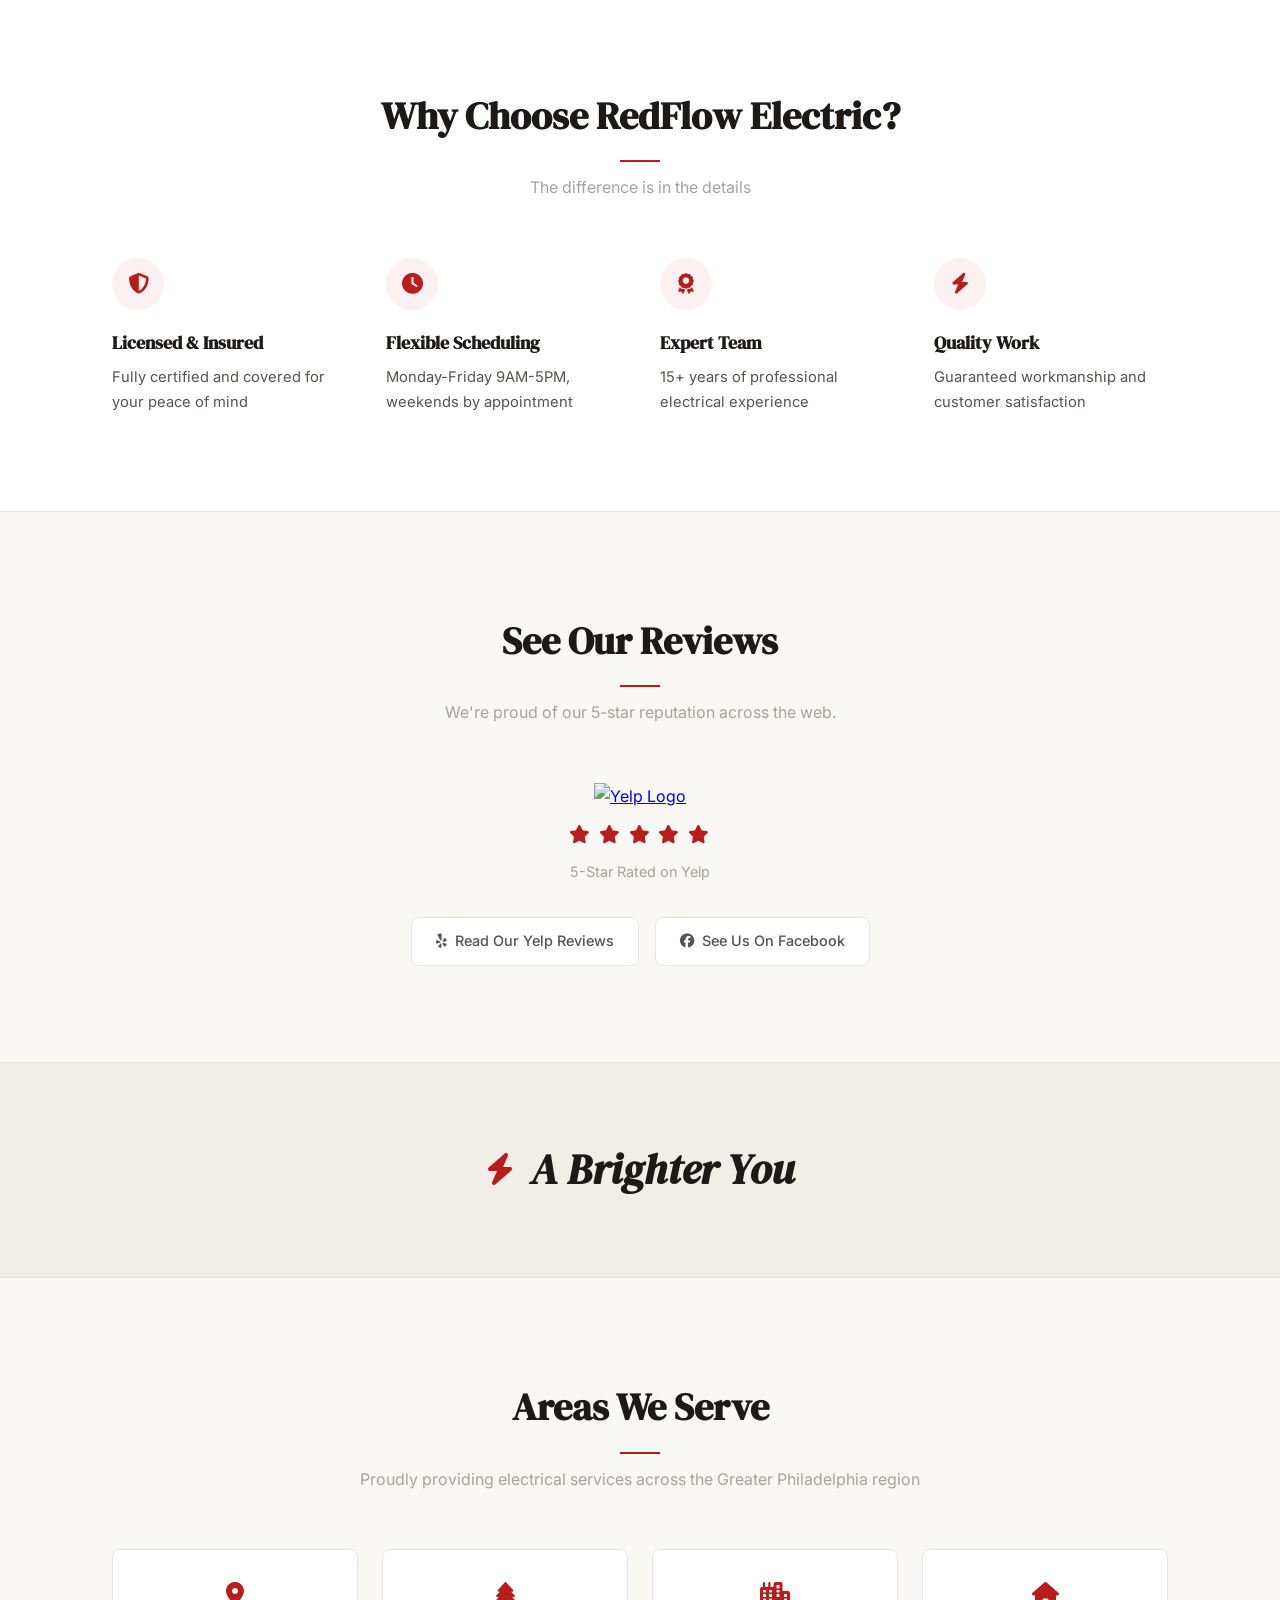
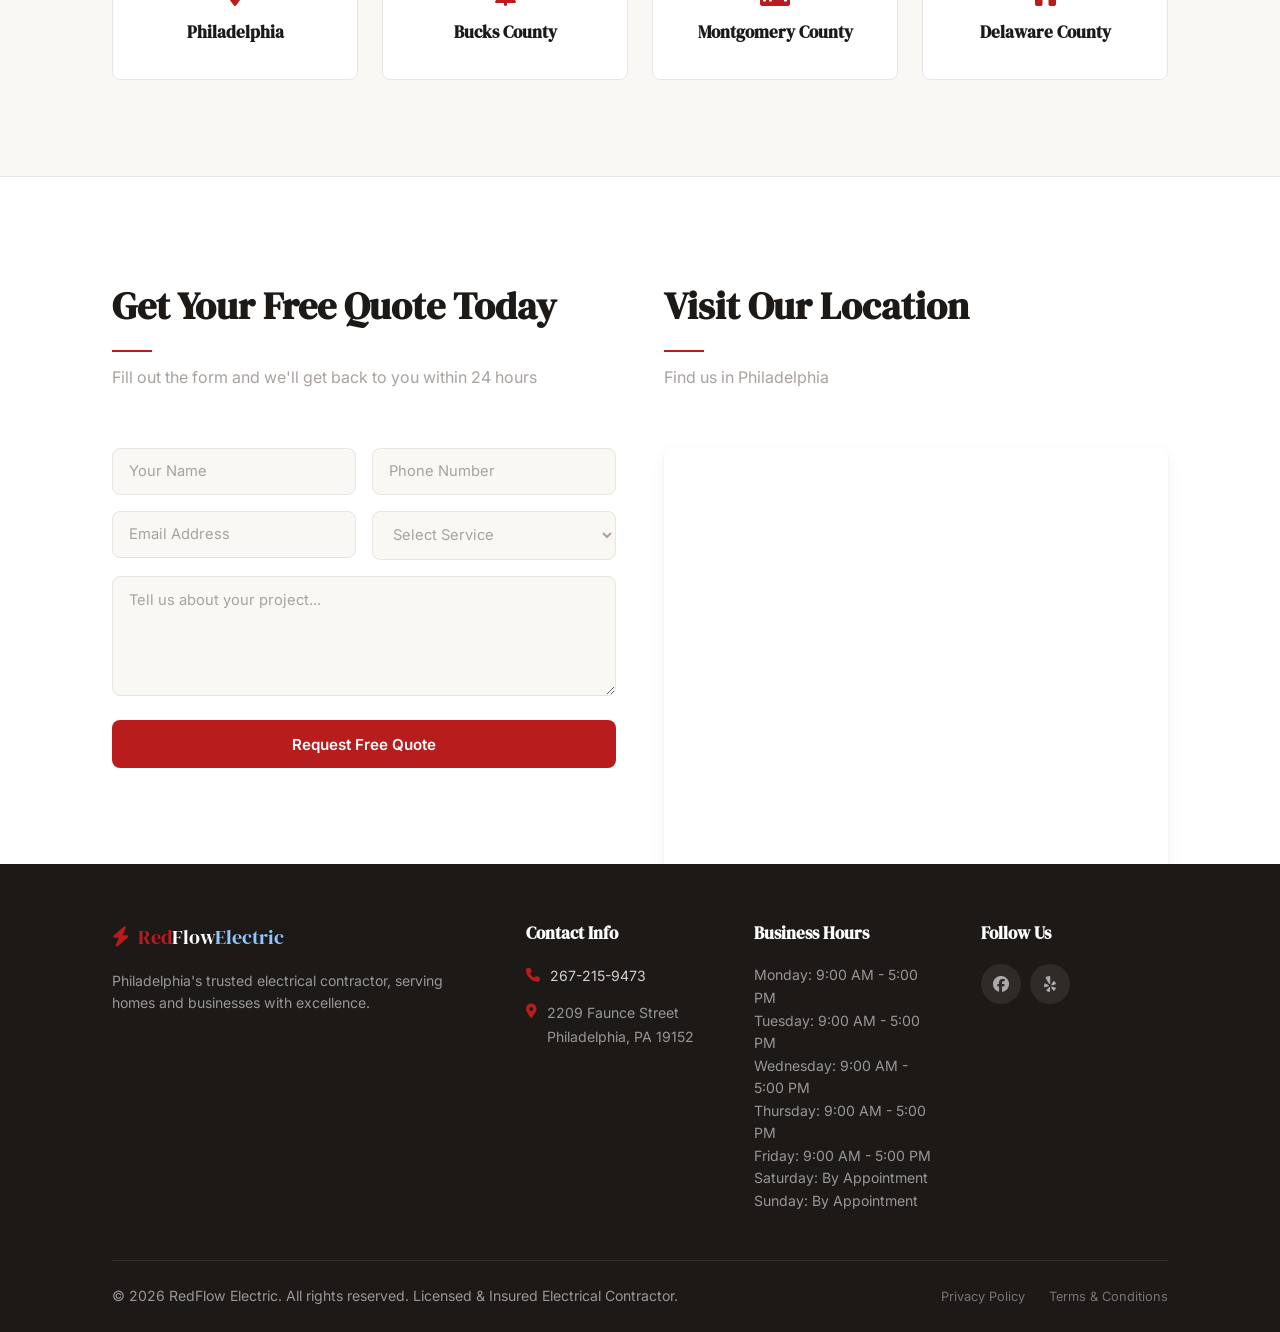
==== commit 48cbb6ba: "Update index.html" ====
--- a/index.html
+++ b/index.html
@@ -75,8 +75,6 @@
     </script>
 </head>
 <body>
-    <a href="#main-content" class="skip-to-content">Skip to content</a>
-
     <div class="background-bolts-container">
         <i class="fas fa-bolt"></i>
         <i class="fas fa-bolt"></i>
--- a/bold.css
+++ b/bold.css
@@ -1,517 +1,471 @@
-@import url('https://fonts.googleapis.com/css2?family=Oswald:wght@400;500;600;700&family=Work+Sans:wght@400;500;600&display=swap');
+@import url('https://fonts.googleapis.com/css2?family=DM+Serif+Display:ital@0;1&family=Inter:wght@400;500;600&display=swap');
 
 *, *::before, *::after { margin: 0; padding: 0; box-sizing: border-box; }
 
 :root {
-  --bg: #fafafa;
-  --black: #111;
-  --dark: #1a1a1a;
-  --surface: #fff;
-  --text: #555;
-  --muted: #888;
-  --red: #d6291e;
-  --red-light: rgba(214,41,30,0.08);
-  --blue: #1e6dd6;
-  --rule: #e0e0e0;
-  --radius: 0;
-  --nav-height: 64px;
+    --bg: #faf8f5;
+    --surface: #ffffff;
+    --surface-alt: #f1ede7;
+    --heading: #1c1917;
+    --text: #57534e;
+    --muted: #a8a29e;
+    --red: #b91c1c;
+    --red-hover: #991b1b;
+    --red-light: rgba(185, 28, 28, 0.06);
+    --blue: #1d4ed8;
+    --border: #e7e5e4;
+    --shadow-sm: 0 1px 2px rgba(28,25,23,0.05);
+    --shadow: 0 1px 3px rgba(28,25,23,0.05), 0 6px 16px rgba(28,25,23,0.06);
+    --shadow-lg: 0 4px 6px rgba(28,25,23,0.04), 0 12px 32px rgba(28,25,23,0.09);
+    --radius: 8px;
+    --nav-height: 68px;
+    --container: 1120px;
 }
 
 html { scroll-behavior: smooth; scroll-padding-top: var(--nav-height); }
 
 body {
-  font-family: 'Work Sans', sans-serif;
-  background: var(--bg);
-  color: var(--text);
-  font-size: 16px;
-  line-height: 1.6;
-  overflow-x: hidden;
-}
-
+    font-family: 'Inter', -apple-system, BlinkMacSystemFont, sans-serif;
+    background: var(--bg); color: var(--text);
+    font-size: 16px; line-height: 1.7;
+    overflow-x: hidden;
+    -webkit-font-smoothing: antialiased;
+}
+
+/* -- Utilities -- */
 .sr-only {
-  position: absolute; width: 1px; height: 1px;
-  padding: 0; margin: -1px; overflow: hidden;
-  clip: rect(0,0,0,0); border: 0;
-}
-
+    position: absolute; width: 1px; height: 1px; padding: 0; margin: -1px;
+    overflow: hidden; clip: rect(0,0,0,0); white-space: nowrap; border: 0;
+}
 .skip-to-content {
-  position: fixed; top: -100%; left: 1rem; z-index: 9999;
-  background: var(--red); color: #fff; padding: 0.5rem 1rem;
-  text-decoration: none; font-size: 0.85rem;
+    position: fixed; top: -100%; left: 1rem; z-index: 9999;
+    background: var(--red); color: #fff; padding: 0.6rem 1.2rem;
+    border-radius: var(--radius); text-decoration: none;
+    font-size: 0.875rem; font-weight: 500; transition: top 0.2s;
 }
 .skip-to-content:focus { top: 1rem; }
-
 .red { color: var(--red); }
 .blue { color: var(--blue); }
 
-/* ---- background bolts ---- */
+/* -- Background Bolts -- */
 .background-bolts-container {
-  position: fixed; inset: 0; z-index: 0; pointer-events: none; overflow: hidden;
+    position: fixed; inset: 0; z-index: 0;
+    pointer-events: none; overflow: hidden;
 }
 .background-bolts-container i {
-  position: absolute; font-size: 16rem; color: var(--rule); opacity: 0.1;
-}
-.background-bolts-container i:nth-child(1) { top: 3%; left: 1%; transform: rotate(-10deg); }
-.background-bolts-container i:nth-child(2) { top: 15%; right: 3%; transform: rotate(22deg); }
-.background-bolts-container i:nth-child(3) { top: 38%; left: 10%; transform: rotate(-28deg); }
-.background-bolts-container i:nth-child(4) { top: 60%; right: 6%; transform: rotate(12deg); }
-.background-bolts-container i:nth-child(5) { top: 80%; left: 4%; transform: rotate(20deg); }
-.background-bolts-container i:nth-child(6) { top: 6%; left: 45%; transform: rotate(-4deg); }
-.background-bolts-container i:nth-child(7) { top: 30%; right: 25%; transform: rotate(32deg); }
-.background-bolts-container i:nth-child(8) { top: 50%; left: 35%; transform: rotate(-15deg); }
-.background-bolts-container i:nth-child(9) { top: 70%; right: 20%; transform: rotate(10deg); }
-.background-bolts-container i:nth-child(10) { top: 88%; left: 58%; transform: rotate(-8deg); }
-
+    position: absolute; font-size: 14rem; color: var(--border); opacity: 0.35;
+}
+.background-bolts-container i:nth-child(1)  { top: 3%;  left: 2%;  transform: rotate(-12deg); }
+.background-bolts-container i:nth-child(2)  { top: 18%; right: 4%; transform: rotate(20deg); }
+.background-bolts-container i:nth-child(3)  { top: 38%; left: 12%; transform: rotate(-28deg); }
+.background-bolts-container i:nth-child(4)  { top: 60%; right: 8%; transform: rotate(10deg); }
+.background-bolts-container i:nth-child(5)  { top: 82%; left: 5%;  transform: rotate(24deg); }
+.background-bolts-container i:nth-child(6)  { top: 8%;  left: 48%; transform: rotate(-6deg); }
+.background-bolts-container i:nth-child(7)  { top: 30%; right: 28%; transform: rotate(32deg); }
+.background-bolts-container i:nth-child(8)  { top: 52%; left: 36%; transform: rotate(-18deg); }
+.background-bolts-container i:nth-child(9)  { top: 72%; right: 22%; transform: rotate(14deg); }
+.background-bolts-container i:nth-child(10) { top: 90%; left: 56%; transform: rotate(-8deg); }
 body > *:not(.background-bolts-container) { position: relative; z-index: 1; }
 
-/* ---- nav ---- */
+/* -- Navigation -- */
 nav {
-  position: sticky; top: 0; z-index: 100;
-  background: rgba(250,250,250,0.95); backdrop-filter: blur(10px);
-  border-bottom: 2px solid var(--black);
+    position: sticky; top: 0; z-index: 100;
+    background: rgba(250, 248, 245, 0.88);
+    backdrop-filter: blur(16px); -webkit-backdrop-filter: blur(16px);
+    border-bottom: 1px solid var(--border);
 }
 .nav-container {
-  max-width: 1200px; margin: 0 auto;
-  display: flex; justify-content: space-between; align-items: center;
-  padding: 0 2.5rem; height: var(--nav-height);
+    max-width: var(--container); margin: 0 auto;
+    display: flex; justify-content: space-between; align-items: center;
+    padding: 0 2rem; height: var(--nav-height);
 }
 .logo {
-  display: flex; align-items: center; gap: 0.5rem;
-  text-decoration: none; font-family: 'Oswald', sans-serif;
-  font-weight: 700; font-size: 1.4rem; color: var(--black);
-  text-transform: uppercase; letter-spacing: 0.03em;
-}
-.logo i { color: var(--red); font-size: 1.3rem; }
+    display: flex; align-items: center; gap: 0.5rem;
+    text-decoration: none; font-family: 'DM Serif Display', serif;
+    font-size: 1.35rem; color: var(--heading);
+}
+.logo i { color: var(--red); font-size: 1.15rem; }
 .nav-links { display: flex; align-items: center; gap: 2rem; }
 .nav-links a {
-  color: var(--muted); text-decoration: none;
-  font-size: 0.82rem; font-weight: 500;
-  text-transform: uppercase; letter-spacing: 0.06em;
-  transition: color 0.2s;
-}
-.nav-links a:hover { color: var(--black); }
-
+    color: var(--text); text-decoration: none;
+    font-size: 0.9rem; font-weight: 500; transition: color 0.2s;
+}
+.nav-links a:hover { color: var(--heading); }
+
+/* -- Buttons -- */
 .btn-primary {
-  display: inline-flex; align-items: center; gap: 0.4rem;
-  padding: 0.6rem 1.4rem;
-  background: var(--black); color: #fff;
-  border: none;
-  text-decoration: none; font-family: 'Oswald', sans-serif;
-  font-size: 0.88rem; font-weight: 500;
-  text-transform: uppercase; letter-spacing: 0.06em;
-  cursor: pointer; transition: background 0.2s;
-}
-.btn-primary:hover { background: var(--red); }
-
+    display: inline-flex; align-items: center; gap: 0.45rem;
+    padding: 0.6rem 1.4rem; background: var(--red); color: #fff;
+    border: 2px solid var(--red); border-radius: var(--radius);
+    text-decoration: none; font-family: inherit;
+    font-size: 0.9rem; font-weight: 500;
+    cursor: pointer; transition: all 0.25s;
+}
+.btn-primary:hover { background: var(--red-hover); border-color: var(--red-hover); }
 .btn-secondary {
-  display: inline-flex; align-items: center; gap: 0.4rem;
-  padding: 0.6rem 1.4rem;
-  background: transparent; color: var(--black);
-  border: 2px solid var(--black);
-  text-decoration: none; font-family: 'Oswald', sans-serif;
-  font-size: 0.88rem; font-weight: 500;
-  text-transform: uppercase; letter-spacing: 0.06em;
-  cursor: pointer; transition: all 0.2s;
-}
-.btn-secondary:hover { background: var(--black); color: #fff; }
-
-.btn-large { padding: 0.9rem 2.2rem; font-size: 1rem; }
-
+    display: inline-flex; align-items: center; gap: 0.45rem;
+    padding: 0.6rem 1.4rem; background: transparent; color: var(--heading);
+    border: 2px solid var(--border); border-radius: var(--radius);
+    text-decoration: none; font-family: inherit;
+    font-size: 0.9rem; font-weight: 500;
+    cursor: pointer; transition: all 0.25s;
+}
+.btn-secondary:hover { border-color: var(--heading); background: var(--surface); }
+.btn-large { padding: 0.8rem 2rem; font-size: 0.95rem; }
+
+/* -- Mobile Menu -- */
 .mobile-menu-btn {
-  display: none; background: none; border: 2px solid var(--black);
-  color: var(--black); font-size: 1.2rem; padding: 0.35rem 0.55rem;
-  cursor: pointer;
-}
+    display: none; background: none; border: 1px solid var(--border);
+    border-radius: var(--radius); color: var(--heading); font-size: 1.25rem;
+    padding: 0.4rem 0.6rem; cursor: pointer; transition: background 0.2s;
+}
+.mobile-menu-btn:hover { background: var(--surface-alt); }
 .mobile-menu {
-  display: none; flex-direction: column;
-  background: var(--surface); border-top: 2px solid var(--black);
+    display: none; flex-direction: column; background: var(--surface);
+    border-top: 1px solid var(--border); box-shadow: var(--shadow-lg);
 }
 .mobile-menu.active { display: flex; }
 .mobile-menu a {
-  padding: 1rem 2.5rem; color: var(--black); text-decoration: none;
-  font-family: 'Oswald', sans-serif;
-  font-size: 1rem; font-weight: 500; text-transform: uppercase;
-  letter-spacing: 0.04em; border-bottom: 1px solid var(--rule);
-  transition: background 0.2s;
-}
-.mobile-menu a:hover { background: var(--bg); }
-.mobile-menu .btn-primary {
-  margin: 1rem 2.5rem; text-align: center; justify-content: center;
-}
-
-/* ---- hero ---- */
-.hero {
-  padding: 6rem 2.5rem 5rem;
-}
+    padding: 1rem 2rem; color: var(--text); text-decoration: none;
+    font-size: 0.95rem; font-weight: 500;
+    border-bottom: 1px solid var(--border); transition: background 0.2s;
+}
+.mobile-menu a:hover { background: var(--bg); color: var(--heading); }
+.mobile-menu .btn-primary { margin: 1rem 2rem; text-align: center; justify-content: center; }
+
+/* -- Hero -- */
+.hero { padding: 5rem 2rem 4.5rem; }
 .hero-container {
-  max-width: 1200px; margin: 0 auto;
-  display: grid; grid-template-columns: 1fr 1fr; gap: 4rem; align-items: center;
+    max-width: var(--container); margin: 0 auto;
+    display: grid; grid-template-columns: 1fr 1fr; gap: 4rem; align-items: center;
 }
 .badge {
-  display: inline-block; padding: 0.4rem 1rem;
-  background: var(--red); color: #fff;
-  font-family: 'Oswald', sans-serif;
-  font-size: 0.78rem; font-weight: 500;
-  text-transform: uppercase; letter-spacing: 0.08em;
-  margin-bottom: 1.5rem;
+    display: inline-block; padding: 0.4rem 1rem;
+    background: var(--red-light); color: var(--red); border-radius: 100px;
+    font-size: 0.8rem; font-weight: 600; margin-bottom: 1.5rem;
 }
 .hero-content h1 {
-  font-family: 'Oswald', sans-serif;
-  font-size: clamp(2.5rem, 6vw, 4.5rem);
-  font-weight: 700; color: var(--black);
-  text-transform: uppercase; line-height: 0.95;
-  margin-bottom: 1.5rem;
-}
-.hero-content p { font-size: 1rem; color: var(--text); margin-bottom: 2rem; max-width: 460px; }
+    font-family: 'DM Serif Display', serif;
+    font-size: clamp(2.2rem, 4vw, 3.2rem);
+    color: var(--heading); line-height: 1.15; margin-bottom: 1.2rem;
+}
+.hero-content > p {
+    font-size: 1.05rem; margin-bottom: 2rem; max-width: 480px; line-height: 1.75;
+}
 .hero-buttons { display: flex; gap: 1rem; flex-wrap: wrap; margin-bottom: 2rem; }
-.hero-features {
-  display: flex; gap: 2rem; font-size: 0.82rem; color: var(--muted);
-  text-transform: uppercase; letter-spacing: 0.04em;
-  margin-bottom: 1.5rem;
-}
+.hero-features { display: flex; gap: 2rem; font-size: 0.88rem; color: var(--muted); margin-bottom: 1.5rem; }
 .hero-features div { display: flex; align-items: center; gap: 0.4rem; }
-.hero-features i { color: var(--red); }
-
+.hero-features i { color: var(--red); font-size: 0.85rem; }
 .offer-banner {
-  background: var(--black); color: #fff;
-  padding: 0.9rem 1.4rem; font-size: 0.88rem;
+    background: var(--surface); border: 1px solid var(--border);
+    border-left: 3px solid var(--red); border-radius: var(--radius);
+    padding: 0.85rem 1.2rem; font-size: 0.9rem;
 }
 .offer-banner p { margin: 0; }
 
-/* slider */
+/* -- Slider -- */
 .hero-image { position: relative; }
-.hero-image-wrapper {
-  overflow: hidden; outline: 3px solid var(--black);
-  outline-offset: -3px;
-}
-.slider-container { position: relative; aspect-ratio: 4/3; }
-.slide { position: absolute; inset: 0; opacity: 0; transition: opacity 0.5s; }
+.hero-image-wrapper { border-radius: 12px; overflow: hidden; box-shadow: var(--shadow-lg); }
+.slider-container { position: relative; aspect-ratio: 4/3; background: var(--surface-alt); }
+.slide { position: absolute; inset: 0; opacity: 0; transition: opacity 0.6s ease; }
 .slide.active { opacity: 1; }
 .slide img { width: 100%; height: 100%; object-fit: cover; cursor: pointer; }
 .slider-btn {
-  position: absolute; top: 50%; transform: translateY(-50%);
-  background: var(--black); border: none;
-  color: #fff; width: 44px; height: 44px;
-  display: flex; align-items: center; justify-content: center;
-  cursor: pointer; font-size: 0.9rem; z-index: 2; transition: background 0.2s;
-}
-.slider-btn:hover { background: var(--red); }
-.slider-prev { left: 0; }
-.slider-next { right: 0; }
+    position: absolute; top: 50%; transform: translateY(-50%);
+    background: rgba(255,255,255,0.92); border: none; border-radius: 50%;
+    color: var(--heading); width: 40px; height: 40px;
+    display: flex; align-items: center; justify-content: center;
+    cursor: pointer; font-size: 0.8rem; z-index: 2;
+    transition: all 0.25s; box-shadow: var(--shadow);
+}
+.slider-btn:hover { background: var(--red); color: #fff; }
+.slider-prev { left: 0.75rem; }
+.slider-next { right: 0.75rem; }
 .slider-dots {
-  position: absolute; bottom: 1rem; left: 50%; transform: translateX(-50%);
-  display: flex; gap: 0.5rem; z-index: 2;
+    position: absolute; bottom: 1rem; left: 50%; transform: translateX(-50%);
+    display: flex; gap: 0.5rem; z-index: 2;
 }
 .slider-dots .dot {
-  width: 10px; height: 10px;
-  background: rgba(255,255,255,0.4); border: none;
-  cursor: pointer; transition: background 0.2s;
-}
-.slider-dots .dot.active { background: var(--red); }
-
+    width: 8px; height: 8px; border-radius: 50%;
+    background: rgba(255,255,255,0.5); border: none;
+    cursor: pointer; transition: all 0.25s;
+}
+.slider-dots .dot.active { background: var(--red); transform: scale(1.3); }
 .experience-badge {
-  position: absolute; bottom: -1.5rem; right: 1.5rem;
-  display: flex; align-items: center; gap: 0.8rem;
-  background: var(--red); color: #fff; padding: 1.2rem 1.8rem;
-  z-index: 3;
-}
-.experience-icon { font-size: 1.5rem; color: #fff; }
-.experience-text h3 {
-  font-family: 'Oswald', sans-serif;
-  font-size: 1.2rem; font-weight: 700; text-transform: uppercase;
-}
-.experience-text p { font-size: 0.75rem; text-transform: uppercase; letter-spacing: 0.08em; opacity: 0.8; }
-
-/* ---- containers ---- */
-.container { max-width: 1200px; margin: 0 auto; padding: 0 2.5rem; }
-
-/* ---- section headers ---- */
-.section-header { text-align: center; margin-bottom: 3rem; }
+    position: absolute; bottom: -1.25rem; right: 1.5rem;
+    display: flex; align-items: center; gap: 0.75rem;
+    background: var(--surface); padding: 1rem 1.5rem;
+    border-radius: var(--radius); box-shadow: var(--shadow-lg); z-index: 3;
+}
+.experience-icon { color: var(--red); font-size: 1.5rem; }
+.experience-text h3 { font-family: 'DM Serif Display', serif; font-size: 1.15rem; color: var(--heading); }
+.experience-text p { font-size: 0.78rem; color: var(--muted); }
+
+/* -- Layout -- */
+.container { max-width: var(--container); margin: 0 auto; padding: 0 2rem; }
+.section-header { text-align: center; margin-bottom: 3.5rem; }
 .section-header h2 {
-  font-family: 'Oswald', sans-serif;
-  font-size: clamp(1.8rem, 4vw, 3rem);
-  font-weight: 700; color: var(--black);
-  text-transform: uppercase; line-height: 1;
-  margin-bottom: 0.5rem;
-}
-.section-header h2::after { content: '.'; color: var(--red); }
-.section-header p { font-size: 0.95rem; color: var(--muted); }
+    font-family: 'DM Serif Display', serif;
+    font-size: clamp(1.6rem, 3vw, 2.4rem);
+    color: var(--heading); margin-bottom: 0.6rem;
+}
+.section-header h2::after {
+    content: ''; display: block; width: 40px; height: 2px;
+    background: var(--red); margin: 0.75rem auto 0;
+}
+.section-header p { font-size: 1rem; color: var(--muted); margin-top: 0.75rem; }
 .section-header-left { text-align: left; }
-
-/* ---- services ---- */
-#services {
-  padding: 5rem 0;
-  background: var(--black); color: #ccc;
-}
-#services .section-header h2 { color: #fff; }
-#services .section-header p { color: #888; }
+.section-header-left h2::after { margin-left: 0; }
+
+/* -- Services -- */
+#services { padding: 6rem 0; }
 .services-grid {
-  display: grid; grid-template-columns: repeat(auto-fit, minmax(300px, 1fr));
-  gap: 3rem;
+    display: grid; grid-template-columns: repeat(auto-fit, minmax(300px, 1fr)); gap: 1.5rem;
 }
 .service-card {
-  padding: 0; background: transparent;
-  border-bottom: 1px solid rgba(255,255,255,0.1);
-  padding-bottom: 2rem;
-}
+    background: var(--surface); padding: 2rem; border-radius: var(--radius);
+    border: 1px solid var(--border); transition: box-shadow 0.3s, border-color 0.3s;
+}
+.service-card:hover { box-shadow: var(--shadow); border-color: transparent; }
 .service-icon {
-  width: 48px; height: 48px;
-  display: flex; align-items: center; justify-content: center;
-  color: var(--red); font-size: 1.3rem; margin-bottom: 1rem;
+    width: 48px; height: 48px; display: flex; align-items: center; justify-content: center;
+    background: var(--red-light); color: var(--red); font-size: 1.2rem;
+    border-radius: var(--radius); margin-bottom: 1.2rem;
 }
 .service-card h3 {
-  font-family: 'Oswald', sans-serif;
-  font-size: 1.2rem; font-weight: 500; text-transform: uppercase;
-  color: #fff; margin-bottom: 0.6rem;
-}
-.service-card h3::before { content: '→ '; color: var(--red); }
-.service-card p { font-size: 0.9rem; color: #999; line-height: 1.7; }
-
-/* ---- why us ---- */
+    font-family: 'DM Serif Display', serif;
+    font-size: 1.15rem; color: var(--heading); margin-bottom: 0.5rem;
+}
+.service-card p { font-size: 0.92rem; line-height: 1.7; }
+
+/* -- Why Us -- */
 .why-us {
-  padding: 5rem 0;
-  border-bottom: 2px solid var(--rule);
+    padding: 6rem 0; background: var(--surface);
+    border-top: 1px solid var(--border); border-bottom: 1px solid var(--border);
 }
 .features-grid {
-  display: grid; grid-template-columns: repeat(auto-fit, minmax(220px, 1fr));
-  gap: 2.5rem;
+    display: grid; grid-template-columns: repeat(auto-fit, minmax(220px, 1fr)); gap: 2.5rem;
 }
 .feature-icon {
-  width: 56px; height: 56px;
-  display: flex; align-items: center; justify-content: center;
-  background: var(--black); color: #fff;
-  font-size: 1.3rem; margin-bottom: 1rem;
+    width: 52px; height: 52px; display: flex; align-items: center; justify-content: center;
+    background: var(--red-light); color: var(--red); font-size: 1.3rem;
+    border-radius: 50%; margin-bottom: 1.2rem;
 }
 .features-grid h3 {
-  font-family: 'Oswald', sans-serif;
-  font-size: 1.1rem; font-weight: 600; text-transform: uppercase;
-  color: var(--black); margin-bottom: 0.4rem;
-}
-.features-grid p { font-size: 0.9rem; }
-
-/* ---- reviews ---- */
-.reviews { padding: 5rem 0; }
+    font-family: 'DM Serif Display', serif;
+    font-size: 1.1rem; color: var(--heading); margin-bottom: 0.4rem;
+}
+.features-grid p { font-size: 0.92rem; line-height: 1.7; }
+
+/* -- Reviews -- */
+.reviews { padding: 6rem 0; }
 .reviews-container { text-align: center; }
 .yelp-badge {
-  display: inline-flex; flex-direction: column; align-items: center;
-  gap: 0.6rem; margin-bottom: 2rem;
+    display: inline-flex; flex-direction: column; align-items: center;
+    gap: 0.6rem; margin-bottom: 2rem;
 }
 .yelp-badge img { height: 32px; }
-.stars { color: var(--red); font-size: 1.2rem; letter-spacing: 0.12em; }
-.yelp-badge p {
-  font-family: 'Oswald', sans-serif;
-  font-size: 0.9rem; text-transform: uppercase;
-  letter-spacing: 0.06em; color: var(--muted);
-}
+.stars { color: var(--red); font-size: 1.15rem; letter-spacing: 0.1em; }
+.yelp-badge > p { font-size: 0.9rem; color: var(--muted); }
 .social-proof-buttons { display: flex; gap: 1rem; justify-content: center; flex-wrap: wrap; }
 .btn-social {
-  display: inline-flex; align-items: center; gap: 0.5rem;
-  padding: 0.7rem 1.6rem; border: 2px solid var(--rule);
-  color: var(--text); background: transparent;
-  text-decoration: none; font-family: 'Oswald', sans-serif;
-  font-size: 0.88rem; font-weight: 500;
-  text-transform: uppercase; letter-spacing: 0.04em;
-  transition: all 0.2s;
-}
-.btn-yelp:hover { border-color: var(--red); color: var(--red); }
-.btn-facebook:hover { border-color: var(--blue); color: var(--blue); }
-
-/* ---- slogan ---- */
+    display: inline-flex; align-items: center; gap: 0.5rem;
+    padding: 0.7rem 1.5rem; border: 1px solid var(--border);
+    border-radius: var(--radius); color: var(--text); background: var(--surface);
+    text-decoration: none; font-size: 0.9rem; font-weight: 500; transition: all 0.25s;
+}
+.btn-yelp:hover { border-color: var(--red); color: var(--red); background: var(--red-light); }
+.btn-facebook:hover { border-color: var(--blue); color: var(--blue); background: rgba(29,78,216,0.06); }
+
+/* -- Slogan -- */
 #slogan {
-  padding: 5rem 2.5rem;
-  background: var(--red);
+    padding: 4.5rem 2rem; background: var(--surface-alt);
+    border-top: 1px solid var(--border); border-bottom: 1px solid var(--border);
 }
 .slogan-container {
-  max-width: 1200px; margin: 0 auto;
-  display: flex; align-items: center; justify-content: center; gap: 1.2rem;
-}
-.slogan-icon { font-size: 2.5rem; color: #fff; }
+    max-width: var(--container); margin: 0 auto;
+    display: flex; align-items: center; justify-content: center; gap: 1rem;
+}
+.slogan-icon { font-size: 2rem; color: var(--red); }
 .slogan-text h2 {
-  font-family: 'Oswald', sans-serif;
-  font-size: clamp(2rem, 5vw, 3.5rem);
-  color: #fff; font-weight: 700; text-transform: uppercase;
-  letter-spacing: 0.08em;
-}
-
-/* ---- service areas ---- */
-#service-areas { padding: 5rem 0; }
+    font-family: 'DM Serif Display', serif;
+    font-size: clamp(1.6rem, 3.5vw, 2.6rem);
+    color: var(--heading); font-style: italic;
+}
+
+/* -- Service Areas -- */
+#service-areas { padding: 6rem 0; }
 .areas-grid {
-  display: grid; grid-template-columns: repeat(auto-fit, minmax(200px, 1fr));
-  gap: 0;
+    display: grid; grid-template-columns: repeat(auto-fit, minmax(200px, 1fr)); gap: 1.5rem;
 }
 .area-card {
-  padding: 2.5rem 1.5rem; text-align: center;
-  border: 1px solid var(--rule);
-  transition: all 0.2s;
-}
-.area-card:hover { background: var(--black); color: #fff; }
+    background: var(--surface); padding: 2rem; text-align: center;
+    border-radius: var(--radius); border: 1px solid var(--border);
+    transition: all 0.3s;
+}
+.area-card:hover { border-color: var(--red); box-shadow: var(--shadow); transform: translateY(-2px); }
 .area-card i { font-size: 1.5rem; color: var(--red); margin-bottom: 0.8rem; display: block; }
-.area-card h3 {
-  font-family: 'Oswald', sans-serif;
-  font-size: 1.1rem; font-weight: 600; text-transform: uppercase;
-  color: var(--black);
-}
-.area-card:hover h3 { color: #fff; }
-
-/* ---- contact ---- */
-#contact { padding: 5rem 0; }
-.contact-grid {
-  display: grid; grid-template-columns: 1fr 1fr; gap: 3rem;
-}
-.form-wrapper {
-  display: flex; flex-direction: column; gap: 0;
-}
-.form-row {
-  display: grid; grid-template-columns: 1fr 1fr; gap: 0;
-}
+.area-card h3 { font-family: 'DM Serif Display', serif; font-size: 1.05rem; color: var(--heading); }
+
+/* -- Contact -- */
+#contact { padding: 6rem 0; background: var(--surface); border-top: 1px solid var(--border); }
+.contact-grid { display: grid; grid-template-columns: 1fr 1fr; gap: 3rem; }
+.form-wrapper { display: flex; flex-direction: column; gap: 1rem; }
+.form-row { display: grid; grid-template-columns: 1fr 1fr; gap: 1rem; }
+.form-group {}
 
 input, select, textarea {
-  width: 100%; padding: 1.1rem 0;
-  background: transparent; border: none;
-  border-bottom: 2px solid var(--rule);
-  font-family: inherit; font-size: 1rem; color: var(--black);
-  outline: none; transition: border-color 0.2s;
-}
-input:focus, select:focus, textarea:focus { border-color: var(--red); }
+    width: 100%; padding: 0.85rem 1rem;
+    background: var(--bg); border: 1px solid var(--border);
+    border-radius: var(--radius); font-family: inherit;
+    font-size: 0.92rem; color: var(--heading); outline: none;
+    transition: border-color 0.25s, box-shadow 0.25s;
+}
+input:focus, select:focus, textarea:focus {
+    border-color: var(--red); box-shadow: 0 0 0 3px var(--red-light);
+}
 input::placeholder, textarea::placeholder { color: var(--muted); }
-.form-row input, .form-row select {
-  margin-right: 1.5rem;
-}
-.form-row > div:last-child input,
-.form-row > div:last-child select { margin-right: 0; }
-textarea { min-height: 100px; resize: vertical; }
+select { cursor: pointer; color: var(--muted); }
+select:valid { color: var(--heading); }
+select option { background: var(--surface); color: var(--heading); }
+textarea { min-height: 120px; resize: vertical; }
 
 .btn-submit {
-  display: inline-block; margin-top: 2rem;
-  padding: 1rem 2.5rem; border: none;
-  background: var(--black); color: #fff;
-  font-family: 'Oswald', sans-serif;
-  font-size: 1rem; font-weight: 500;
-  text-transform: uppercase; letter-spacing: 0.08em;
-  cursor: pointer; transition: background 0.2s;
-}
-.btn-submit:hover { background: var(--red); }
+    display: block; width: 100%; padding: 0.9rem;
+    background: var(--red); color: #fff; border: none; border-radius: var(--radius);
+    font-family: inherit; font-size: 0.95rem; font-weight: 600;
+    cursor: pointer; transition: background 0.25s;
+}
+.btn-submit:hover { background: var(--red-hover); }
 
 .map-wrapper {
-  overflow: hidden; height: 100%; min-height: 300px;
-  outline: 3px solid var(--black); outline-offset: -3px;
+    border-radius: var(--radius); overflow: hidden;
+    box-shadow: var(--shadow); height: 100%; min-height: 320px;
 }
 .map-wrapper iframe { width: 100%; height: 100%; border: 0; }
 
-/* ---- footer ---- */
-footer {
-  background: var(--black); color: #999;
-  padding: 3.5rem 0 0;
-}
+/* -- Footer -- */
+footer { background: var(--heading); color: rgba(255,255,255,0.6); padding: 3.5rem 0 0; }
 .footer-grid {
-  display: grid; grid-template-columns: 2fr 1fr 1fr 1fr;
-  gap: 2.5rem; margin-bottom: 2.5rem;
+    display: grid; grid-template-columns: 2fr 1fr 1fr 1fr;
+    gap: 2.5rem; margin-bottom: 3rem;
 }
 .footer-logo {
-  display: flex; align-items: center; gap: 0.5rem;
-  font-family: 'Oswald', sans-serif;
-  font-weight: 700; font-size: 1.3rem; color: #fff;
-  text-transform: uppercase; margin-bottom: 0.8rem;
+    display: flex; align-items: center; gap: 0.5rem;
+    font-family: 'DM Serif Display', serif;
+    font-size: 1.25rem; color: #fff; margin-bottom: 1rem;
 }
 .footer-logo i { color: var(--red); }
+.footer-logo .red { color: var(--red); }
+.footer-logo .blue { color: #93c5fd; }
 footer h3 {
-  font-family: 'Oswald', sans-serif;
-  font-size: 0.9rem; font-weight: 600; text-transform: uppercase;
-  letter-spacing: 0.06em; color: #fff; margin-bottom: 1rem;
-}
-footer p { font-size: 0.85rem; color: #888; line-height: 1.6; }
+    font-family: 'DM Serif Display', serif;
+    font-size: 1.05rem; color: #fff; margin-bottom: 1rem;
+}
+footer p { font-size: 0.88rem; color: rgba(255,255,255,0.55); line-height: 1.6; }
 .contact-item {
-  display: flex; align-items: flex-start; gap: 0.6rem;
-  margin-bottom: 0.8rem; font-size: 0.85rem;
+    display: flex; align-items: flex-start; gap: 0.6rem;
+    margin-bottom: 0.8rem; font-size: 0.88rem;
 }
 .contact-item i { color: var(--red); margin-top: 0.2rem; }
-.contact-item a { color: #ccc; text-decoration: none; }
-.contact-item a:hover { color: var(--red); }
-.contact-item span { color: #888; }
-
-.footer-socials { display: flex; gap: 0.8rem; }
+.contact-item a { color: rgba(255,255,255,0.8); text-decoration: none; transition: color 0.2s; }
+.contact-item a:hover { color: #fff; }
+.contact-item span { color: rgba(255,255,255,0.55); }
+
+.footer-socials { display: flex; gap: 0.6rem; }
 .footer-socials a {
-  display: flex; align-items: center; justify-content: center;
-  width: 40px; height: 40px;
-  background: rgba(255,255,255,0.08); color: #999;
-  text-decoration: none; font-size: 1rem; transition: all 0.2s;
+    display: flex; align-items: center; justify-content: center;
+    width: 40px; height: 40px; border-radius: 50%;
+    background: rgba(255,255,255,0.08); color: rgba(255,255,255,0.6);
+    text-decoration: none; font-size: 1rem; transition: all 0.25s;
 }
 .footer-socials a:hover { background: var(--red); color: #fff; }
 
 .footer-bottom {
-  display: flex; justify-content: space-between; align-items: center;
-  padding: 1.5rem 2.5rem;
-  border-top: 1px solid rgba(255,255,255,0.1);
-  font-size: 0.78rem; color: #666;
+    display: flex; justify-content: space-between; align-items: center;
+    padding: 1.5rem 0; border-top: 1px solid rgba(255,255,255,0.1);
+    font-size: 0.8rem; color: rgba(255,255,255,0.4);
+}
+/* sub-pages have footer-bottom outside .container — give it its own constraints */
+footer > .footer-bottom {
+    max-width: var(--container); margin: 0 auto; padding: 1.5rem 2rem;
 }
 .footer-links { display: flex; gap: 1.5rem; }
-.footer-links a { color: #666; text-decoration: none; font-size: 0.78rem; }
-.footer-links a:hover { color: var(--red); }
-
-/* ---- lightbox ---- */
+.footer-links a {
+    color: rgba(255,255,255,0.4); text-decoration: none;
+    font-size: 0.8rem; transition: color 0.2s;
+}
+.footer-links a:hover { color: rgba(255,255,255,0.7); }
+
+/* -- Lightbox -- */
 #lightbox {
-  display: none; position: fixed; inset: 0; z-index: 9999;
-  background: rgba(0,0,0,0.95);
-  justify-content: center; align-items: center; cursor: pointer;
+    display: none; position: fixed; inset: 0; z-index: 9999;
+    background: rgba(28,25,23,0.92); backdrop-filter: blur(8px);
+    justify-content: center; align-items: center; cursor: pointer;
 }
 #lightbox.active { display: flex; }
-#lightbox img { max-width: 90vw; max-height: 85vh; object-fit: contain; }
+#lightbox img {
+    max-width: 90vw; max-height: 85vh; object-fit: contain;
+    border-radius: var(--radius); box-shadow: 0 16px 48px rgba(0,0,0,0.4);
+}
 .close-btn {
-  position: absolute; top: 1.5rem; right: 2rem;
-  background: none; border: none;
-  color: #fff; font-size: 2.5rem; cursor: pointer;
-}
-
-/* ---- legal pages ---- */
-.legal-section { padding: 4rem 0; }
-.legal-container {
-  max-width: 720px; margin: 0 auto; padding: 0 2.5rem;
-}
+    position: absolute; top: 1.5rem; right: 2rem;
+    background: none; border: none; color: rgba(255,255,255,0.8);
+    font-size: 2.5rem; cursor: pointer; transition: color 0.2s;
+}
+.close-btn:hover { color: #fff; }
+
+/* -- Legal Pages -- */
+.legal-section { padding: 4.5rem 0; }
+.legal-container { max-width: 720px; margin: 0 auto; padding: 0 2rem; }
 .legal-container h1 {
-  font-family: 'Oswald', sans-serif;
-  font-size: 2.5rem; color: var(--black); text-transform: uppercase;
-  margin-bottom: 0.5rem;
+    font-family: 'DM Serif Display', serif;
+    font-size: 2.2rem; color: var(--heading); margin-bottom: 0.5rem;
 }
 .legal-container h2 {
-  font-family: 'Oswald', sans-serif;
-  font-size: 1.4rem; text-transform: uppercase;
-  color: var(--black); margin: 2.5rem 0 0.8rem;
-}
-.legal-container h3 { font-size: 1.05rem; color: var(--black); margin: 1.5rem 0 0.5rem; font-weight: 600; }
-.legal-container h4 { font-size: 0.95rem; color: var(--black); margin: 1rem 0 0.5rem; font-weight: 600; }
-.legal-container p { font-size: 0.92rem; margin-bottom: 0.8rem; }
+    font-family: 'DM Serif Display', serif;
+    font-size: 1.4rem; color: var(--heading); margin: 2.5rem 0 0.8rem;
+}
+.legal-container h2::after {
+    content: ''; display: block; width: 28px; height: 2px;
+    background: var(--red); margin-top: 0.5rem;
+}
+.legal-container h3 { font-size: 1.1rem; color: var(--heading); margin: 1.5rem 0 0.5rem; font-weight: 600; }
+.legal-container h4 { font-size: 0.95rem; color: var(--heading); margin: 1rem 0 0.5rem; font-weight: 600; }
+.legal-container p { font-size: 0.92rem; margin-bottom: 0.8rem; line-height: 1.8; }
 .legal-container ul { padding-left: 1.5rem; margin-bottom: 1rem; }
-.legal-container li { font-size: 0.92rem; margin-bottom: 0.5rem; }
-.legal-container a { color: var(--red); font-weight: 500; }
-
-/* ---- 404 ---- */
+.legal-container li { font-size: 0.92rem; margin-bottom: 0.5rem; line-height: 1.7; }
+.legal-container a { color: var(--red); }
+.legal-container a:hover { text-decoration: underline; }
+
+/* -- 404 Page -- */
 .error-section {
-  display: flex; align-items: center; justify-content: center;
-  min-height: 60vh; padding: 4rem 2.5rem; text-align: center;
-}
-.error-icon { font-size: 4rem; color: var(--red); margin-bottom: 1.5rem; }
+    display: flex; align-items: center; justify-content: center;
+    min-height: 60vh; padding: 4rem 2rem; text-align: center;
+}
+.error-content { max-width: 440px; }
+.error-icon { font-size: 3.5rem; color: var(--red); margin-bottom: 1.5rem; }
 .error-content h1 {
-  font-family: 'Oswald', sans-serif;
-  font-size: 8rem; color: var(--black); font-weight: 700;
-  text-transform: uppercase; line-height: 0.9; margin-bottom: 1rem;
-}
-.error-content p { font-size: 1rem; color: var(--muted); margin-bottom: 2rem; max-width: 400px; margin-left: auto; margin-right: auto; }
-
-/* ---- responsive ---- */
+    font-family: 'DM Serif Display', serif;
+    font-size: 6rem; color: var(--heading); line-height: 1; margin-bottom: 1rem;
+}
+.error-content p { font-size: 1rem; color: var(--muted); margin-bottom: 2rem; }
+
+/* -- Responsive -- */
 @media (max-width: 1024px) {
-  .hero-container { grid-template-columns: 1fr; gap: 3rem; }
-  .contact-grid { grid-template-columns: 1fr; }
-  .footer-grid { grid-template-columns: 1fr 1fr; }
+    .hero-container { grid-template-columns: 1fr; gap: 3rem; }
+    .contact-grid { grid-template-columns: 1fr; }
+    .footer-grid { grid-template-columns: 1fr 1fr; }
 }
 
 @media (max-width: 768px) {
-  .nav-links { display: none; }
-  .mobile-menu-btn { display: block; }
-  .footer-grid { grid-template-columns: 1fr; }
-  .form-row { grid-template-columns: 1fr; }
-  .form-row input, .form-row select { margin-right: 0; }
-  .services-grid { grid-template-columns: 1fr; }
-  .hero { padding: 4rem 1.5rem 3rem; }
-  .hero-features { flex-direction: column; gap: 0.6rem; }
-  .footer-bottom { flex-direction: column; gap: 0.8rem; text-align: center; }
-}
+    .nav-links { display: none; }
+    .mobile-menu-btn { display: block; }
+    .hero { padding: 3.5rem 1.5rem 3rem; }
+    .hero-features { flex-direction: column; gap: 0.6rem; }
+    .services-grid { grid-template-columns: 1fr; }
+    .form-row { grid-template-columns: 1fr; }
+    .footer-grid { grid-template-columns: 1fr; }
+    .footer-bottom { flex-direction: column; gap: 0.8rem; text-align: center; }
+    .social-proof-buttons { flex-direction: column; align-items: center; }
+}
